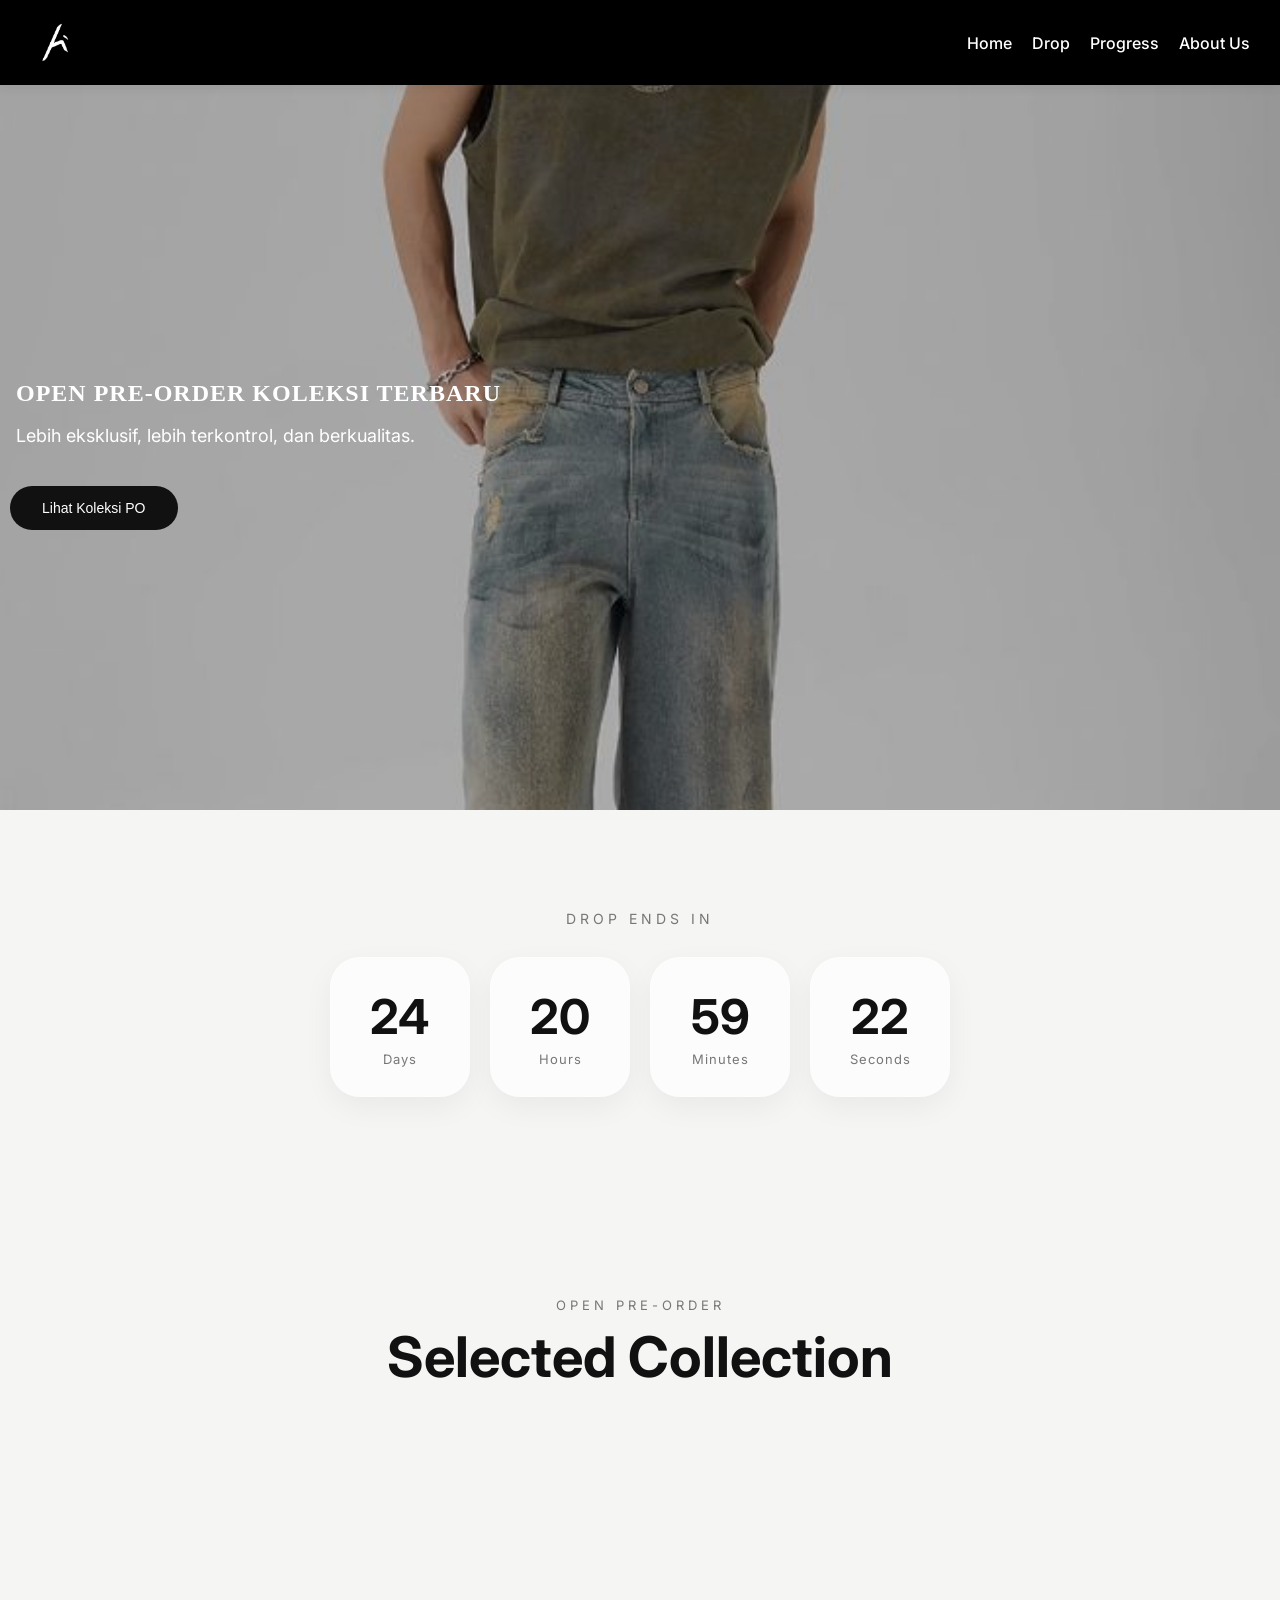
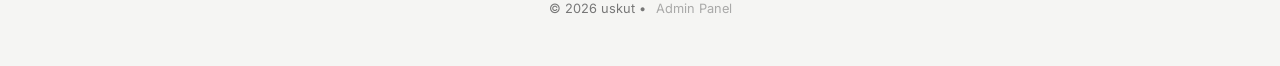
==== index.html @ ba2a2cca "Replace all occurrences of uskutlab/USKUTLAB with uskut/USKUT across all files" ====
<!DOCTYPE html>
<html lang="id">

<head>
  <meta charset="UTF-8">
  <meta name="viewport" content="width=device-width, initial-scale=1.0">

  <title>uskut</title>

  <!-- CSS -->
  <link rel="stylesheet" href="style.css?v=2">

  <!-- GOOGLE FONT -->
  <link rel="preconnect" href="https://fonts.googleapis.com">
  <link
    href="https://fonts.googleapis.com/css2?family=Inter:wght@300;400;500;600;700&family=Cormorant+Garamond:wght@600&display=swap"
    rel="stylesheet"
  >

  <!-- FEATHER ICON -->
  <script src="https://unpkg.com/feather-icons"></script>

  <!-- REMIX ICON -->
  <link
    href="https://cdn.jsdelivr.net/npm/remixicon@3.5.0/fonts/remixicon.css"
    rel="stylesheet"
  >

  <!-- BOXICONS -->
  <link
    href="https://unpkg.com/boxicons@2.1.4/css/boxicons.min.css"
    rel="stylesheet"
  >

</head>


<body>


<!-- =====================================================
     NAVBAR
===================================================== -->

<nav class="navbar">

  <!-- LOGO -->
  <div class="logo">
    <img src="logo.PNG" alt="uskut Logo">
  </div>


  <!-- MENU -->
  <div class="nav-menu">

    <a href="index.html">Home</a>

    <a href="drop.html">Drop</a>

    <a href="progress.html">Progress</a>

    <a href="about.html">About Us</a>

  </div>


  <!-- HAMBURGER -->
  <div class="hamburger-menu">

    <a href="#" id="hamburger-menu">
      <i class="bx bx-menu"></i>
    </a>

  </div>

</nav>



<!-- =====================================================
     HERO
===================================================== -->

<section class="hero container">

  <div class="hero-text">

    <h1>
      OPEN PRE-ORDER KOLEKSI TERBARU
    </h1>

    <p>
      Lebih eksklusif, lebih terkontrol, dan berkualitas.
    </p>

    <a href="drop.html">
      <button>
        Lihat Koleksi PO
      </button>
    </a>

  </div>

</section>



<!-- =====================================================
     COUNTDOWN
===================================================== -->

<section class="countdown-section">

  <p class="countdown-label">
    DROP ENDS IN
  </p>


  <div class="countdown-container">


    <!-- DAYS -->
    <div class="time-box">

      <h2 id="days">
        00
      </h2>

      <span>
        Days
      </span>

    </div>


    <!-- HOURS -->
    <div class="time-box">

      <h2 id="hours">
        00
      </h2>

      <span>
        Hours
      </span>

    </div>


    <!-- MINUTES -->
    <div class="time-box">

      <h2 id="minutes">
        00
      </h2>

      <span>
        Minutes
      </span>

    </div>


    <!-- SECONDS -->
    <div class="time-box">

      <h2 id="seconds">
        00
      </h2>

      <span>
        Seconds
      </span>

    </div>


  </div>

</section>



<!-- =====================================================
     PRODUCTS
===================================================== -->

<section class="products container">


  <!-- SECTION TITLE -->
  <div class="section-title">

    <p>
      OPEN PRE-ORDER
    </p>

    <h2>
      Selected Collection
    </h2>

  </div>


  <!-- PRODUCT GRID -->

  <!--
    Produk akan dimasukkan secara otomatis
    oleh products.js dari Firestore.
  -->

  <div class="product-grid">

    <!-- FIRESTORE PRODUCTS -->

  </div>


</section>



<!-- =====================================================
     PRODUCT MODAL
===================================================== -->

<div
  class="product-modal"
  id="productModal"
>


  <div class="modal-content">


    <!-- CLOSE BUTTON -->

    <span class="close-modal">
      &times;
    </span>



    <!-- =================================================
         LEFT : PRODUCT IMAGE
    ================================================== -->

    <div class="modal-gallery">


      <div class="modal-slider">


        <!-- IMAGE TRACK -->

        <div
          class="modal-slider-images"
          id="modalSliderImages"
        >

          <img
            id="modalImage1"
            src=""
            alt="Product Image"
          >

          <img
            id="modalImage2"
            src=""
            alt="Product Image"
          >

          <img
            id="modalImage3"
            src=""
            alt="Product Image"
          >

        </div>



        <!-- PREVIOUS -->

        <button
          class="modal-slider-btn modal-prev"
          type="button"
        >

          <i class="bx bx-chevron-left"></i>

        </button>



        <!-- NEXT -->

        <button
          class="modal-slider-btn modal-next"
          type="button"
        >

          <i class="bx bx-chevron-right"></i>

        </button>


      </div>

    </div>



    <!-- =================================================
         RIGHT : PRODUCT INFORMATION
    ================================================== -->

    <div class="modal-info">


      <!-- STATUS -->

      <p
        class="badge"
        id="modalStatus"
      >
        OPEN PRE-ORDER
      </p>



      <!-- PRODUCT NAME -->

      <h2 id="modalTitle">
      </h2>



      <!-- PRICE -->

      <p
        class="modal-price"
        id="modalPrice"
      >
      </p>



      <!-- DESCRIPTION -->

      <p
        class="modal-desc"
        id="modalDesc"
      >
      </p>



      <!-- PRODUCT INFORMATION -->

      <div class="modal-detail-box">

        <p>
          📦 Estimasi pengiriman 14–21 hari
        </p>

        <p>
          🎯 Produksi terbatas
        </p>

      </div>



      <!-- =================================================
           SIZE
      ================================================== -->

      <div class="size-section">

        <h4>
          Select Size
        </h4>


        <div class="size-buttons">

          <button
            class="size-btn"
            type="button"
          >
            S
          </button>

          <button
            class="size-btn"
            type="button"
          >
            M
          </button>

          <button
            class="size-btn"
            type="button"
          >
            L
          </button>

          <button
            class="size-btn"
            type="button"
          >
            XL
          </button>

        </div>

      </div>



      <!-- =================================================
           PRE-ORDER BUTTON
      ================================================== -->

      <button
        class="preorder-btn"
        id="preorderBtn"
        type="button"
      >

        Pre-Order Sekarang

      </button>


    </div>


  </div>


</div>



<!-- =====================================================
     FOOTER
===================================================== -->

<footer>

  <p>
    © 2026 uskut • <a href="/admin/login.html">Admin Panel</a>
  </p>

</footer>



<!-- =====================================================
     JAVASCRIPT
===================================================== -->

<!-- Main Script -->
<script src="script.js?v=3"></script>


<!-- Firebase + Products -->
<script
  type="module"
  src="js/products.js?v=2"
></script>


<!-- FEATHER ICON INITIALIZATION -->

<script>
  feather.replace();
</script>


</body>

</html>
---- style.css ----
/* IMPORT FONT */
@import url('https://fonts.googleapis.com/css2?family=Inter:wght@400;500;600;700&family=Cormorant+Garamond:wght@600&display=swap');

/* RESET */
*{
  margin:0;
  padding:0;
  box-sizing:border-box;
}

html{
  scroll-behavior:smooth;
}

body{
  font-family:'Inter', sans-serif;
  background:#f5f5f3;
  color:#111;
}

/* CONTAINER */


:root {
  --primary: #000;
  --secondary: #666;
  --bg: #f8f8f8;
  --accent: #1a1a1a;
}

.navbar {
  display: flex;
  justify-content: space-between;
  align-items: center;
  gap: 20px;
  padding: 20px 30px;
  background: rgb(0, 0, 0);
  backdrop-filter: blur(12px);
  box-shadow: 0 2px 10px rgba(49, 49, 49, 0.1);
  position: fixed;
  top: 0;
  left: 0;
  width: 100%;
  z-index: 9999;
}

.logo img {
  width: auto;
  height: 45px;
  margin-left: 10px;
  /* object-fit: contain; */
  cursor: pointer;
  /* flex-shrink: 0; */
  display: flex;
  align-items: center;
}

.nav-menu {
  display: flex;
  align-items: center;
  gap: 20px;
}

.nav-menu a {
  text-decoration: none;
  color: #ffffff;
  font-weight: 500;
  transition: color 0.3s ease;
}

.nav-menu a:hover {
  color: #b2b1b1;
}

/* HAMBURGER */
.hamburger-menu {
  display: none;
  align-items: center;
}

.hamburger-menu a{
 color: #fff;
 margin: 0;
 padding: 0;
 line-height: 1;
 font-size: 32px;
 display: flex;
 align-items: center;
 justify-content: center;
 text-decoration: none;
 cursor: pointer;
 transition: color 0.3s ease;
}

.hamburger-menu a:hover {
  color: #222;
}

@media(max-width:768px){

  /* tampilkan hamburger */
  .hamburger-menu{
    display:block;
  }

  .navbar{
    display:flex;
    justify-content:space-between;
    align-items:center;
    flex-direction: row;
  }

  /* sembunyikan menu desktop */
  .nav-menu{
    display:none;
    position:absolute;
    top:80px;
    right:20px;
    width:220px;
    padding:25px;
    background:rgb(36, 35, 35);
    border-radius:20px;
    flex-direction:column;
    align-items: flex-start;
    box-shadow:0 10px 30px rgba(0,0,0,0.1);
  }

  /* saat active */
  .nav-menu.active{
    display:flex;
  }

}

.hero{
  min-height:90vh;
  display:flex;
  align-items:center;
  padding:120px 0;
  background-image:url(herosample1.jpg);
  background-size:cover;
  background-position:center;
  padding-bottom: 20px;
  position:relative;
}

/* OVERLAY */
.hero::before{
  content:"";
  position:absolute;
  inset:0;
  background:rgba(0,0,0,0.25);
}

.hero-text{
  position:relative;
  z-index:2;

  max-width:600px;
  color:white;
}

.hero-text h1{
  font-family:'Cormorant Garamond', serif;
  font-size:5rem;
  line-height:1;
  margin-bottom:20px;
}

.hero-text p{
  font-size:18px;
  margin-bottom:30px;
  color:rgba(255,255,255,0.8);
}

/* .hero {
  height: 40vh;
  display: flex;
  align-items: center;
  padding: 100px 20px;
  background-image: url(sample.jpg);
  background-size: cover;
  text-align: left;
} */

.hero-text h1 {
  font-family: 'Playfair Display', serif;
  font-size: 1.5rem;
  padding-left: 1rem;
  letter-spacing: 1px;
}

.hero-text p {
  margin-top: 10px;
  padding-left: 1rem;
  color: #fff;
}

.hero-text button {
  display: inline-block;
  margin-left: 10px;
  margin-top: 10px;
  padding: 14px 32px;
  border: none;
  background: #111;
  color: white;
  text-decoration: none;
  border-radius: 999px;
  font-size: 14px;
  font-weight: 500;
  cursor: pointer;
  transition: 0.3s;
}

.hero button:hover {
  transform:translateY(-3px);
  opacity:0.9;
}

/* COUNTDOWN SECTION */
.countdown-section{
  padding:100px 20px;
  text-align:center;
}

/* LABEL */
.countdown-label{
  font-size:14px;
  letter-spacing:4px;
  color:#777;
  margin-bottom:30px;
}

/* CONTAINER */
.countdown-container{
  display:flex;
  justify-content:center;
  gap:20px;
  flex-wrap:wrap;
}

/* BOX */
.time-box{
  width:140px;
  height:140px;
  background:rgba(255,255,255,0.7);
  backdrop-filter:blur(10px);
  border:1px solid rgba(255,255,255,0.2);
  border-radius:30px;
  display:flex;
  flex-direction:column;
  justify-content:center;
  align-items:center;
  box-shadow:0 10px 30px rgba(0,0,0,0.05);
  transition:0.3s ease;
}

/* HOVER */
.time-box:hover{
  transform:translateY(-5px);
}

/* ANGKA */
.time-box h2{
  font-size:3rem;
  font-weight:700;
  color:#111;
}

/* TEXT */
.time-box span{
  margin-top:5px;
  font-size:13px;
  color:#777;
  letter-spacing:1px;
}

@media(max-width:768px){

  .time-box{
    width:100px;
    height:100px;
  }

  .time-box h2{
    font-size:2rem;
  }

}

/* HIGHLIGHT SECTION */
.highlight{
  padding:120px 0;
}

/* TITLE */
.highlight-title{
  text-align:center;
  margin-bottom:60px;
}

.highlight-title p{
  font-size:13px;
  letter-spacing:4px;
  color:#777;
  margin-bottom:10px;
}

.highlight-title h2{
  font-size:2.8rem;
  max-width:700px;
  margin:auto;
  line-height:1.2;
  font-weight:700;
}

/* GRID */
.highlight-grid{
  display:grid;
  grid-template-columns:repeat(auto-fit,minmax(280px,1fr));
  gap:30px;
}

/* CARD */
.highlight-card{
  background:rgba(255,255,255,0.7);
  backdrop-filter:blur(10px);
  border:1px solid rgba(255,255,255,0.2);
  border-radius:30px;
  padding:40px 35px;
  transition:0.4s ease;
  box-shadow:0 10px 30px rgba(0,0,0,0.05);
}

/* HOVER */
.highlight-card:hover{
  transform:translateY(-8px);
  box-shadow:0 20px 40px rgba(0,0,0,0.08);
}

/* ICON */
.highlight-card .icon{
  font-size:40px;
  margin-bottom:20px;
}

/* TITLE */
.highlight-card h3{
  font-size:1.4rem;
  margin-bottom:15px;
}

/* TEXT */
.highlight-card p{
  color:#666;
  line-height:1.7;
  font-size:15px;
}

@media(max-width:768px){

  .highlight{
    padding:80px 0;
  }

  .highlight-title h2{
    font-size:2rem;
  }

}

.products{
  padding: 100px 0;
}

/* TITLE */
.section-title{
  text-align:center;
  margin-bottom:60px;
}

.section-title p{
  font-size:13px;
  letter-spacing:4px;
  color:#777;
  margin-bottom:10px;
}

.section-title h2{
  font-size:clamp(2rem,5vw,3.5rem);
  font-weight:700;
}

/* GRID (KATALOG PRODUCT) */
.product-grid{
  display: flex;
  flex-wrap: wrap;
  justify-content: center;
  gap: 30px;
  margin: 0 auto;
  width: 100%;
}

.products.container{
  max-width:1400px;
  margin:auto;
  padding-inline:20px;
}

/* CARD */
.product-card{
  width: 100%;
  max-width: 320px;
  flex: 0 1 320px;
  padding-bottom: 10px;
  display: flex;
  flex-direction: column;
  background:white;
  border-radius:24px;
  overflow:hidden;
  transition:all 0.35s ease;
  box-shadow:0 8px 25px rgba(0,0,0,0.06);
  border: 1px solid #eeeeee;
  cursor: pointer;
  margin: 0 auto;
}

/* HOVER */
.product-card:hover{
  transform:translateY(-8px);
  box-shadow:0 18px 36px rgba(0,0,0,0.12);
  border-color: #ddd;
}

/* SLIDER */
.product-slider{
  position:relative;
  width: 100%;
  aspect-ratio: 1/1;
  overflow:hidden;
  background: #f8f8f8;
}

/* IMAGE TRACK */
.slider-images{
  display:flex;
  width: 100%;
  height: 100%;
  transition:transform 0.5s ease;
}

/* IMAGE */
.slider-images img{
  height: 100%;
  width: 100%;
  object-fit:cover;
  flex-shrink:0;
  display:block;
}

/* BUTTON */
.slider-btn{
  position:absolute;
  top:50%;
  transform:translateY(-50%);
  width:42px;
  height:42px;
  border:none;
  border-radius:50%;
  background:rgba(255,255,255,0.7);
  backdrop-filter:blur(10px);
  cursor:pointer;
  display:flex;
  align-items:center;
  justify-content:center;
  font-size:22px;
  transition:0.3s;
}

.slider-btn:hover{
  background:white;
}

.prev{
  left:15px;
}

.next{
  right:15px;
}

/* INFO */
.product-info{
  padding:25px;
}

/* BADGE */
.badge{
  display:inline-block;
  padding:8px 14px;
  background:#111;
  color:white;
  border-radius:999px;
  font-size:11px;
  letter-spacing:1px;
  margin-bottom:20px;
}

/* ROW */
.product-row{
  display:flex;
  justify-content:space-between;
  align-items:center;
  gap:15px;
  margin-bottom:20px;
}

.product-row h3{
  font-size:1.2rem;
}

.price{
  color:#666;
  white-space:nowrap;
}

/* BUTTON */
.view-btn{
  width:100%;
  padding:14px;
  border:none;
  background:#111;
  color:white;
  border-radius:16px;
  cursor:pointer;
  transition:0.3s;
}

.view-btn:hover{
  opacity:0.85;
}

/* =========================
   MOBILE
========================= */

@media(max-width:768px){

  .products{
    padding:50px 16px;
  }

  .product-grid{
    display: grid;
    grid-template-columns:repeat(2, 1fr);
    gap:16px;
  }

  .product-card{
    max-width:100%;
    flex: none;
    border-radius:18px;
  }

  .product-info{
    padding:14px;
  }

  .product-row{
    flex-direction: column;
    align-items: flex-start;
    gap: 4px;
    margin-bottom: 12px;
  }

  .product-row h3{
    font-size:0.95rem;
  }

  .price {
    font-size:0.9rem;
    font-weight:700;
  }

  .badge {
    padding:4px 8px;
    font-size:9px;
    margin-bottom:10px;
  }

  .view-btn {
    padding:10px 12px;
    font-size:12px;
    border-radius:10px;
  }

  .slider-btn{
    width:32px;
    height:32px;
    font-size:18px;
  }

}

/* =========================
   TABLET
========================= */

@media(min-width:769px) and (max-width:1024px){

  .product-grid{
    grid-template-columns:repeat(auto-fit, minmax(260px, 300px));
    gap:24px;
  }

}

.product-modal{
  position:fixed;
  inset:0;
  background:rgba(0,0,0,0.65);
  display:none;
  justify-content:center;
  align-items:center;
  padding:20px;
  z-index:9999;
}

.product-modal.show{
  display:flex;
}

/* CONTENT */
.modal-content{
  width:100%;
  max-width:1150px;
  background:white;
  border-radius:28px;
  overflow:hidden;
  display:grid;
  grid-template-columns:1fr 1fr;
  max-height: 90vh;
  position:relative;
  animation: modalFade 0.3s ease;
}

/* ANIMATION */
@keyframes modalFade{
  from{
    opacity: 0;
    transform: translateY(20px);
  }

  to{
    opacity: 1;
    transform: translateY(0);
  }
}

@keyframes popup{
  from{
    opacity:0;
    transform:scale(0.95);
  }

  to{
    opacity:1;
    transform:scale(1);
  }
}

/* CLOSE */
.close-modal{
  position: absolute;
  top: 18px;
  right: 24px;
  font-size: 34px;
  color: #111;
  cursor: pointer;
  z-index: 20;
}

.modal-gallery{
  background: #f4f4f4;

  overflow: hidden;
}

.modal-slider{
  position:relative;
  width: 100%;
  height: 100%;
  overflow:hidden;
}

.modal-slider-images{
  display:flex;
  width:100%;
  transition:0.4s ease;
}

.modal-slider-images img{
  width:100%;
  flex-shrink:0;
  aspect-ratio: 4/5;
  object-fit:cover;
  display:block;
}

/* BUTTON */
.modal-slider-btn{
  position:absolute;
  top:50%;
  transform:translateY(-50%);
  width:45px;
  height:45px;
  border:none;
  border-radius:50%;
  background:rgba(255,255,255,0.8);
  backdrop-filter:blur(10px);
  cursor:pointer;
  display:flex;
  align-items:center;
  justify-content:center;
  font-size:22px;
  transition: 0.3s ease;
}

.modal-slider-btn:hover {
  background: #111;
  color: white;
}

.modal-prev{
  left:15px;
}

.modal-next{
  right:15px;
}

/* INFO */
.modal-info{
  padding:50px;
  overflow-y: auto;
  display:flex;
  flex-direction:column;
  justify-content:center;
}

.modal-info .badge{
  display: inline-block;
  padding: 8px 14px;
  background: #111;
  color: white;
  border-radius: 999px;
  font-size: 12px;
  letter-spacing: 1px;
  margin-bottom: 20px;
}


.modal-info h2{
  font-size:2.5rem;
  margin-bottom: 10px;
  line-height: 1.1;
}

.modal-price{
  font-size:1.2rem;
  color:#666;
  margin-bottom:22px;
}

.modal-desc{
  line-height:1.8;
  color:#555;
  margin-bottom:30px;
}

.modal-detail-box{
  background:#f8f8f8;
  padding:22px;
  border-radius:18px;
  display:flex;
  flex-direction:column;
  gap:12px;
  margin-bottom:35px;
}

/* SIZE */
.size-section h4{
  margin-bottom:15px;
}

.size-buttons{
  display:flex;
  gap:12px;
  flex-wrap:wrap;
  margin-bottom:35px;
}

.size-btn{
  width:55px;
  height:55px;
  border:1px solid #ddd;
  background:white;
  border-radius:14px;
  cursor:pointer;
  font-weight:600;
  transition:0.3s ease;
}

.size-btn:hover{
  background:#111;
  color:white;
}

.size-btn.active{
  background:#111;
  color:white;
  border-color:#111;
}

/* BUTTON */
.preorder-btn{
  width:100%;
  padding:18px;
  border:none;
  background:#111;
  color:white;
  border-radius:18px;
  font-size:15px;
  font-weight:600;
  cursor:pointer;
  transition:0.3s ease;
}

.preorder-btn:hover{
  opacity:0.85;
}

/* =========================
   TABLET
========================= */

@media(max-width: 992px){

  .modal-content{
    max-width: 900px;
  }

  .modal-info{
    padding: 35px;
  }

  .modal-info h2{
    font-size: 2rem;
  }

}

/* MOBILE */
@media(max-width:768px){

  .product-modal{
    padding: 10px;
  }

  .modal-content{
    grid-template-columns:1fr;
    max-height:90vh;
    overflow-y:auto;
    border-radius: 24px;
  }

  .modal-gallery{
    width: 100%;
  }

  .modal-slider-images img{
    aspect-ratio: 1/1.2;
  }

  .modal-info{
    padding:25px;
  }

  .modal-info h2{
    font-size:1.8rem;
  }

  .modal-price{
    font-size: 1rem;
  }

  .modal-desc{
    font-size: 14px;
  }

  .modal-detail-box{
    padding: 18px;
  }

  .size-btn{
    width:50px;
    height:50px;
  }

   .preorder-btn{
    padding: 16px;
  }

}

/* =========================
   SMALL MOBILE
========================= */

@media(max-width: 480px){

  .modal-info{
    padding: 20px;
  }

  .modal-info h2{
    font-size: 1.5rem;
  }

  .close-modal{
    top: 12px;
    right: 18px;
  }

  .modal-slider-btn{
    width: 40px;
    height: 40px;
  }

}

footer {
  text-align: center;
  padding: 50px;
  font-size: 0.8rem;
  color: #777;
}

footer a {
  color: inherit;
  text-decoration: none;
  opacity: 0.6;
  transition: opacity 0.2s;
  margin-left: 6px;
}

footer a:hover {
  opacity: 1;
  text-decoration: underline;
}

.container-drop h1 {
  padding-left: 20px;
  padding-top: 50px;
}

.container-drop p{
  padding-left: 20px;
}

.container-how h1 {
  padding-left: 20px;
  padding-top: 50px;
}

.container-how p {
  padding-left: 20px;
}

.container-order button {
  display: inline-block;
  margin-left: 10px;
  margin-top: 10px;
  padding: 14px 32px;
  border: none;
  background: #111;
  color: white;
  text-decoration: none;
  border-radius: 999px;
  font-size: 14px;
  font-weight: 500;
  cursor: pointer;
  transition: 0.3s;
}

/* SECTION */
.timeline-section{
  padding:120px 20px;
  max-width:1100px;
  margin:auto;
}

/* HEADER */
.timeline-header{
  text-align:center;
  margin-bottom:80px;
}

.timeline-header h1{
  font-size:clamp(2.5rem,5vw,4rem);
  margin-bottom:15px;
}

.timeline-header p{
  color:#777;
  font-size:18px;
}

/* TIMELINE */
.timeline{
  position:relative;
  display:flex;
  flex-direction:column;
  gap:40px;
}

/* LINE */
.timeline::before{
  content:"";
  position:absolute;
  left:29px;
  top:0;
  width:2px;
  height:100%;
  background:#ddd;
}

/* ITEM */
.timeline-item{
  display:flex;
  align-items:flex-start;
  gap:30px;
  position:relative;
}

/* NUMBER */
.timeline-number{
  min-width:60px;
  height:60px;
  border-radius:50%;
  background:#111;
  color:white;
  display:flex;
  align-items:center;
  justify-content:center;
  font-size:20px;
  font-weight:700;
  z-index:2;
  box-shadow:0 10px 25px rgba(0,0,0,0.1);
}

/* CONTENT */
.timeline-content{
  background:white;
  padding:30px;
  border-radius:24px;
  flex:1;
  box-shadow:0 10px 30px rgba(0,0,0,0.05);
  transition:0.3s ease;
}

.timeline-content:hover{
  transform:translateY(-5px);
}

/* TITLE */
.timeline-content h3{
  font-size:1.5rem;
  margin-bottom:10px;
}

/* TEXT */
.timeline-content p{
  color:#666;
  line-height:1.7;
}

/* MOBILE */
@media(max-width:768px){

  .timeline-section{
    padding:90px 20px;
  }

  .timeline-header{
    text-align:left;
  }

  .timeline-header p{
    font-size:16px;
  }

  .timeline-item{
    gap:20px;
  }

  .timeline-content{
    padding:22px;
  }

  .timeline-content h3{
    font-size:1.2rem;
  }

}

/* PRODUCT DETAIL */
.product-detail {
  display: grid;
  grid-template-columns: 1fr 1fr;
  gap: 50px;
  padding: 60px 0;
}

.product-image img {
  width: 100%;
}

.product-info h1 {
  margin: 10px 0;
}

.price {
  font-size: 1.2rem;
  margin-bottom: 20px;
}

.desc {
  color: #666;
  margin-bottom: 20px;
}

.sizes button {
  margin-right: 10px;
  padding: 8px 15px;
  border: 1px solid black;
  background: white;
  cursor: pointer;
}

.po-info {
  margin: 20px 0;
  color: #555;
}

.order-btn {
  width: 100%;
}

/* RESPONSIVE */
@media (max-width: 768px) {
  .product-detail {
    grid-template-columns: 1fr;
  }
}

/* =========================
   PROGRESS SECTION
========================= */

.progress-section{
  padding:120px 20px;
  background:#f4f4f4;
  color:rgb(0, 0, 0);
}

/* HEADER */
.progress-header{
  text-align:center;
  margin-bottom:70px;
}

.progress-label{
  font-size:12px;
  letter-spacing:4px;
  color:#888;
  margin-bottom:15px;
}

.progress-header h1{
  font-size:clamp(2.5rem,6vw,4.5rem);
  margin-bottom:15px;
  font-weight:700;
}

.progress-subtitle{
  color:#999;
  font-size:16px;
}

/* CARD */
.progress-card{
  max-width:1200px;
  margin:auto;
  background:rgba(255,255,255,0.04);
  border:1px solid rgba(255,255,255,0.08);
  border-radius:32px;
  padding:50px;
  backdrop-filter:blur(12px);
  box-shadow:0 20px 50px rgba(0,0,0,0.35);
}

/* TOP */
.progress-top{
  display:flex;
  justify-content:space-between;
  align-items:center;
  margin-bottom:60px;
  gap:20px;
}

.batch-label{
  font-size:12px;
  letter-spacing:3px;
  color:#888;
  margin-bottom:10px;
}

.progress-top h2{
  font-size:2rem;
}

.status-badge{
  padding:12px 20px;
  background:#000000;
  border:1px solid rgba(242, 240, 240, 0.1);
  border-radius:999px;
  color: #fff;
  font-size:12px;
  letter-spacing:2px;
}

/* PROGRESS LINE */
.progress-line{
  position:relative;
  display:flex;
  justify-content:space-between;
  align-items:flex-start;
  gap:20px;
  margin-bottom:50px;
}

/* LINE */
.line{
  position:absolute;
  top:24px;
  left:0;
  width:100%;
  height:2px;
  background:#2a2a2a;
  z-index:1;
}

.line-active{
  position:absolute;
  top:24px;
  left:0;
  width:55%;
  height:2px;
  background:white;
  z-index:2;
}

/* STEP */
.step{
  position:relative;
  z-index:3;
  text-align:center;
  flex:1;
}

.circle{
  width:50px;
  height:50px;
  margin:auto;
  border-radius:50%;
  background:#1a1a1a;
  border:1px solid #333;
  display:flex;
  align-items:center;
  justify-content:center;
  margin-bottom:15px;
  font-size:18px;
  transition:0.3s ease;
}

/* DONE */
.step.done .circle{
  background:rgb(0, 0, 0);
  color:rgb(255, 255, 255);
  border:none;
}

/* ACTIVE */
.step.active .circle{
  background:#080808;
  color:black;
  transform:scale(1.1);
  box-shadow:0 0 25px rgba(255,255,255,0.3);
}

.step p{
  font-size:14px;
  color:#aaa;
}

/* FOOTER */
.progress-footer{
  border-top:1px solid rgba(255,255,255,0.08);
  padding-top:30px;
  color:#999;
}

/* MOBILE */
@media(max-width:768px){

  .progress-card{
    padding:30px 20px;
  }

  .progress-top{
    flex-direction:column;
    align-items:flex-start;
    margin-bottom:50px;
  }

  .progress-line{
    flex-direction:column;
    gap:35px;
  }

  .line,
  .line-active{
    display:none;
  }

  .step{
    display:flex;
    align-items:center;
    gap:20px;
    text-align:left;
  }

  .circle{
    margin:0;
    width:45px;
    height:45px;
    flex-shrink:0;
  }

}

/* PROGRESS CARD */
.progress-card {
  border: 1px solid #eee;
  padding: 30px;
  margin-bottom: 40px;
}

.progress-card h2 {
  margin-bottom: 20px;
}

/* LIST */
.progress-list {
  display: flex;
  flex-direction: column;
  gap: 15px;
}

/* ITEM */
.progress-item {
  display: flex;
  align-items: center;
  gap: 15px;
  color: #aaa;
}

.progress-item span {
  font-size: 18px;
}

/* STATUS */
.progress h1 {
  padding-left: 20px;
}

.progress p {
  padding: 20px;
}

.progress-item.done {
  color: black;
}

.progress-item.active {
  color: black;
  font-weight: 600;
}

/* FAQ */
.faq h1 {
  padding: 20px;
  padding-top: 50px;
}

.faq-item {
  border-bottom: 1px solid #eee;
  padding: 15px 0;
  padding-left: 20px;
  padding-right: 10px;
}

.faq-question {
  width: 100%;
  text-align: left;
  background: none;
  border: none;
  font-size: 16px;
  cursor: pointer;
  padding: 10px 0;
  position: relative;
}

.faq-question::after {
  content: "+";
  position: absolute;
  right: 0;
}

.faq-answer {
  max-height: 0;
  overflow: hidden;
  transition: 0.3s;
  color: #666;
  font-size: 14px;
}

/* ACTIVE */
.faq-item.active .faq-answer {
  max-height: 200px;
  margin-top: 10px;
}

.faq-item.active .faq-question::after {
  content: "-";
}

/* =========================
   ABOUT PAGE
========================= */

/* HERO */
.about-hero{
  padding:140px 20px 120px;
  background:#0d0d0d;
  color:white;
}

.about-label{
  font-size:12px;
  letter-spacing:4px;
  color:#777;
  margin-bottom:20px;
}

.about-hero h1{
  font-size:clamp(3rem,8vw,6rem);
  line-height:1;
  margin-bottom:30px;
  font-weight:700;
}

.about-desc{
  max-width:700px;
  color:#999;
  line-height:1.8;
  font-size:16px;
}

/* SECTION */
.about-section{
  padding:120px 20px;
  background:#f5f5f3;
}

/* DARK */
.dark-section{
  background:#0d0d0d;
  color:white;
}

/* HEAD */
.section-heading{
  margin-bottom:60px;
}

.section-heading.center{
  text-align:center;
}

.section-heading p{
  font-size:12px;
  letter-spacing:4px;
  color:#777;
  margin-bottom:15px;
}

.section-heading h2{
  font-size:clamp(2rem,5vw,4rem);
}

/* GRID */
.about-grid{
  display:grid;
  grid-template-columns:repeat(auto-fit,minmax(280px,1fr));
  gap:30px;
}

/* CARD */
.about-card{
  background:white;
  padding:40px;
  border-radius:28px;
  transition:0.4s ease;
  box-shadow:0 10px 30px rgba(0,0,0,0.05);
}

.about-card:hover{
  transform:translateY(-8px);
}

/* DARK CARD */
.about-card.dark{
  background:#161616;
  border:1px solid rgba(255,255,255,0.06);
  box-shadow:none;
}

/* ICON */
.about-icon{
  font-size:38px;
  margin-bottom:20px;
}

/* TITLE */
.about-card h3{
  font-size:1.3rem;
  margin-bottom:15px;
}

/* TEXT */
.about-card p{
  color:#666;
  line-height:1.8;
}

.about-card.dark p{
  color:#999;
}

/* STORY */
.about-story{
  padding:120px 20px;
  background:white;
}

.story-grid{
  display:grid;
  grid-template-columns:1fr 1fr;
  gap:80px;
}

.section-mini{
  font-size:12px;
  letter-spacing:4px;
  color:#888;
  margin-bottom:15px;
}

.story-grid h2{
  font-size:clamp(2rem,5vw,4rem);
}

.about-text{
  color:#666;
  line-height:2;
  font-size:16px;
}

/* MOBILE */
@media(max-width:768px){

  .about-hero{
    padding:120px 20px 100px;
  }

  .about-section,
  .about-story{
    padding:80px 20px;
  }

  .story-grid{
    grid-template-columns:1fr;
    gap:40px;
  }

  .about-card{
    padding:30px;
  }

}

/* GRID */
.about-grid {
  display: grid;
  grid-template-columns: repeat(auto-fit, minmax(250px, 1fr));
  gap: 30px;
}

/* ITEM */
.about-item h3 {
  margin-bottom: 10px;
}

.about-item p {
  color: #666;
  font-size: 14px;
}

/* TEXT */
.about-text {
  color: #666;
  max-width: 700px;
  line-height: 1.7;
}

/* =========================
   CONTACT PAGE MODERN
========================= */

.contact-hero{
  padding:120px 20px 80px;
  text-align:center;
  background:
  linear-gradient(to bottom,
  #0f0f0f,
  #161616);
  color:white;
}

.contact-label{
  padding-top: 20px;
  font-size:13px;
  letter-spacing:4px;
  color:#888;
  margin-bottom:20px;
}

.contact-hero h1{
  font-size:clamp(2.5rem,6vw,5rem);
  margin-bottom:20px;
  line-height:1;
}

.contact-subtitle{
  max-width:700px;
  margin:auto;
  color:#aaa;
  line-height:1.8;
  font-size:15px;
}

/* GRID */
.contact-grid{
  display:grid;
  grid-template-columns:repeat(auto-fit,minmax(280px,1fr));
  gap:30px;
  padding:80px 20px;
}

/* CARD */
.contact-card{
  background:white;
  border-radius:32px;
  padding:40px 35px;
  text-align:center;
  transition:0.4s ease;
  box-shadow:0 10px 30px rgba(0,0,0,0.05);
  border:1px solid #eee;
}

.contact-card:hover{
  transform:translateY(-8px);
  box-shadow:0 20px 40px rgba(0,0,0,0.08);
}

/* ICON */
.contact-icon{
  width:80px;
  height:80px;
  margin:auto;
  margin-bottom:25px;
  border-radius:50%;
  background:#111;
  color:white;
  display:flex;
  align-items:center;
  justify-content:center;
  font-size:36px;
}

/* TITLE */
.contact-card h3{
  font-size:1.5rem;
  margin-bottom:15px;
}

/* TEXT */
.contact-card p{
  color:#666;
  line-height:1.7;
  margin-bottom:30px;
  font-size:15px;
}

/* BUTTON */
.contact-btn{
  width:100%;
  padding:16px;
  border:none;
  border-radius:18px;
  background:#111;
  color:white;
  font-weight:600;
  cursor:pointer;
  transition:0.3s ease;
}

.contact-btn:hover{
  transform:translateY(-2px);
  opacity:0.9;
}

/* HOURS */
.hours-wrapper{
  padding-bottom:100px;
}

.hours-card{
  background:#111;
  color:white;
  border-radius:35px;
  padding:50px;
}

.hours-label{
  font-size:12px;
  letter-spacing:4px;
  color:#888;
  margin-bottom:15px;
}

.hours-card h2{
  font-size:2rem;
  margin-bottom:35px;
}

.hours-list{
  display:flex;
  flex-direction:column;
  gap:20px;
}

.hours-item{
  display:flex;
  justify-content:space-between;
  align-items:center;
  padding-bottom:18px;
  border-bottom:1px solid rgba(255,255,255,0.08);
}

.hours-item span{
  color:#aaa;
}

/* MOBILE */
@media(max-width:768px){

  .contact-hero{
    padding:100px 20px 70px;
  }

  .contact-card{
    padding:35px 25px;
  }

  .hours-card{
    padding:35px 25px;
  }

  .hours-item{
    flex-direction:column;
    align-items:flex-start;
    gap:8px;
  }

}

/* HAMBURGER */
.menu-toggle {
  display: none;
  flex-direction: column;
  cursor: pointer;
}

.menu-toggle span {
  width: 25px;
  height: 3px;
  background: black;
  margin: 4px 0;
  transition: 0.3s;
}

/* MOBILE MENU */
@media (max-width: 768px) {

  .menu-toggle {
    display: flex;
  }

  nav {
    position: absolute;
    top: 70px;
    right: 0;
    background: white;
    width: 100%;
    flex-direction: column;
    align-items: flex-start;
    padding: 20px;
    display: none;
  }

  nav a {
    display: block;
    margin: 10px 0;
  }

  nav.active {
    display: flex;
  }

}

/* ANIMASI HAMBURGER */
.menu-toggle.active span:nth-child(1) {
  transform: rotate(45deg) translate(5px, 5px);
}

.menu-toggle.active span:nth-child(2) {
  opacity: 0;
}

.menu-toggle.active span:nth-child(3) {
  transform: rotate(-45deg) translate(5px, -5px);
}

.menu-toggle {
  z-index: 1000;
}

/* =====================================================
   PROGRESS ORDER
===================================================== */

.progress-section {

  max-width: 1000px;

  margin: 0 auto;

  padding: 100px 20px 120px;

}


.progress-header {

  text-align: center;

  max-width: 650px;

  margin: 0 auto 45px;

}


.progress-header p {

  font-size: 11px;

  letter-spacing: 4px;

  color: #777;

  margin-bottom: 12px;

}


.progress-header h1 {

  font-size: 42px;

  margin-bottom: 15px;

}


.progress-header span {

  color: #777;

  font-size: 14px;

  line-height: 1.7;

}


/* =====================================================
   SEARCH
===================================================== */

.progress-search {

  display: flex;

  gap: 10px;

  max-width: 650px;

  margin: 0 auto 50px;

}


.progress-search input {

  flex: 1;

  border: 1px solid #ddd;

  border-radius: 14px;

  padding: 16px 18px;

  font-family: inherit;

  font-size: 14px;

  outline: none;

}


.progress-search input:focus {

  border-color: #111;

}


.progress-search button {

  border: none;

  background: #111;

  color: #fff;

  border-radius: 14px;

  padding: 0 22px;

  font-family: inherit;

  font-weight: 600;

  cursor: pointer;

  display: flex;

  align-items: center;

  gap: 8px;

}


.progress-search button:hover {

  opacity: 0.85;

}


.progress-search button:disabled {

  opacity: 0.6;

  cursor: not-allowed;

}


/* =====================================================
   EMPTY / LOADING / ERROR
===================================================== */

.empty-order,
.loading-order,
.error-order {

  text-align: center;

  padding: 60px 20px;

  color: #777;

}


.empty-order i,
.loading-order i,
.error-order i {

  font-size: 45px;

  margin-bottom: 15px;

  color: #aaa;

}


.empty-order h3,
.loading-order h3,
.error-order h3 {

  color: #111;

  margin-bottom: 8px;

}


.empty-order p,
.loading-order p,
.error-order p {

  font-size: 14px;

}


/* =====================================================
   ORDER CARD
===================================================== */

.order-card {

  background: #fff;

  border: 1px solid #e8e8e8;

  border-radius: 24px;

  padding: 30px;

  margin-bottom: 25px;

}


/* =====================================================
   ORDER HEADER
===================================================== */

.order-card-header {

  display: flex;

  align-items: center;

  justify-content: space-between;

  padding-bottom: 22px;

  border-bottom: 1px solid #eee;

}


.order-label {

  font-size: 10px;

  letter-spacing: 3px;

  color: #999;

  margin-bottom: 5px;

}


.order-card-header strong {

  font-size: 14px;

}


.order-status {

  padding: 8px 13px;

  border-radius: 30px;

  background: #f2f2f2;

  font-size: 11px;

  font-weight: 600;

}


/* =====================================================
   PRODUCT
===================================================== */

.order-product {

  display: flex;

  align-items: center;

  gap: 15px;

  padding: 25px 0;

}


.order-product-icon {

  width: 60px;

  height: 60px;

  border-radius: 16px;

  background: #f5f5f3;

  display: flex;

  align-items: center;

  justify-content: center;

  flex-shrink: 0;

}


.order-product-icon i {

  font-size: 28px;

}


.order-product-info {

  flex: 1;

}


.order-product-info h3 {

  margin-bottom: 5px;

  font-size: 16px;

}


.order-product-info p {

  color: #777;

  font-size: 13px;

}


.order-price {

  font-size: 15px;

}


/* =====================================================
   CUSTOMER
===================================================== */

.order-customer {

  display: grid;

  grid-template-columns:
    repeat(3, 1fr);

  gap: 20px;

  padding: 20px 0;

  border-top: 1px solid #eee;

  border-bottom: 1px solid #eee;

}


.order-customer div {

  display: flex;

  flex-direction: column;

  gap: 6px;

}


.order-customer span {

  color: #999;

  font-size: 11px;

}


.order-customer strong {

  font-size: 13px;

}


/* =====================================================
   TIMELINE
===================================================== */

.order-timeline {

  display: grid;

  grid-template-columns:
    repeat(5, 1fr);

  gap: 10px;

  padding-top: 35px;

}


.timeline-item {

  position: relative;

  text-align: center;

  color: #bbb;

}


.timeline-item::before {

  content: "";

  position: absolute;

  top: 20px;

  left: -50%;

  width: 100%;

  height: 2px;

  background: #eee;

  z-index: 0;

}


.timeline-item:first-child::before {

  display: none;

}


.timeline-icon {

  position: relative;

  z-index: 1;

  width: 40px;

  height: 40px;

  margin: 0 auto 12px;

  border-radius: 50%;

  background: #eee;

  display: flex;

  align-items: center;

  justify-content: center;

}


.timeline-icon i {

  font-size: 18px;

}


.timeline-text {

  display: flex;

  flex-direction: column;

  gap: 5px;

}


.timeline-text strong {

  font-size: 10px;

  line-height: 1.4;

}


.timeline-text span {

  font-size: 9px;

  color: #777;

}


/* COMPLETED */

.timeline-item.completed {

  color: #111;

}


.timeline-item.completed .timeline-icon {

  background: #111;

  color: #fff;

}


.timeline-item.completed::before {

  background: #111;

}


/* ACTIVE */

.timeline-item.active .timeline-icon {

  transform: scale(1.1);

}


/* =====================================================
   MOBILE
===================================================== */

@media (max-width: 700px) {

  .progress-section {

    padding:
      70px 15px 90px;

  }


  .progress-header h1 {

    font-size: 32px;

  }


  .progress-search {

    flex-direction: column;

  }


  .progress-search button {

    justify-content: center;

    padding: 15px;

  }


  .order-card {

    padding: 20px;

    border-radius: 20px;

  }


  .order-product {

    flex-wrap: wrap;

  }


  .order-price {

    width: 100%;

    margin-top: 5px;

  }


  .order-customer {

    grid-template-columns: 1fr;

    gap: 15px;

  }


  .order-timeline {

    display: flex;

    flex-direction: column;

    gap: 20px;

    padding-top: 25px;

  }


  .timeline-item {

    display: flex;

    align-items: center;

    text-align: left;

    gap: 12px;

  }


  .timeline-item::before {

    top: -20px;

    left: 19px;

    width: 2px;

    height: 20px;

  }


  .timeline-item:first-child::before {

    display: none;

  }


  .timeline-icon {

    margin: 0;

    flex-shrink: 0;

  }

}
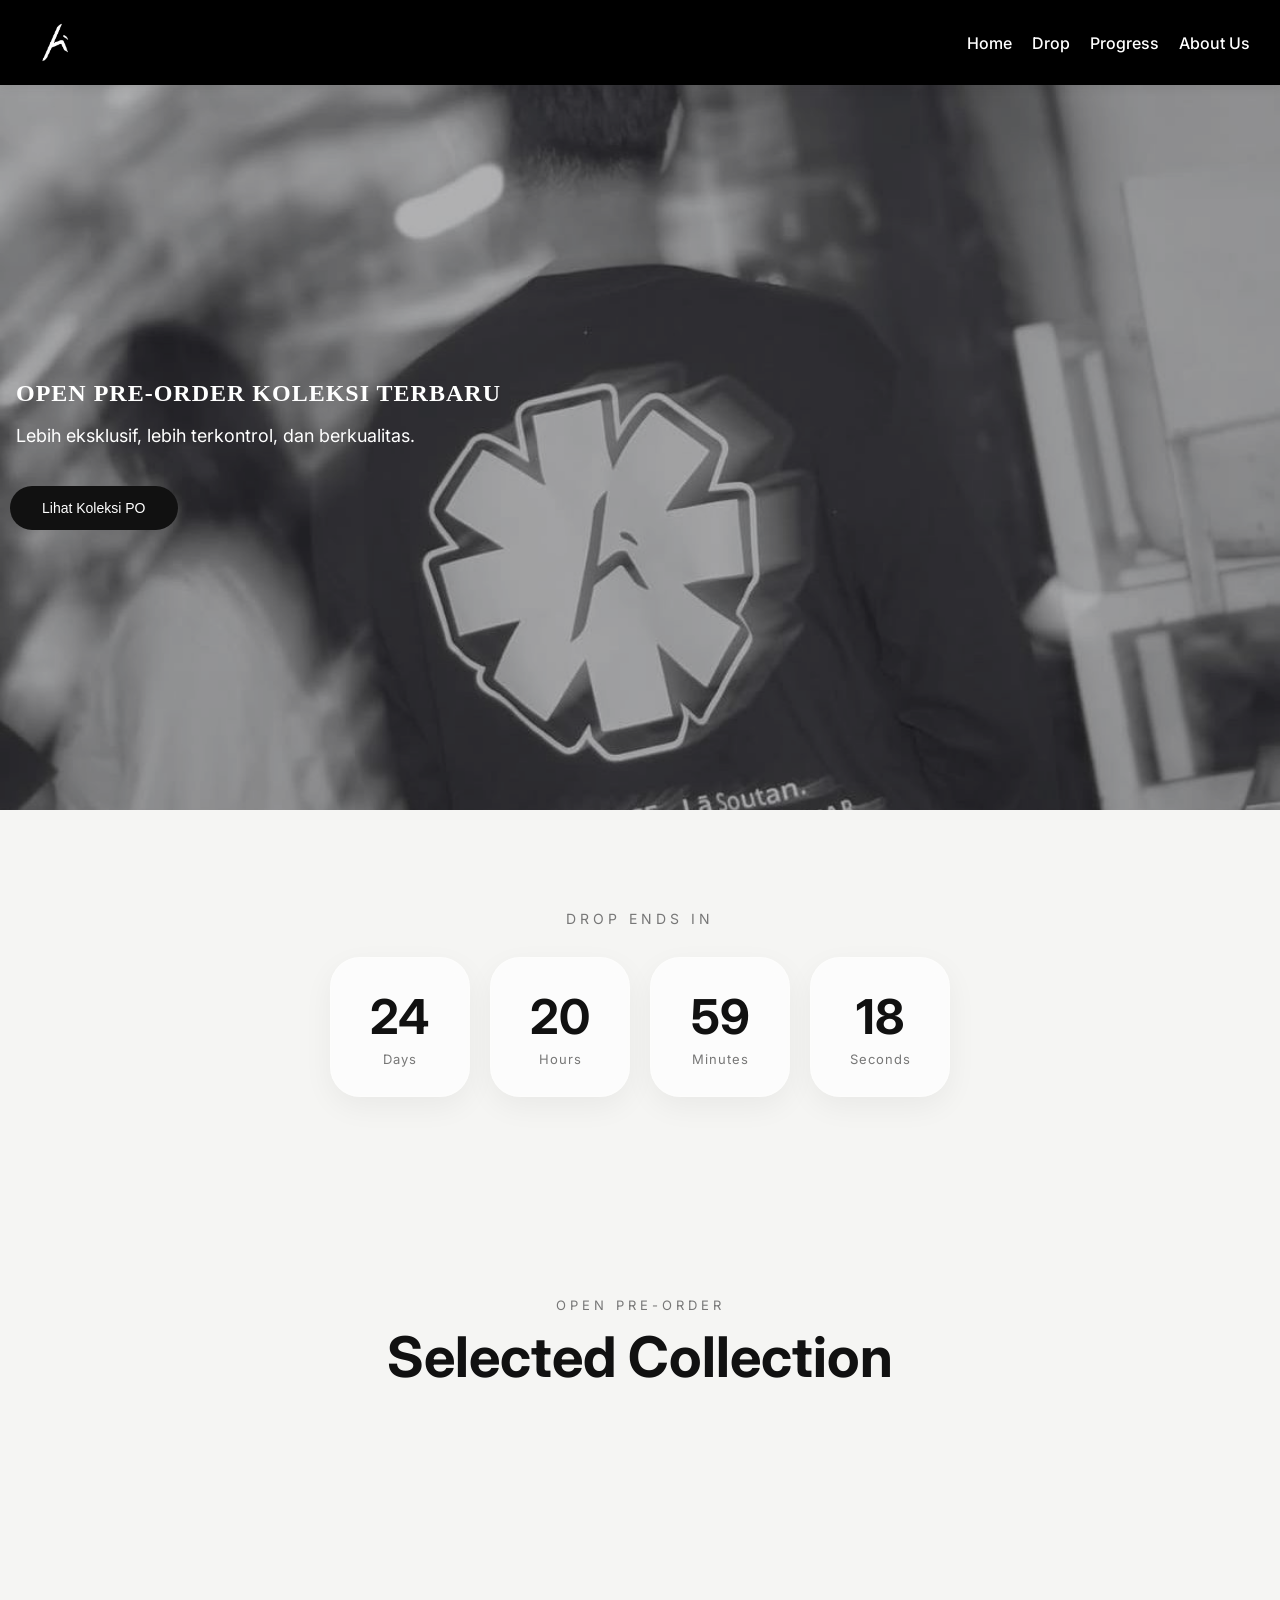
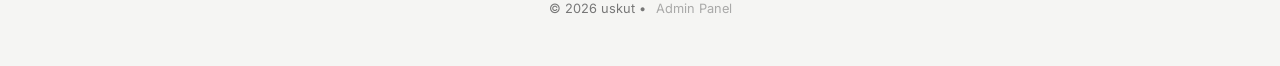
==== commit 4055c7d4: "Add flexible bank selection dropdown, account number, and account holder fields in store settings an" ====
--- a/index.html
+++ b/index.html
@@ -463,7 +463,7 @@
 ===================================================== -->
 
 <!-- Main Script -->
-<script src="script.js?v=3"></script>
+<script src="script.js?v=4"></script>
 
 
 <!-- Firebase + Products -->
--- a/style.css
+++ b/style.css
@@ -137,7 +137,7 @@
   display:flex;
   align-items:center;
   padding:120px 0;
-  background-image:url(herosample1.jpg);
+  background-image:url('back hero 3.jpeg');
   background-size:cover;
   background-position:center;
   padding-bottom: 20px;
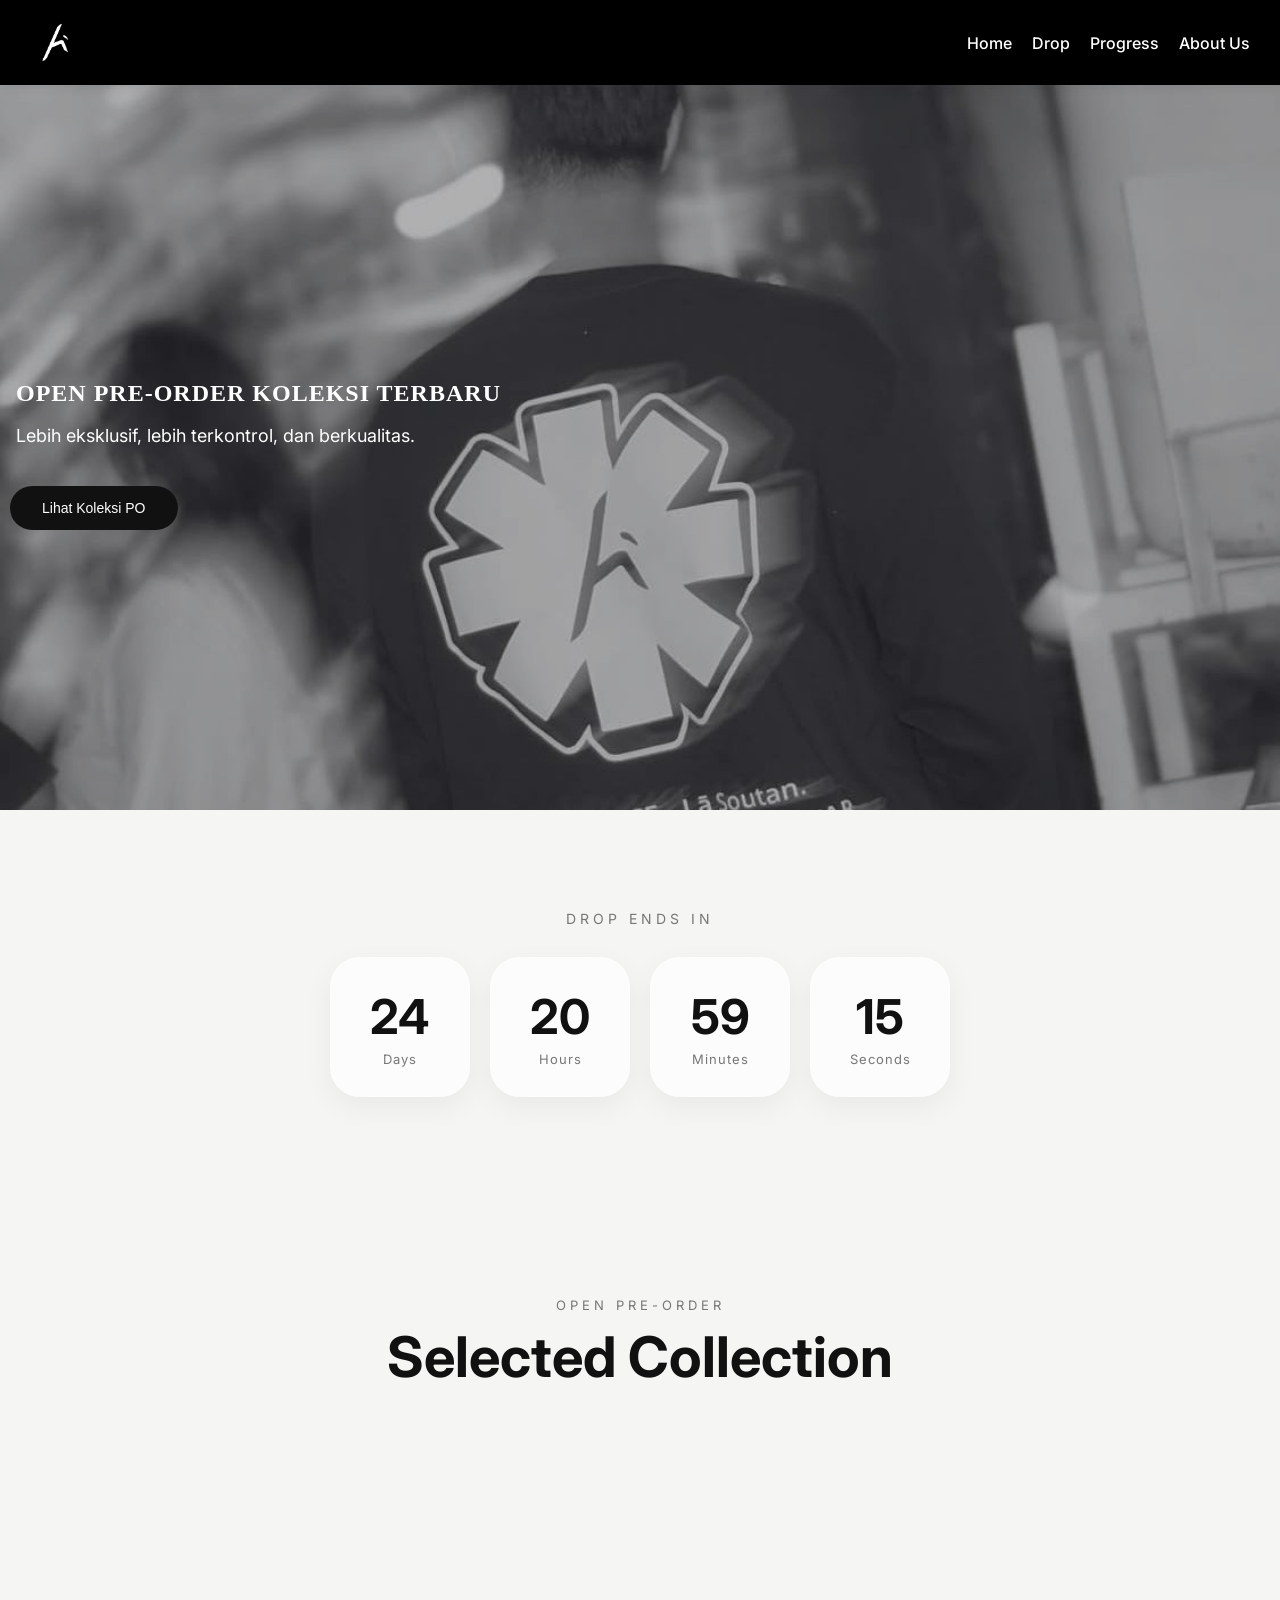
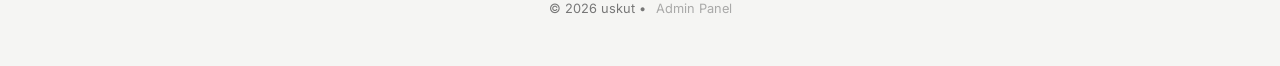
==== commit 06ccd28f: "Fix closed product status in product detail modal and disable ordering when closed" ====
--- a/index.html
+++ b/index.html
@@ -1,485 +1,485 @@
-<!DOCTYPE html>
-<html lang="id">
-
-<head>
-  <meta charset="UTF-8">
-  <meta name="viewport" content="width=device-width, initial-scale=1.0">
-
-  <title>uskut</title>
-
-  <!-- CSS -->
-  <link rel="stylesheet" href="style.css?v=2">
-
-  <!-- GOOGLE FONT -->
-  <link rel="preconnect" href="https://fonts.googleapis.com">
-  <link
-    href="https://fonts.googleapis.com/css2?family=Inter:wght@300;400;500;600;700&family=Cormorant+Garamond:wght@600&display=swap"
-    rel="stylesheet"
-  >
-
-  <!-- FEATHER ICON -->
-  <script src="https://unpkg.com/feather-icons"></script>
-
-  <!-- REMIX ICON -->
-  <link
-    href="https://cdn.jsdelivr.net/npm/remixicon@3.5.0/fonts/remixicon.css"
-    rel="stylesheet"
-  >
-
-  <!-- BOXICONS -->
-  <link
-    href="https://unpkg.com/boxicons@2.1.4/css/boxicons.min.css"
-    rel="stylesheet"
-  >
-
-</head>
-
-
-<body>
-
-
-<!-- =====================================================
-     NAVBAR
-===================================================== -->
-
-<nav class="navbar">
-
-  <!-- LOGO -->
-  <div class="logo">
-    <img src="logo.PNG" alt="uskut Logo">
-  </div>
-
-
-  <!-- MENU -->
-  <div class="nav-menu">
-
-    <a href="index.html">Home</a>
-
-    <a href="drop.html">Drop</a>
-
-    <a href="progress.html">Progress</a>
-
-    <a href="about.html">About Us</a>
-
-  </div>
-
-
-  <!-- HAMBURGER -->
-  <div class="hamburger-menu">
-
-    <a href="#" id="hamburger-menu">
-      <i class="bx bx-menu"></i>
-    </a>
-
-  </div>
-
-</nav>
-
-
-
-<!-- =====================================================
-     HERO
-===================================================== -->
-
-<section class="hero container">
-
-  <div class="hero-text">
-
-    <h1>
-      OPEN PRE-ORDER KOLEKSI TERBARU
-    </h1>
-
-    <p>
-      Lebih eksklusif, lebih terkontrol, dan berkualitas.
-    </p>
-
-    <a href="drop.html">
-      <button>
-        Lihat Koleksi PO
-      </button>
-    </a>
-
-  </div>
-
-</section>
-
-
-
-<!-- =====================================================
-     COUNTDOWN
-===================================================== -->
-
-<section class="countdown-section">
-
-  <p class="countdown-label">
-    DROP ENDS IN
-  </p>
-
-
-  <div class="countdown-container">
-
-
-    <!-- DAYS -->
-    <div class="time-box">
-
-      <h2 id="days">
-        00
-      </h2>
-
-      <span>
-        Days
-      </span>
-
-    </div>
-
-
-    <!-- HOURS -->
-    <div class="time-box">
-
-      <h2 id="hours">
-        00
-      </h2>
-
-      <span>
-        Hours
-      </span>
-
-    </div>
-
-
-    <!-- MINUTES -->
-    <div class="time-box">
-
-      <h2 id="minutes">
-        00
-      </h2>
-
-      <span>
-        Minutes
-      </span>
-
-    </div>
-
-
-    <!-- SECONDS -->
-    <div class="time-box">
-
-      <h2 id="seconds">
-        00
-      </h2>
-
-      <span>
-        Seconds
-      </span>
-
-    </div>
-
-
-  </div>
-
-</section>
-
-
-
-<!-- =====================================================
-     PRODUCTS
-===================================================== -->
-
-<section class="products container">
-
-
-  <!-- SECTION TITLE -->
-  <div class="section-title">
-
-    <p>
-      OPEN PRE-ORDER
-    </p>
-
-    <h2>
-      Selected Collection
-    </h2>
-
-  </div>
-
-
-  <!-- PRODUCT GRID -->
-
-  <!--
-    Produk akan dimasukkan secara otomatis
-    oleh products.js dari Firestore.
-  -->
-
-  <div class="product-grid">
-
-    <!-- FIRESTORE PRODUCTS -->
-
-  </div>
-
-
-</section>
-
-
-
-<!-- =====================================================
-     PRODUCT MODAL
-===================================================== -->
-
-<div
-  class="product-modal"
-  id="productModal"
->
-
-
-  <div class="modal-content">
-
-
-    <!-- CLOSE BUTTON -->
-
-    <span class="close-modal">
-      &times;
-    </span>
-
-
-
-    <!-- =================================================
-         LEFT : PRODUCT IMAGE
-    ================================================== -->
-
-    <div class="modal-gallery">
-
-
-      <div class="modal-slider">
-
-
-        <!-- IMAGE TRACK -->
-
-        <div
-          class="modal-slider-images"
-          id="modalSliderImages"
-        >
-
-          <img
-            id="modalImage1"
-            src=""
-            alt="Product Image"
-          >
-
-          <img
-            id="modalImage2"
-            src=""
-            alt="Product Image"
-          >
-
-          <img
-            id="modalImage3"
-            src=""
-            alt="Product Image"
-          >
-
-        </div>
-
-
-
-        <!-- PREVIOUS -->
-
-        <button
-          class="modal-slider-btn modal-prev"
-          type="button"
-        >
-
-          <i class="bx bx-chevron-left"></i>
-
-        </button>
-
-
-
-        <!-- NEXT -->
-
-        <button
-          class="modal-slider-btn modal-next"
-          type="button"
-        >
-
-          <i class="bx bx-chevron-right"></i>
-
-        </button>
-
-
-      </div>
-
-    </div>
-
-
-
-    <!-- =================================================
-         RIGHT : PRODUCT INFORMATION
-    ================================================== -->
-
-    <div class="modal-info">
-
-
-      <!-- STATUS -->
-
-      <p
-        class="badge"
-        id="modalStatus"
-      >
-        OPEN PRE-ORDER
-      </p>
-
-
-
-      <!-- PRODUCT NAME -->
-
-      <h2 id="modalTitle">
-      </h2>
-
-
-
-      <!-- PRICE -->
-
-      <p
-        class="modal-price"
-        id="modalPrice"
-      >
-      </p>
-
-
-
-      <!-- DESCRIPTION -->
-
-      <p
-        class="modal-desc"
-        id="modalDesc"
-      >
-      </p>
-
-
-
-      <!-- PRODUCT INFORMATION -->
-
-      <div class="modal-detail-box">
-
-        <p>
-          📦 Estimasi pengiriman 14–21 hari
-        </p>
-
-        <p>
-          🎯 Produksi terbatas
-        </p>
-
-      </div>
-
-
-
-      <!-- =================================================
-           SIZE
-      ================================================== -->
-
-      <div class="size-section">
-
-        <h4>
-          Select Size
-        </h4>
-
-
-        <div class="size-buttons">
-
-          <button
-            class="size-btn"
-            type="button"
-          >
-            S
-          </button>
-
-          <button
-            class="size-btn"
-            type="button"
-          >
-            M
-          </button>
-
-          <button
-            class="size-btn"
-            type="button"
-          >
-            L
-          </button>
-
-          <button
-            class="size-btn"
-            type="button"
-          >
-            XL
-          </button>
-
-        </div>
-
-      </div>
-
-
-
-      <!-- =================================================
-           PRE-ORDER BUTTON
-      ================================================== -->
-
-      <button
-        class="preorder-btn"
-        id="preorderBtn"
-        type="button"
-      >
-
-        Pre-Order Sekarang
-
-      </button>
-
-
-    </div>
-
-
-  </div>
-
-
-</div>
-
-
-
-<!-- =====================================================
-     FOOTER
-===================================================== -->
-
-<footer>
-
-  <p>
-    © 2026 uskut • <a href="/admin/login.html">Admin Panel</a>
-  </p>
-
-</footer>
-
-
-
-<!-- =====================================================
-     JAVASCRIPT
-===================================================== -->
-
-<!-- Main Script -->
-<script src="script.js?v=4"></script>
-
-
-<!-- Firebase + Products -->
-<script
-  type="module"
-  src="js/products.js?v=2"
-></script>
-
-
-<!-- FEATHER ICON INITIALIZATION -->
-
-<script>
-  feather.replace();
-</script>
-
-
-</body>
-
+<!DOCTYPE html>
+<html lang="id">
+
+<head>
+  <meta charset="UTF-8">
+  <meta name="viewport" content="width=device-width, initial-scale=1.0">
+
+  <title>uskut</title>
+
+  <!-- CSS -->
+  <link rel="stylesheet" href="style.css?v=4">
+
+  <!-- GOOGLE FONT -->
+  <link rel="preconnect" href="https://fonts.googleapis.com">
+  <link
+    href="https://fonts.googleapis.com/css2?family=Inter:wght@300;400;500;600;700&family=Cormorant+Garamond:wght@600&display=swap"
+    rel="stylesheet"
+  >
+
+  <!-- FEATHER ICON -->
+  <script src="https://unpkg.com/feather-icons"></script>
+
+  <!-- REMIX ICON -->
+  <link
+    href="https://cdn.jsdelivr.net/npm/remixicon@3.5.0/fonts/remixicon.css"
+    rel="stylesheet"
+  >
+
+  <!-- BOXICONS -->
+  <link
+    href="https://unpkg.com/boxicons@2.1.4/css/boxicons.min.css"
+    rel="stylesheet"
+  >
+
+</head>
+
+
+<body>
+
+
+<!-- =====================================================
+     NAVBAR
+===================================================== -->
+
+<nav class="navbar">
+
+  <!-- LOGO -->
+  <div class="logo">
+    <img src="logo.PNG" alt="uskut Logo">
+  </div>
+
+
+  <!-- MENU -->
+  <div class="nav-menu">
+
+    <a href="index.html">Home</a>
+
+    <a href="drop.html">Drop</a>
+
+    <a href="progress.html">Progress</a>
+
+    <a href="about.html">About Us</a>
+
+  </div>
+
+
+  <!-- HAMBURGER -->
+  <div class="hamburger-menu">
+
+    <a href="#" id="hamburger-menu">
+      <i class="bx bx-menu"></i>
+    </a>
+
+  </div>
+
+</nav>
+
+
+
+<!-- =====================================================
+     HERO
+===================================================== -->
+
+<section class="hero container">
+
+  <div class="hero-text">
+
+    <h1>
+      OPEN PRE-ORDER KOLEKSI TERBARU
+    </h1>
+
+    <p>
+      Lebih eksklusif, lebih terkontrol, dan berkualitas.
+    </p>
+
+    <a href="drop.html">
+      <button>
+        Lihat Koleksi PO
+      </button>
+    </a>
+
+  </div>
+
+</section>
+
+
+
+<!-- =====================================================
+     COUNTDOWN
+===================================================== -->
+
+<section class="countdown-section">
+
+  <p class="countdown-label">
+    DROP ENDS IN
+  </p>
+
+
+  <div class="countdown-container">
+
+
+    <!-- DAYS -->
+    <div class="time-box">
+
+      <h2 id="days">
+        00
+      </h2>
+
+      <span>
+        Days
+      </span>
+
+    </div>
+
+
+    <!-- HOURS -->
+    <div class="time-box">
+
+      <h2 id="hours">
+        00
+      </h2>
+
+      <span>
+        Hours
+      </span>
+
+    </div>
+
+
+    <!-- MINUTES -->
+    <div class="time-box">
+
+      <h2 id="minutes">
+        00
+      </h2>
+
+      <span>
+        Minutes
+      </span>
+
+    </div>
+
+
+    <!-- SECONDS -->
+    <div class="time-box">
+
+      <h2 id="seconds">
+        00
+      </h2>
+
+      <span>
+        Seconds
+      </span>
+
+    </div>
+
+
+  </div>
+
+</section>
+
+
+
+<!-- =====================================================
+     PRODUCTS
+===================================================== -->
+
+<section class="products container">
+
+
+  <!-- SECTION TITLE -->
+  <div class="section-title">
+
+    <p>
+      OPEN PRE-ORDER
+    </p>
+
+    <h2>
+      Selected Collection
+    </h2>
+
+  </div>
+
+
+  <!-- PRODUCT GRID -->
+
+  <!--
+    Produk akan dimasukkan secara otomatis
+    oleh products.js dari Firestore.
+  -->
+
+  <div class="product-grid">
+
+    <!-- FIRESTORE PRODUCTS -->
+
+  </div>
+
+
+</section>
+
+
+
+<!-- =====================================================
+     PRODUCT MODAL
+===================================================== -->
+
+<div
+  class="product-modal"
+  id="productModal"
+>
+
+
+  <div class="modal-content">
+
+
+    <!-- CLOSE BUTTON -->
+
+    <span class="close-modal">
+      &times;
+    </span>
+
+
+
+    <!-- =================================================
+         LEFT : PRODUCT IMAGE
+    ================================================== -->
+
+    <div class="modal-gallery">
+
+
+      <div class="modal-slider">
+
+
+        <!-- IMAGE TRACK -->
+
+        <div
+          class="modal-slider-images"
+          id="modalSliderImages"
+        >
+
+          <img
+            id="modalImage1"
+            src=""
+            alt="Product Image"
+          >
+
+          <img
+            id="modalImage2"
+            src=""
+            alt="Product Image"
+          >
+
+          <img
+            id="modalImage3"
+            src=""
+            alt="Product Image"
+          >
+
+        </div>
+
+
+
+        <!-- PREVIOUS -->
+
+        <button
+          class="modal-slider-btn modal-prev"
+          type="button"
+        >
+
+          <i class="bx bx-chevron-left"></i>
+
+        </button>
+
+
+
+        <!-- NEXT -->
+
+        <button
+          class="modal-slider-btn modal-next"
+          type="button"
+        >
+
+          <i class="bx bx-chevron-right"></i>
+
+        </button>
+
+
+      </div>
+
+    </div>
+
+
+
+    <!-- =================================================
+         RIGHT : PRODUCT INFORMATION
+    ================================================== -->
+
+    <div class="modal-info">
+
+
+      <!-- STATUS -->
+
+      <p
+        class="badge"
+        id="modalStatus"
+      >
+        OPEN PRE-ORDER
+      </p>
+
+
+
+      <!-- PRODUCT NAME -->
+
+      <h2 id="modalTitle">
+      </h2>
+
+
+
+      <!-- PRICE -->
+
+      <p
+        class="modal-price"
+        id="modalPrice"
+      >
+      </p>
+
+
+
+      <!-- DESCRIPTION -->
+
+      <p
+        class="modal-desc"
+        id="modalDesc"
+      >
+      </p>
+
+
+
+      <!-- PRODUCT INFORMATION -->
+
+      <div class="modal-detail-box">
+
+        <p>
+          📦 Estimasi pengiriman 14–21 hari
+        </p>
+
+        <p>
+          🎯 Produksi terbatas
+        </p>
+
+      </div>
+
+
+
+      <!-- =================================================
+           SIZE
+      ================================================== -->
+
+      <div class="size-section">
+
+        <h4>
+          Select Size
+        </h4>
+
+
+        <div class="size-buttons">
+
+          <button
+            class="size-btn"
+            type="button"
+          >
+            S
+          </button>
+
+          <button
+            class="size-btn"
+            type="button"
+          >
+            M
+          </button>
+
+          <button
+            class="size-btn"
+            type="button"
+          >
+            L
+          </button>
+
+          <button
+            class="size-btn"
+            type="button"
+          >
+            XL
+          </button>
+
+        </div>
+
+      </div>
+
+
+
+      <!-- =================================================
+           PRE-ORDER BUTTON
+      ================================================== -->
+
+      <button
+        class="preorder-btn"
+        id="preorderBtn"
+        type="button"
+      >
+
+        Pre-Order Sekarang
+
+      </button>
+
+
+    </div>
+
+
+  </div>
+
+
+</div>
+
+
+
+<!-- =====================================================
+     FOOTER
+===================================================== -->
+
+<footer>
+
+  <p>
+    © 2026 uskut • <a href="/admin/login.html">Admin Panel</a>
+  </p>
+
+</footer>
+
+
+
+<!-- =====================================================
+     JAVASCRIPT
+===================================================== -->
+
+<!-- Main Script -->
+<script src="script.js?v=5"></script>
+
+
+<!-- Firebase + Products -->
+<script
+  type="module"
+  src="js/products.js?v=3"
+></script>
+
+
+<!-- FEATHER ICON INITIALIZATION -->
+
+<script>
+  feather.replace();
+</script>
+
+
+</body>
+
 </html>
--- a/style.css
+++ b/style.css
@@ -1,2553 +1,2734 @@
-/* IMPORT FONT */
-@import url('https://fonts.googleapis.com/css2?family=Inter:wght@400;500;600;700&family=Cormorant+Garamond:wght@600&display=swap');
-
-/* RESET */
-*{
-  margin:0;
-  padding:0;
-  box-sizing:border-box;
-}
-
-html{
-  scroll-behavior:smooth;
-}
-
-body{
-  font-family:'Inter', sans-serif;
-  background:#f5f5f3;
-  color:#111;
-}
-
-/* CONTAINER */
-
-
-:root {
-  --primary: #000;
-  --secondary: #666;
-  --bg: #f8f8f8;
-  --accent: #1a1a1a;
-}
-
-.navbar {
-  display: flex;
-  justify-content: space-between;
-  align-items: center;
-  gap: 20px;
-  padding: 20px 30px;
-  background: rgb(0, 0, 0);
-  backdrop-filter: blur(12px);
-  box-shadow: 0 2px 10px rgba(49, 49, 49, 0.1);
-  position: fixed;
-  top: 0;
-  left: 0;
-  width: 100%;
-  z-index: 9999;
-}
-
-.logo img {
-  width: auto;
-  height: 45px;
-  margin-left: 10px;
-  /* object-fit: contain; */
-  cursor: pointer;
-  /* flex-shrink: 0; */
-  display: flex;
-  align-items: center;
-}
-
-.nav-menu {
-  display: flex;
-  align-items: center;
-  gap: 20px;
-}
-
-.nav-menu a {
-  text-decoration: none;
-  color: #ffffff;
-  font-weight: 500;
-  transition: color 0.3s ease;
-}
-
-.nav-menu a:hover {
-  color: #b2b1b1;
-}
-
-/* HAMBURGER */
-.hamburger-menu {
-  display: none;
-  align-items: center;
-}
-
-.hamburger-menu a{
- color: #fff;
- margin: 0;
- padding: 0;
- line-height: 1;
- font-size: 32px;
- display: flex;
- align-items: center;
- justify-content: center;
- text-decoration: none;
- cursor: pointer;
- transition: color 0.3s ease;
-}
-
-.hamburger-menu a:hover {
-  color: #222;
-}
-
-@media(max-width:768px){
-
-  /* tampilkan hamburger */
-  .hamburger-menu{
-    display:block;
-  }
-
-  .navbar{
-    display:flex;
-    justify-content:space-between;
-    align-items:center;
-    flex-direction: row;
-  }
-
-  /* sembunyikan menu desktop */
-  .nav-menu{
-    display:none;
-    position:absolute;
-    top:80px;
-    right:20px;
-    width:220px;
-    padding:25px;
-    background:rgb(36, 35, 35);
-    border-radius:20px;
-    flex-direction:column;
-    align-items: flex-start;
-    box-shadow:0 10px 30px rgba(0,0,0,0.1);
-  }
-
-  /* saat active */
-  .nav-menu.active{
-    display:flex;
-  }
-
-}
-
-.hero{
-  min-height:90vh;
-  display:flex;
-  align-items:center;
-  padding:120px 0;
-  background-image:url('back hero 3.jpeg');
-  background-size:cover;
-  background-position:center;
-  padding-bottom: 20px;
-  position:relative;
-}
-
-/* OVERLAY */
-.hero::before{
-  content:"";
-  position:absolute;
-  inset:0;
-  background:rgba(0,0,0,0.25);
-}
-
-.hero-text{
-  position:relative;
-  z-index:2;
-
-  max-width:600px;
-  color:white;
-}
-
-.hero-text h1{
-  font-family:'Cormorant Garamond', serif;
-  font-size:5rem;
-  line-height:1;
-  margin-bottom:20px;
-}
-
-.hero-text p{
-  font-size:18px;
-  margin-bottom:30px;
-  color:rgba(255,255,255,0.8);
-}
-
-/* .hero {
-  height: 40vh;
-  display: flex;
-  align-items: center;
-  padding: 100px 20px;
-  background-image: url(sample.jpg);
-  background-size: cover;
-  text-align: left;
-} */
-
-.hero-text h1 {
-  font-family: 'Playfair Display', serif;
-  font-size: 1.5rem;
-  padding-left: 1rem;
-  letter-spacing: 1px;
-}
-
-.hero-text p {
-  margin-top: 10px;
-  padding-left: 1rem;
-  color: #fff;
-}
-
-.hero-text button {
-  display: inline-block;
-  margin-left: 10px;
-  margin-top: 10px;
-  padding: 14px 32px;
-  border: none;
-  background: #111;
-  color: white;
-  text-decoration: none;
-  border-radius: 999px;
-  font-size: 14px;
-  font-weight: 500;
-  cursor: pointer;
-  transition: 0.3s;
-}
-
-.hero button:hover {
-  transform:translateY(-3px);
-  opacity:0.9;
-}
-
-/* COUNTDOWN SECTION */
-.countdown-section{
-  padding:100px 20px;
-  text-align:center;
-}
-
-/* LABEL */
-.countdown-label{
-  font-size:14px;
-  letter-spacing:4px;
-  color:#777;
-  margin-bottom:30px;
-}
-
-/* CONTAINER */
-.countdown-container{
-  display:flex;
-  justify-content:center;
-  gap:20px;
-  flex-wrap:wrap;
-}
-
-/* BOX */
-.time-box{
-  width:140px;
-  height:140px;
-  background:rgba(255,255,255,0.7);
-  backdrop-filter:blur(10px);
-  border:1px solid rgba(255,255,255,0.2);
-  border-radius:30px;
-  display:flex;
-  flex-direction:column;
-  justify-content:center;
-  align-items:center;
-  box-shadow:0 10px 30px rgba(0,0,0,0.05);
-  transition:0.3s ease;
-}
-
-/* HOVER */
-.time-box:hover{
-  transform:translateY(-5px);
-}
-
-/* ANGKA */
-.time-box h2{
-  font-size:3rem;
-  font-weight:700;
-  color:#111;
-}
-
-/* TEXT */
-.time-box span{
-  margin-top:5px;
-  font-size:13px;
-  color:#777;
-  letter-spacing:1px;
-}
-
-@media(max-width:768px){
-
-  .time-box{
-    width:100px;
-    height:100px;
-  }
-
-  .time-box h2{
-    font-size:2rem;
-  }
-
-}
-
-/* HIGHLIGHT SECTION */
-.highlight{
-  padding:120px 0;
-}
-
-/* TITLE */
-.highlight-title{
-  text-align:center;
-  margin-bottom:60px;
-}
-
-.highlight-title p{
-  font-size:13px;
-  letter-spacing:4px;
-  color:#777;
-  margin-bottom:10px;
-}
-
-.highlight-title h2{
-  font-size:2.8rem;
-  max-width:700px;
-  margin:auto;
-  line-height:1.2;
-  font-weight:700;
-}
-
-/* GRID */
-.highlight-grid{
-  display:grid;
-  grid-template-columns:repeat(auto-fit,minmax(280px,1fr));
-  gap:30px;
-}
-
-/* CARD */
-.highlight-card{
-  background:rgba(255,255,255,0.7);
-  backdrop-filter:blur(10px);
-  border:1px solid rgba(255,255,255,0.2);
-  border-radius:30px;
-  padding:40px 35px;
-  transition:0.4s ease;
-  box-shadow:0 10px 30px rgba(0,0,0,0.05);
-}
-
-/* HOVER */
-.highlight-card:hover{
-  transform:translateY(-8px);
-  box-shadow:0 20px 40px rgba(0,0,0,0.08);
-}
-
-/* ICON */
-.highlight-card .icon{
-  font-size:40px;
-  margin-bottom:20px;
-}
-
-/* TITLE */
-.highlight-card h3{
-  font-size:1.4rem;
-  margin-bottom:15px;
-}
-
-/* TEXT */
-.highlight-card p{
-  color:#666;
-  line-height:1.7;
-  font-size:15px;
-}
-
-@media(max-width:768px){
-
-  .highlight{
-    padding:80px 0;
-  }
-
-  .highlight-title h2{
-    font-size:2rem;
-  }
-
-}
-
-.products{
-  padding: 100px 0;
-}
-
-/* TITLE */
-.section-title{
-  text-align:center;
-  margin-bottom:60px;
-}
-
-.section-title p{
-  font-size:13px;
-  letter-spacing:4px;
-  color:#777;
-  margin-bottom:10px;
-}
-
-.section-title h2{
-  font-size:clamp(2rem,5vw,3.5rem);
-  font-weight:700;
-}
-
-/* GRID (KATALOG PRODUCT) */
-.product-grid{
-  display: flex;
-  flex-wrap: wrap;
-  justify-content: center;
-  gap: 30px;
-  margin: 0 auto;
-  width: 100%;
-}
-
-.products.container{
-  max-width:1400px;
-  margin:auto;
-  padding-inline:20px;
-}
-
-/* CARD */
-.product-card{
-  width: 100%;
-  max-width: 320px;
-  flex: 0 1 320px;
-  padding-bottom: 10px;
-  display: flex;
-  flex-direction: column;
-  background:white;
-  border-radius:24px;
-  overflow:hidden;
-  transition:all 0.35s ease;
-  box-shadow:0 8px 25px rgba(0,0,0,0.06);
-  border: 1px solid #eeeeee;
-  cursor: pointer;
-  margin: 0 auto;
-}
-
-/* HOVER */
-.product-card:hover{
-  transform:translateY(-8px);
-  box-shadow:0 18px 36px rgba(0,0,0,0.12);
-  border-color: #ddd;
-}
-
-/* SLIDER */
-.product-slider{
-  position:relative;
-  width: 100%;
-  aspect-ratio: 1/1;
-  overflow:hidden;
-  background: #f8f8f8;
-}
-
-/* IMAGE TRACK */
-.slider-images{
-  display:flex;
-  width: 100%;
-  height: 100%;
-  transition:transform 0.5s ease;
-}
-
-/* IMAGE */
-.slider-images img{
-  height: 100%;
-  width: 100%;
-  object-fit:cover;
-  flex-shrink:0;
-  display:block;
-}
-
-/* BUTTON */
-.slider-btn{
-  position:absolute;
-  top:50%;
-  transform:translateY(-50%);
-  width:42px;
-  height:42px;
-  border:none;
-  border-radius:50%;
-  background:rgba(255,255,255,0.7);
-  backdrop-filter:blur(10px);
-  cursor:pointer;
-  display:flex;
-  align-items:center;
-  justify-content:center;
-  font-size:22px;
-  transition:0.3s;
-}
-
-.slider-btn:hover{
-  background:white;
-}
-
-.prev{
-  left:15px;
-}
-
-.next{
-  right:15px;
-}
-
-/* INFO */
-.product-info{
-  padding:25px;
-}
-
-/* BADGE */
-.badge{
-  display:inline-block;
-  padding:8px 14px;
-  background:#111;
-  color:white;
-  border-radius:999px;
-  font-size:11px;
-  letter-spacing:1px;
-  margin-bottom:20px;
-}
-
-/* ROW */
-.product-row{
-  display:flex;
-  justify-content:space-between;
-  align-items:center;
-  gap:15px;
-  margin-bottom:20px;
-}
-
-.product-row h3{
-  font-size:1.2rem;
-}
-
-.price{
-  color:#666;
-  white-space:nowrap;
-}
-
-/* BUTTON */
-.view-btn{
-  width:100%;
-  padding:14px;
-  border:none;
-  background:#111;
-  color:white;
-  border-radius:16px;
-  cursor:pointer;
-  transition:0.3s;
-}
-
-.view-btn:hover{
-  opacity:0.85;
-}
-
-/* =========================
-   MOBILE
-========================= */
-
-@media(max-width:768px){
-
-  .products{
-    padding:50px 16px;
-  }
-
-  .product-grid{
-    display: grid;
-    grid-template-columns:repeat(2, 1fr);
-    gap:16px;
-  }
-
-  .product-card{
-    max-width:100%;
-    flex: none;
-    border-radius:18px;
-  }
-
-  .product-info{
-    padding:14px;
-  }
-
-  .product-row{
-    flex-direction: column;
-    align-items: flex-start;
-    gap: 4px;
-    margin-bottom: 12px;
-  }
-
-  .product-row h3{
-    font-size:0.95rem;
-  }
-
-  .price {
-    font-size:0.9rem;
-    font-weight:700;
-  }
-
-  .badge {
-    padding:4px 8px;
-    font-size:9px;
-    margin-bottom:10px;
-  }
-
-  .view-btn {
-    padding:10px 12px;
-    font-size:12px;
-    border-radius:10px;
-  }
-
-  .slider-btn{
-    width:32px;
-    height:32px;
-    font-size:18px;
-  }
-
-}
-
-/* =========================
-   TABLET
-========================= */
-
-@media(min-width:769px) and (max-width:1024px){
-
-  .product-grid{
-    grid-template-columns:repeat(auto-fit, minmax(260px, 300px));
-    gap:24px;
-  }
-
-}
-
-.product-modal{
-  position:fixed;
-  inset:0;
-  background:rgba(0,0,0,0.65);
-  display:none;
-  justify-content:center;
-  align-items:center;
-  padding:20px;
-  z-index:9999;
-}
-
-.product-modal.show{
-  display:flex;
-}
-
-/* CONTENT */
-.modal-content{
-  width:100%;
-  max-width:1150px;
-  background:white;
-  border-radius:28px;
-  overflow:hidden;
-  display:grid;
-  grid-template-columns:1fr 1fr;
-  max-height: 90vh;
-  position:relative;
-  animation: modalFade 0.3s ease;
-}
-
-/* ANIMATION */
-@keyframes modalFade{
-  from{
-    opacity: 0;
-    transform: translateY(20px);
-  }
-
-  to{
-    opacity: 1;
-    transform: translateY(0);
-  }
-}
-
-@keyframes popup{
-  from{
-    opacity:0;
-    transform:scale(0.95);
-  }
-
-  to{
-    opacity:1;
-    transform:scale(1);
-  }
-}
-
-/* CLOSE */
-.close-modal{
-  position: absolute;
-  top: 18px;
-  right: 24px;
-  font-size: 34px;
-  color: #111;
-  cursor: pointer;
-  z-index: 20;
-}
-
-.modal-gallery{
-  background: #f4f4f4;
-
-  overflow: hidden;
-}
-
-.modal-slider{
-  position:relative;
-  width: 100%;
-  height: 100%;
-  overflow:hidden;
-}
-
-.modal-slider-images{
-  display:flex;
-  width:100%;
-  transition:0.4s ease;
-}
-
-.modal-slider-images img{
-  width:100%;
-  flex-shrink:0;
-  aspect-ratio: 4/5;
-  object-fit:cover;
-  display:block;
-}
-
-/* BUTTON */
-.modal-slider-btn{
-  position:absolute;
-  top:50%;
-  transform:translateY(-50%);
-  width:45px;
-  height:45px;
-  border:none;
-  border-radius:50%;
-  background:rgba(255,255,255,0.8);
-  backdrop-filter:blur(10px);
-  cursor:pointer;
-  display:flex;
-  align-items:center;
-  justify-content:center;
-  font-size:22px;
-  transition: 0.3s ease;
-}
-
-.modal-slider-btn:hover {
-  background: #111;
-  color: white;
-}
-
-.modal-prev{
-  left:15px;
-}
-
-.modal-next{
-  right:15px;
-}
-
-/* INFO */
-.modal-info{
-  padding:50px;
-  overflow-y: auto;
-  display:flex;
-  flex-direction:column;
-  justify-content:center;
-}
-
-.modal-info .badge{
-  display: inline-block;
-  padding: 8px 14px;
-  background: #111;
-  color: white;
-  border-radius: 999px;
-  font-size: 12px;
-  letter-spacing: 1px;
-  margin-bottom: 20px;
-}
-
-
-.modal-info h2{
-  font-size:2.5rem;
-  margin-bottom: 10px;
-  line-height: 1.1;
-}
-
-.modal-price{
-  font-size:1.2rem;
-  color:#666;
-  margin-bottom:22px;
-}
-
-.modal-desc{
-  line-height:1.8;
-  color:#555;
-  margin-bottom:30px;
-}
-
-.modal-detail-box{
-  background:#f8f8f8;
-  padding:22px;
-  border-radius:18px;
-  display:flex;
-  flex-direction:column;
-  gap:12px;
-  margin-bottom:35px;
-}
-
-/* SIZE */
-.size-section h4{
-  margin-bottom:15px;
-}
-
-.size-buttons{
-  display:flex;
-  gap:12px;
-  flex-wrap:wrap;
-  margin-bottom:35px;
-}
-
-.size-btn{
-  width:55px;
-  height:55px;
-  border:1px solid #ddd;
-  background:white;
-  border-radius:14px;
-  cursor:pointer;
-  font-weight:600;
-  transition:0.3s ease;
-}
-
-.size-btn:hover{
-  background:#111;
-  color:white;
-}
-
-.size-btn.active{
-  background:#111;
-  color:white;
-  border-color:#111;
-}
-
-/* BUTTON */
-.preorder-btn{
-  width:100%;
-  padding:18px;
-  border:none;
-  background:#111;
-  color:white;
-  border-radius:18px;
-  font-size:15px;
-  font-weight:600;
-  cursor:pointer;
-  transition:0.3s ease;
-}
-
-.preorder-btn:hover{
-  opacity:0.85;
-}
-
-/* =========================
-   TABLET
-========================= */
-
-@media(max-width: 992px){
-
-  .modal-content{
-    max-width: 900px;
-  }
-
-  .modal-info{
-    padding: 35px;
-  }
-
-  .modal-info h2{
-    font-size: 2rem;
-  }
-
-}
-
-/* MOBILE */
-@media(max-width:768px){
-
-  .product-modal{
-    padding: 10px;
-  }
-
-  .modal-content{
-    grid-template-columns:1fr;
-    max-height:90vh;
-    overflow-y:auto;
-    border-radius: 24px;
-  }
-
-  .modal-gallery{
-    width: 100%;
-  }
-
-  .modal-slider-images img{
-    aspect-ratio: 1/1.2;
-  }
-
-  .modal-info{
-    padding:25px;
-  }
-
-  .modal-info h2{
-    font-size:1.8rem;
-  }
-
-  .modal-price{
-    font-size: 1rem;
-  }
-
-  .modal-desc{
-    font-size: 14px;
-  }
-
-  .modal-detail-box{
-    padding: 18px;
-  }
-
-  .size-btn{
-    width:50px;
-    height:50px;
-  }
-
-   .preorder-btn{
-    padding: 16px;
-  }
-
-}
-
-/* =========================
-   SMALL MOBILE
-========================= */
-
-@media(max-width: 480px){
-
-  .modal-info{
-    padding: 20px;
-  }
-
-  .modal-info h2{
-    font-size: 1.5rem;
-  }
-
-  .close-modal{
-    top: 12px;
-    right: 18px;
-  }
-
-  .modal-slider-btn{
-    width: 40px;
-    height: 40px;
-  }
-
-}
-
-footer {
-  text-align: center;
-  padding: 50px;
-  font-size: 0.8rem;
-  color: #777;
-}
-
-footer a {
-  color: inherit;
-  text-decoration: none;
-  opacity: 0.6;
-  transition: opacity 0.2s;
-  margin-left: 6px;
-}
-
-footer a:hover {
-  opacity: 1;
-  text-decoration: underline;
-}
-
-.container-drop h1 {
-  padding-left: 20px;
-  padding-top: 50px;
-}
-
-.container-drop p{
-  padding-left: 20px;
-}
-
-.container-how h1 {
-  padding-left: 20px;
-  padding-top: 50px;
-}
-
-.container-how p {
-  padding-left: 20px;
-}
-
-.container-order button {
-  display: inline-block;
-  margin-left: 10px;
-  margin-top: 10px;
-  padding: 14px 32px;
-  border: none;
-  background: #111;
-  color: white;
-  text-decoration: none;
-  border-radius: 999px;
-  font-size: 14px;
-  font-weight: 500;
-  cursor: pointer;
-  transition: 0.3s;
-}
-
-/* SECTION */
-.timeline-section{
-  padding:120px 20px;
-  max-width:1100px;
-  margin:auto;
-}
-
-/* HEADER */
-.timeline-header{
-  text-align:center;
-  margin-bottom:80px;
-}
-
-.timeline-header h1{
-  font-size:clamp(2.5rem,5vw,4rem);
-  margin-bottom:15px;
-}
-
-.timeline-header p{
-  color:#777;
-  font-size:18px;
-}
-
-/* TIMELINE */
-.timeline{
-  position:relative;
-  display:flex;
-  flex-direction:column;
-  gap:40px;
-}
-
-/* LINE */
-.timeline::before{
-  content:"";
-  position:absolute;
-  left:29px;
-  top:0;
-  width:2px;
-  height:100%;
-  background:#ddd;
-}
-
-/* ITEM */
-.timeline-item{
-  display:flex;
-  align-items:flex-start;
-  gap:30px;
-  position:relative;
-}
-
-/* NUMBER */
-.timeline-number{
-  min-width:60px;
-  height:60px;
-  border-radius:50%;
-  background:#111;
-  color:white;
-  display:flex;
-  align-items:center;
-  justify-content:center;
-  font-size:20px;
-  font-weight:700;
-  z-index:2;
-  box-shadow:0 10px 25px rgba(0,0,0,0.1);
-}
-
-/* CONTENT */
-.timeline-content{
-  background:white;
-  padding:30px;
-  border-radius:24px;
-  flex:1;
-  box-shadow:0 10px 30px rgba(0,0,0,0.05);
-  transition:0.3s ease;
-}
-
-.timeline-content:hover{
-  transform:translateY(-5px);
-}
-
-/* TITLE */
-.timeline-content h3{
-  font-size:1.5rem;
-  margin-bottom:10px;
-}
-
-/* TEXT */
-.timeline-content p{
-  color:#666;
-  line-height:1.7;
-}
-
-/* MOBILE */
-@media(max-width:768px){
-
-  .timeline-section{
-    padding:90px 20px;
-  }
-
-  .timeline-header{
-    text-align:left;
-  }
-
-  .timeline-header p{
-    font-size:16px;
-  }
-
-  .timeline-item{
-    gap:20px;
-  }
-
-  .timeline-content{
-    padding:22px;
-  }
-
-  .timeline-content h3{
-    font-size:1.2rem;
-  }
-
-}
-
-/* PRODUCT DETAIL */
-.product-detail {
-  display: grid;
-  grid-template-columns: 1fr 1fr;
-  gap: 50px;
-  padding: 60px 0;
-}
-
-.product-image img {
-  width: 100%;
-}
-
-.product-info h1 {
-  margin: 10px 0;
-}
-
-.price {
-  font-size: 1.2rem;
-  margin-bottom: 20px;
-}
-
-.desc {
-  color: #666;
-  margin-bottom: 20px;
-}
-
-.sizes button {
-  margin-right: 10px;
-  padding: 8px 15px;
-  border: 1px solid black;
-  background: white;
-  cursor: pointer;
-}
-
-.po-info {
-  margin: 20px 0;
-  color: #555;
-}
-
-.order-btn {
-  width: 100%;
-}
-
-/* RESPONSIVE */
-@media (max-width: 768px) {
-  .product-detail {
-    grid-template-columns: 1fr;
-  }
-}
-
-/* =========================
-   PROGRESS SECTION
-========================= */
-
-.progress-section{
-  padding:120px 20px;
-  background:#f4f4f4;
-  color:rgb(0, 0, 0);
-}
-
-/* HEADER */
-.progress-header{
-  text-align:center;
-  margin-bottom:70px;
-}
-
-.progress-label{
-  font-size:12px;
-  letter-spacing:4px;
-  color:#888;
-  margin-bottom:15px;
-}
-
-.progress-header h1{
-  font-size:clamp(2.5rem,6vw,4.5rem);
-  margin-bottom:15px;
-  font-weight:700;
-}
-
-.progress-subtitle{
-  color:#999;
-  font-size:16px;
-}
-
-/* CARD */
-.progress-card{
-  max-width:1200px;
-  margin:auto;
-  background:rgba(255,255,255,0.04);
-  border:1px solid rgba(255,255,255,0.08);
-  border-radius:32px;
-  padding:50px;
-  backdrop-filter:blur(12px);
-  box-shadow:0 20px 50px rgba(0,0,0,0.35);
-}
-
-/* TOP */
-.progress-top{
-  display:flex;
-  justify-content:space-between;
-  align-items:center;
-  margin-bottom:60px;
-  gap:20px;
-}
-
-.batch-label{
-  font-size:12px;
-  letter-spacing:3px;
-  color:#888;
-  margin-bottom:10px;
-}
-
-.progress-top h2{
-  font-size:2rem;
-}
-
-.status-badge{
-  padding:12px 20px;
-  background:#000000;
-  border:1px solid rgba(242, 240, 240, 0.1);
-  border-radius:999px;
-  color: #fff;
-  font-size:12px;
-  letter-spacing:2px;
-}
-
-/* PROGRESS LINE */
-.progress-line{
-  position:relative;
-  display:flex;
-  justify-content:space-between;
-  align-items:flex-start;
-  gap:20px;
-  margin-bottom:50px;
-}
-
-/* LINE */
-.line{
-  position:absolute;
-  top:24px;
-  left:0;
-  width:100%;
-  height:2px;
-  background:#2a2a2a;
-  z-index:1;
-}
-
-.line-active{
-  position:absolute;
-  top:24px;
-  left:0;
-  width:55%;
-  height:2px;
-  background:white;
-  z-index:2;
-}
-
-/* STEP */
-.step{
-  position:relative;
-  z-index:3;
-  text-align:center;
-  flex:1;
-}
-
-.circle{
-  width:50px;
-  height:50px;
-  margin:auto;
-  border-radius:50%;
-  background:#1a1a1a;
-  border:1px solid #333;
-  display:flex;
-  align-items:center;
-  justify-content:center;
-  margin-bottom:15px;
-  font-size:18px;
-  transition:0.3s ease;
-}
-
-/* DONE */
-.step.done .circle{
-  background:rgb(0, 0, 0);
-  color:rgb(255, 255, 255);
-  border:none;
-}
-
-/* ACTIVE */
-.step.active .circle{
-  background:#080808;
-  color:black;
-  transform:scale(1.1);
-  box-shadow:0 0 25px rgba(255,255,255,0.3);
-}
-
-.step p{
-  font-size:14px;
-  color:#aaa;
-}
-
-/* FOOTER */
-.progress-footer{
-  border-top:1px solid rgba(255,255,255,0.08);
-  padding-top:30px;
-  color:#999;
-}
-
-/* MOBILE */
-@media(max-width:768px){
-
-  .progress-card{
-    padding:30px 20px;
-  }
-
-  .progress-top{
-    flex-direction:column;
-    align-items:flex-start;
-    margin-bottom:50px;
-  }
-
-  .progress-line{
-    flex-direction:column;
-    gap:35px;
-  }
-
-  .line,
-  .line-active{
-    display:none;
-  }
-
-  .step{
-    display:flex;
-    align-items:center;
-    gap:20px;
-    text-align:left;
-  }
-
-  .circle{
-    margin:0;
-    width:45px;
-    height:45px;
-    flex-shrink:0;
-  }
-
-}
-
-/* PROGRESS CARD */
-.progress-card {
-  border: 1px solid #eee;
-  padding: 30px;
-  margin-bottom: 40px;
-}
-
-.progress-card h2 {
-  margin-bottom: 20px;
-}
-
-/* LIST */
-.progress-list {
-  display: flex;
-  flex-direction: column;
-  gap: 15px;
-}
-
-/* ITEM */
-.progress-item {
-  display: flex;
-  align-items: center;
-  gap: 15px;
-  color: #aaa;
-}
-
-.progress-item span {
-  font-size: 18px;
-}
-
-/* STATUS */
-.progress h1 {
-  padding-left: 20px;
-}
-
-.progress p {
-  padding: 20px;
-}
-
-.progress-item.done {
-  color: black;
-}
-
-.progress-item.active {
-  color: black;
-  font-weight: 600;
-}
-
-/* FAQ */
-.faq h1 {
-  padding: 20px;
-  padding-top: 50px;
-}
-
-.faq-item {
-  border-bottom: 1px solid #eee;
-  padding: 15px 0;
-  padding-left: 20px;
-  padding-right: 10px;
-}
-
-.faq-question {
-  width: 100%;
-  text-align: left;
-  background: none;
-  border: none;
-  font-size: 16px;
-  cursor: pointer;
-  padding: 10px 0;
-  position: relative;
-}
-
-.faq-question::after {
-  content: "+";
-  position: absolute;
-  right: 0;
-}
-
-.faq-answer {
-  max-height: 0;
-  overflow: hidden;
-  transition: 0.3s;
-  color: #666;
-  font-size: 14px;
-}
-
-/* ACTIVE */
-.faq-item.active .faq-answer {
-  max-height: 200px;
-  margin-top: 10px;
-}
-
-.faq-item.active .faq-question::after {
-  content: "-";
-}
-
-/* =========================
-   ABOUT PAGE
-========================= */
-
-/* HERO */
-.about-hero{
-  padding:140px 20px 120px;
-  background:#0d0d0d;
-  color:white;
-}
-
-.about-label{
-  font-size:12px;
-  letter-spacing:4px;
-  color:#777;
-  margin-bottom:20px;
-}
-
-.about-hero h1{
-  font-size:clamp(3rem,8vw,6rem);
-  line-height:1;
-  margin-bottom:30px;
-  font-weight:700;
-}
-
-.about-desc{
-  max-width:700px;
-  color:#999;
-  line-height:1.8;
-  font-size:16px;
-}
-
-/* SECTION */
-.about-section{
-  padding:120px 20px;
-  background:#f5f5f3;
-}
-
-/* DARK */
-.dark-section{
-  background:#0d0d0d;
-  color:white;
-}
-
-/* HEAD */
-.section-heading{
-  margin-bottom:60px;
-}
-
-.section-heading.center{
-  text-align:center;
-}
-
-.section-heading p{
-  font-size:12px;
-  letter-spacing:4px;
-  color:#777;
-  margin-bottom:15px;
-}
-
-.section-heading h2{
-  font-size:clamp(2rem,5vw,4rem);
-}
-
-/* GRID */
-.about-grid{
-  display:grid;
-  grid-template-columns:repeat(auto-fit,minmax(280px,1fr));
-  gap:30px;
-}
-
-/* CARD */
-.about-card{
-  background:white;
-  padding:40px;
-  border-radius:28px;
-  transition:0.4s ease;
-  box-shadow:0 10px 30px rgba(0,0,0,0.05);
-}
-
-.about-card:hover{
-  transform:translateY(-8px);
-}
-
-/* DARK CARD */
-.about-card.dark{
-  background:#161616;
-  border:1px solid rgba(255,255,255,0.06);
-  box-shadow:none;
-}
-
-/* ICON */
-.about-icon{
-  font-size:38px;
-  margin-bottom:20px;
-}
-
-/* TITLE */
-.about-card h3{
-  font-size:1.3rem;
-  margin-bottom:15px;
-}
-
-/* TEXT */
-.about-card p{
-  color:#666;
-  line-height:1.8;
-}
-
-.about-card.dark p{
-  color:#999;
-}
-
-/* STORY */
-.about-story{
-  padding:120px 20px;
-  background:white;
-}
-
-.story-grid{
-  display:grid;
-  grid-template-columns:1fr 1fr;
-  gap:80px;
-}
-
-.section-mini{
-  font-size:12px;
-  letter-spacing:4px;
-  color:#888;
-  margin-bottom:15px;
-}
-
-.story-grid h2{
-  font-size:clamp(2rem,5vw,4rem);
-}
-
-.about-text{
-  color:#666;
-  line-height:2;
-  font-size:16px;
-}
-
-/* MOBILE */
-@media(max-width:768px){
-
-  .about-hero{
-    padding:120px 20px 100px;
-  }
-
-  .about-section,
-  .about-story{
-    padding:80px 20px;
-  }
-
-  .story-grid{
-    grid-template-columns:1fr;
-    gap:40px;
-  }
-
-  .about-card{
-    padding:30px;
-  }
-
-}
-
-/* GRID */
-.about-grid {
-  display: grid;
-  grid-template-columns: repeat(auto-fit, minmax(250px, 1fr));
-  gap: 30px;
-}
-
-/* ITEM */
-.about-item h3 {
-  margin-bottom: 10px;
-}
-
-.about-item p {
-  color: #666;
-  font-size: 14px;
-}
-
-/* TEXT */
-.about-text {
-  color: #666;
-  max-width: 700px;
-  line-height: 1.7;
-}
-
-/* =========================
-   CONTACT PAGE MODERN
-========================= */
-
-.contact-hero{
-  padding:120px 20px 80px;
-  text-align:center;
-  background:
-  linear-gradient(to bottom,
-  #0f0f0f,
-  #161616);
-  color:white;
-}
-
-.contact-label{
-  padding-top: 20px;
-  font-size:13px;
-  letter-spacing:4px;
-  color:#888;
-  margin-bottom:20px;
-}
-
-.contact-hero h1{
-  font-size:clamp(2.5rem,6vw,5rem);
-  margin-bottom:20px;
-  line-height:1;
-}
-
-.contact-subtitle{
-  max-width:700px;
-  margin:auto;
-  color:#aaa;
-  line-height:1.8;
-  font-size:15px;
-}
-
-/* GRID */
-.contact-grid{
-  display:grid;
-  grid-template-columns:repeat(auto-fit,minmax(280px,1fr));
-  gap:30px;
-  padding:80px 20px;
-}
-
-/* CARD */
-.contact-card{
-  background:white;
-  border-radius:32px;
-  padding:40px 35px;
-  text-align:center;
-  transition:0.4s ease;
-  box-shadow:0 10px 30px rgba(0,0,0,0.05);
-  border:1px solid #eee;
-}
-
-.contact-card:hover{
-  transform:translateY(-8px);
-  box-shadow:0 20px 40px rgba(0,0,0,0.08);
-}
-
-/* ICON */
-.contact-icon{
-  width:80px;
-  height:80px;
-  margin:auto;
-  margin-bottom:25px;
-  border-radius:50%;
-  background:#111;
-  color:white;
-  display:flex;
-  align-items:center;
-  justify-content:center;
-  font-size:36px;
-}
-
-/* TITLE */
-.contact-card h3{
-  font-size:1.5rem;
-  margin-bottom:15px;
-}
-
-/* TEXT */
-.contact-card p{
-  color:#666;
-  line-height:1.7;
-  margin-bottom:30px;
-  font-size:15px;
-}
-
-/* BUTTON */
-.contact-btn{
-  width:100%;
-  padding:16px;
-  border:none;
-  border-radius:18px;
-  background:#111;
-  color:white;
-  font-weight:600;
-  cursor:pointer;
-  transition:0.3s ease;
-}
-
-.contact-btn:hover{
-  transform:translateY(-2px);
-  opacity:0.9;
-}
-
-/* HOURS */
-.hours-wrapper{
-  padding-bottom:100px;
-}
-
-.hours-card{
-  background:#111;
-  color:white;
-  border-radius:35px;
-  padding:50px;
-}
-
-.hours-label{
-  font-size:12px;
-  letter-spacing:4px;
-  color:#888;
-  margin-bottom:15px;
-}
-
-.hours-card h2{
-  font-size:2rem;
-  margin-bottom:35px;
-}
-
-.hours-list{
-  display:flex;
-  flex-direction:column;
-  gap:20px;
-}
-
-.hours-item{
-  display:flex;
-  justify-content:space-between;
-  align-items:center;
-  padding-bottom:18px;
-  border-bottom:1px solid rgba(255,255,255,0.08);
-}
-
-.hours-item span{
-  color:#aaa;
-}
-
-/* MOBILE */
-@media(max-width:768px){
-
-  .contact-hero{
-    padding:100px 20px 70px;
-  }
-
-  .contact-card{
-    padding:35px 25px;
-  }
-
-  .hours-card{
-    padding:35px 25px;
-  }
-
-  .hours-item{
-    flex-direction:column;
-    align-items:flex-start;
-    gap:8px;
-  }
-
-}
-
-/* HAMBURGER */
-.menu-toggle {
-  display: none;
-  flex-direction: column;
-  cursor: pointer;
-}
-
-.menu-toggle span {
-  width: 25px;
-  height: 3px;
-  background: black;
-  margin: 4px 0;
-  transition: 0.3s;
-}
-
-/* MOBILE MENU */
-@media (max-width: 768px) {
-
-  .menu-toggle {
-    display: flex;
-  }
-
-  nav {
-    position: absolute;
-    top: 70px;
-    right: 0;
-    background: white;
-    width: 100%;
-    flex-direction: column;
-    align-items: flex-start;
-    padding: 20px;
-    display: none;
-  }
-
-  nav a {
-    display: block;
-    margin: 10px 0;
-  }
-
-  nav.active {
-    display: flex;
-  }
-
-}
-
-/* ANIMASI HAMBURGER */
-.menu-toggle.active span:nth-child(1) {
-  transform: rotate(45deg) translate(5px, 5px);
-}
-
-.menu-toggle.active span:nth-child(2) {
-  opacity: 0;
-}
-
-.menu-toggle.active span:nth-child(3) {
-  transform: rotate(-45deg) translate(5px, -5px);
-}
-
-.menu-toggle {
-  z-index: 1000;
-}
-
-/* =====================================================
-   PROGRESS ORDER
-===================================================== */
-
-.progress-section {
-
-  max-width: 1000px;
-
-  margin: 0 auto;
-
-  padding: 100px 20px 120px;
-
-}
-
-
-.progress-header {
-
-  text-align: center;
-
-  max-width: 650px;
-
-  margin: 0 auto 45px;
-
-}
-
-
-.progress-header p {
-
-  font-size: 11px;
-
-  letter-spacing: 4px;
-
-  color: #777;
-
-  margin-bottom: 12px;
-
-}
-
-
-.progress-header h1 {
-
-  font-size: 42px;
-
-  margin-bottom: 15px;
-
-}
-
-
-.progress-header span {
-
-  color: #777;
-
-  font-size: 14px;
-
-  line-height: 1.7;
-
-}
-
-
-/* =====================================================
-   SEARCH
-===================================================== */
-
-.progress-search {
-
-  display: flex;
-
-  gap: 10px;
-
-  max-width: 650px;
-
-  margin: 0 auto 50px;
-
-}
-
-
-.progress-search input {
-
-  flex: 1;
-
-  border: 1px solid #ddd;
-
-  border-radius: 14px;
-
-  padding: 16px 18px;
-
-  font-family: inherit;
-
-  font-size: 14px;
-
-  outline: none;
-
-}
-
-
-.progress-search input:focus {
-
-  border-color: #111;
-
-}
-
-
-.progress-search button {
-
-  border: none;
-
-  background: #111;
-
-  color: #fff;
-
-  border-radius: 14px;
-
-  padding: 0 22px;
-
-  font-family: inherit;
-
-  font-weight: 600;
-
-  cursor: pointer;
-
-  display: flex;
-
-  align-items: center;
-
-  gap: 8px;
-
-}
-
-
-.progress-search button:hover {
-
-  opacity: 0.85;
-
-}
-
-
-.progress-search button:disabled {
-
-  opacity: 0.6;
-
-  cursor: not-allowed;
-
-}
-
-
-/* =====================================================
-   EMPTY / LOADING / ERROR
-===================================================== */
-
-.empty-order,
-.loading-order,
-.error-order {
-
-  text-align: center;
-
-  padding: 60px 20px;
-
-  color: #777;
-
-}
-
-
-.empty-order i,
-.loading-order i,
-.error-order i {
-
-  font-size: 45px;
-
-  margin-bottom: 15px;
-
-  color: #aaa;
-
-}
-
-
-.empty-order h3,
-.loading-order h3,
-.error-order h3 {
-
-  color: #111;
-
-  margin-bottom: 8px;
-
-}
-
-
-.empty-order p,
-.loading-order p,
-.error-order p {
-
-  font-size: 14px;
-
-}
-
-
-/* =====================================================
-   ORDER CARD
-===================================================== */
-
-.order-card {
-
-  background: #fff;
-
-  border: 1px solid #e8e8e8;
-
-  border-radius: 24px;
-
-  padding: 30px;
-
-  margin-bottom: 25px;
-
-}
-
-
-/* =====================================================
-   ORDER HEADER
-===================================================== */
-
-.order-card-header {
-
-  display: flex;
-
-  align-items: center;
-
-  justify-content: space-between;
-
-  padding-bottom: 22px;
-
-  border-bottom: 1px solid #eee;
-
-}
-
-
-.order-label {
-
-  font-size: 10px;
-
-  letter-spacing: 3px;
-
-  color: #999;
-
-  margin-bottom: 5px;
-
-}
-
-
-.order-card-header strong {
-
-  font-size: 14px;
-
-}
-
-
-.order-status {
-
-  padding: 8px 13px;
-
-  border-radius: 30px;
-
-  background: #f2f2f2;
-
-  font-size: 11px;
-
-  font-weight: 600;
-
-}
-
-
-/* =====================================================
-   PRODUCT
-===================================================== */
-
-.order-product {
-
-  display: flex;
-
-  align-items: center;
-
-  gap: 15px;
-
-  padding: 25px 0;
-
-}
-
-
-.order-product-icon {
-
-  width: 60px;
-
-  height: 60px;
-
-  border-radius: 16px;
-
-  background: #f5f5f3;
-
-  display: flex;
-
-  align-items: center;
-
-  justify-content: center;
-
-  flex-shrink: 0;
-
-}
-
-
-.order-product-icon i {
-
-  font-size: 28px;
-
-}
-
-
-.order-product-info {
-
-  flex: 1;
-
-}
-
-
-.order-product-info h3 {
-
-  margin-bottom: 5px;
-
-  font-size: 16px;
-
-}
-
-
-.order-product-info p {
-
-  color: #777;
-
-  font-size: 13px;
-
-}
-
-
-.order-price {
-
-  font-size: 15px;
-
-}
-
-
-/* =====================================================
-   CUSTOMER
-===================================================== */
-
-.order-customer {
-
-  display: grid;
-
-  grid-template-columns:
-    repeat(3, 1fr);
-
-  gap: 20px;
-
-  padding: 20px 0;
-
-  border-top: 1px solid #eee;
-
-  border-bottom: 1px solid #eee;
-
-}
-
-
-.order-customer div {
-
-  display: flex;
-
-  flex-direction: column;
-
-  gap: 6px;
-
-}
-
-
-.order-customer span {
-
-  color: #999;
-
-  font-size: 11px;
-
-}
-
-
-.order-customer strong {
-
-  font-size: 13px;
-
-}
-
-
-/* =====================================================
-   TIMELINE
-===================================================== */
-
-.order-timeline {
-
-  display: grid;
-
-  grid-template-columns:
-    repeat(5, 1fr);
-
-  gap: 10px;
-
-  padding-top: 35px;
-
-}
-
-
-.timeline-item {
-
-  position: relative;
-
-  text-align: center;
-
-  color: #bbb;
-
-}
-
-
-.timeline-item::before {
-
-  content: "";
-
-  position: absolute;
-
-  top: 20px;
-
-  left: -50%;
-
-  width: 100%;
-
-  height: 2px;
-
-  background: #eee;
-
-  z-index: 0;
-
-}
-
-
-.timeline-item:first-child::before {
-
-  display: none;
-
-}
-
-
-.timeline-icon {
-
-  position: relative;
-
-  z-index: 1;
-
-  width: 40px;
-
-  height: 40px;
-
-  margin: 0 auto 12px;
-
-  border-radius: 50%;
-
-  background: #eee;
-
-  display: flex;
-
-  align-items: center;
-
-  justify-content: center;
-
-}
-
-
-.timeline-icon i {
-
-  font-size: 18px;
-
-}
-
-
-.timeline-text {
-
-  display: flex;
-
-  flex-direction: column;
-
-  gap: 5px;
-
-}
-
-
-.timeline-text strong {
-
-  font-size: 10px;
-
-  line-height: 1.4;
-
-}
-
-
-.timeline-text span {
-
-  font-size: 9px;
-
-  color: #777;
-
-}
-
-
-/* COMPLETED */
-
-.timeline-item.completed {
-
-  color: #111;
-
-}
-
-
-.timeline-item.completed .timeline-icon {
-
-  background: #111;
-
-  color: #fff;
-
-}
-
-
-.timeline-item.completed::before {
-
-  background: #111;
-
-}
-
-
-/* ACTIVE */
-
-.timeline-item.active .timeline-icon {
-
-  transform: scale(1.1);
-
-}
-
-
-/* =====================================================
-   MOBILE
-===================================================== */
-
-@media (max-width: 700px) {
-
-  .progress-section {
-
-    padding:
-      70px 15px 90px;
-
-  }
-
-
-  .progress-header h1 {
-
-    font-size: 32px;
-
-  }
-
-
-  .progress-search {
-
-    flex-direction: column;
-
-  }
-
-
-  .progress-search button {
-
-    justify-content: center;
-
-    padding: 15px;
-
-  }
-
-
-  .order-card {
-
-    padding: 20px;
-
-    border-radius: 20px;
-
-  }
-
-
-  .order-product {
-
-    flex-wrap: wrap;
-
-  }
-
-
-  .order-price {
-
-    width: 100%;
-
-    margin-top: 5px;
-
-  }
-
-
-  .order-customer {
-
-    grid-template-columns: 1fr;
-
-    gap: 15px;
-
-  }
-
-
-  .order-timeline {
-
-    display: flex;
-
-    flex-direction: column;
-
-    gap: 20px;
-
-    padding-top: 25px;
-
-  }
-
-
-  .timeline-item {
-
-    display: flex;
-
-    align-items: center;
-
-    text-align: left;
-
-    gap: 12px;
-
-  }
-
-
-  .timeline-item::before {
-
-    top: -20px;
-
-    left: 19px;
-
-    width: 2px;
-
-    height: 20px;
-
-  }
-
-
-  .timeline-item:first-child::before {
-
-    display: none;
-
-  }
-
-
-  .timeline-icon {
-
-    margin: 0;
-
-    flex-shrink: 0;
-
-  }
-
+/* IMPORT FONT */
+@import url('https://fonts.googleapis.com/css2?family=Inter:wght@400;500;600;700&family=Cormorant+Garamond:wght@600&display=swap');
+
+/* RESET */
+*{
+  margin:0;
+  padding:0;
+  box-sizing:border-box;
+}
+
+html{
+  scroll-behavior:smooth;
+}
+
+body{
+  font-family:'Inter', sans-serif;
+  background:#f5f5f3;
+  color:#111;
+}
+
+/* CONTAINER */
+
+
+:root {
+  --primary: #000;
+  --secondary: #666;
+  --bg: #f8f8f8;
+  --accent: #1a1a1a;
+}
+
+.navbar {
+  display: flex;
+  justify-content: space-between;
+  align-items: center;
+  gap: 20px;
+  padding: 20px 30px;
+  background: rgb(0, 0, 0);
+  backdrop-filter: blur(12px);
+  box-shadow: 0 2px 10px rgba(49, 49, 49, 0.1);
+  position: fixed;
+  top: 0;
+  left: 0;
+  width: 100%;
+  z-index: 9999;
+}
+
+.logo img {
+  width: auto;
+  height: 45px;
+  margin-left: 10px;
+  /* object-fit: contain; */
+  cursor: pointer;
+  /* flex-shrink: 0; */
+  display: flex;
+  align-items: center;
+}
+
+.nav-menu {
+  display: flex;
+  align-items: center;
+  gap: 20px;
+}
+
+.nav-menu a {
+  text-decoration: none;
+  color: #ffffff;
+  font-weight: 500;
+  transition: color 0.3s ease;
+}
+
+.nav-menu a:hover {
+  color: #b2b1b1;
+}
+
+/* HAMBURGER */
+.hamburger-menu {
+  display: none;
+  align-items: center;
+}
+
+.hamburger-menu a{
+ color: #fff;
+ margin: 0;
+ padding: 0;
+ line-height: 1;
+ font-size: 32px;
+ display: flex;
+ align-items: center;
+ justify-content: center;
+ text-decoration: none;
+ cursor: pointer;
+ transition: color 0.3s ease;
+}
+
+.hamburger-menu a:hover {
+  color: #222;
+}
+
+@media(max-width:768px){
+
+  /* tampilkan hamburger */
+  .hamburger-menu{
+    display:block;
+  }
+
+  .navbar{
+    display:flex;
+    justify-content:space-between;
+    align-items:center;
+    flex-direction: row;
+  }
+
+  /* sembunyikan menu desktop */
+  .nav-menu{
+    display:none;
+    position:absolute;
+    top:80px;
+    right:20px;
+    width:220px;
+    padding:25px;
+    background:rgb(36, 35, 35);
+    border-radius:20px;
+    flex-direction:column;
+    align-items: flex-start;
+    box-shadow:0 10px 30px rgba(0,0,0,0.1);
+  }
+
+  /* saat active */
+  .nav-menu.active{
+    display:flex;
+  }
+
+}
+
+.hero{
+  min-height:90vh;
+  display:flex;
+  align-items:center;
+  padding:120px 0;
+  background-image:url('back hero 3.jpeg');
+  background-size:cover;
+  background-position:center;
+  padding-bottom: 20px;
+  position:relative;
+}
+
+/* OVERLAY */
+.hero::before{
+  content:"";
+  position:absolute;
+  inset:0;
+  background:rgba(0,0,0,0.25);
+}
+
+.hero-text{
+  position:relative;
+  z-index:2;
+
+  max-width:600px;
+  color:white;
+}
+
+.hero-text h1{
+  font-family:'Cormorant Garamond', serif;
+  font-size:5rem;
+  line-height:1;
+  margin-bottom:20px;
+}
+
+.hero-text p{
+  font-size:18px;
+  margin-bottom:30px;
+  color:rgba(255,255,255,0.8);
+}
+
+/* .hero {
+  height: 40vh;
+  display: flex;
+  align-items: center;
+  padding: 100px 20px;
+  background-image: url(sample.jpg);
+  background-size: cover;
+  text-align: left;
+} */
+
+.hero-text h1 {
+  font-family: 'Playfair Display', serif;
+  font-size: 1.5rem;
+  padding-left: 1rem;
+  letter-spacing: 1px;
+}
+
+.hero-text p {
+  margin-top: 10px;
+  padding-left: 1rem;
+  color: #fff;
+}
+
+.hero-text button {
+  display: inline-block;
+  margin-left: 10px;
+  margin-top: 10px;
+  padding: 14px 32px;
+  border: none;
+  background: #111;
+  color: white;
+  text-decoration: none;
+  border-radius: 999px;
+  font-size: 14px;
+  font-weight: 500;
+  cursor: pointer;
+  transition: 0.3s;
+}
+
+.hero button:hover {
+  transform:translateY(-3px);
+  opacity:0.9;
+}
+
+/* COUNTDOWN SECTION */
+.countdown-section{
+  padding:100px 20px;
+  text-align:center;
+}
+
+/* LABEL */
+.countdown-label{
+  font-size:14px;
+  letter-spacing:4px;
+  color:#777;
+  margin-bottom:30px;
+}
+
+/* CONTAINER */
+.countdown-container{
+  display:flex;
+  justify-content:center;
+  gap:20px;
+  flex-wrap:wrap;
+}
+
+/* BOX */
+.time-box{
+  width:140px;
+  height:140px;
+  background:rgba(255,255,255,0.7);
+  backdrop-filter:blur(10px);
+  border:1px solid rgba(255,255,255,0.2);
+  border-radius:30px;
+  display:flex;
+  flex-direction:column;
+  justify-content:center;
+  align-items:center;
+  box-shadow:0 10px 30px rgba(0,0,0,0.05);
+  transition:0.3s ease;
+}
+
+/* HOVER */
+.time-box:hover{
+  transform:translateY(-5px);
+}
+
+/* ANGKA */
+.time-box h2{
+  font-size:3rem;
+  font-weight:700;
+  color:#111;
+}
+
+/* TEXT */
+.time-box span{
+  margin-top:5px;
+  font-size:13px;
+  color:#777;
+  letter-spacing:1px;
+}
+
+@media(max-width:768px){
+
+  .time-box{
+    width:100px;
+    height:100px;
+  }
+
+  .time-box h2{
+    font-size:2rem;
+  }
+
+}
+
+/* HIGHLIGHT SECTION */
+.highlight{
+  padding:120px 0;
+}
+
+/* TITLE */
+.highlight-title{
+  text-align:center;
+  margin-bottom:60px;
+}
+
+.highlight-title p{
+  font-size:13px;
+  letter-spacing:4px;
+  color:#777;
+  margin-bottom:10px;
+}
+
+.highlight-title h2{
+  font-size:2.8rem;
+  max-width:700px;
+  margin:auto;
+  line-height:1.2;
+  font-weight:700;
+}
+
+/* GRID */
+.highlight-grid{
+  display:grid;
+  grid-template-columns:repeat(auto-fit,minmax(280px,1fr));
+  gap:30px;
+}
+
+/* CARD */
+.highlight-card{
+  background:rgba(255,255,255,0.7);
+  backdrop-filter:blur(10px);
+  border:1px solid rgba(255,255,255,0.2);
+  border-radius:30px;
+  padding:40px 35px;
+  transition:0.4s ease;
+  box-shadow:0 10px 30px rgba(0,0,0,0.05);
+}
+
+/* HOVER */
+.highlight-card:hover{
+  transform:translateY(-8px);
+  box-shadow:0 20px 40px rgba(0,0,0,0.08);
+}
+
+/* ICON */
+.highlight-card .icon{
+  font-size:40px;
+  margin-bottom:20px;
+}
+
+/* TITLE */
+.highlight-card h3{
+  font-size:1.4rem;
+  margin-bottom:15px;
+}
+
+/* TEXT */
+.highlight-card p{
+  color:#666;
+  line-height:1.7;
+  font-size:15px;
+}
+
+@media(max-width:768px){
+
+  .highlight{
+    padding:80px 0;
+  }
+
+  .highlight-title h2{
+    font-size:2rem;
+  }
+
+}
+
+.products{
+  padding: 100px 0;
+}
+
+/* TITLE */
+.section-title{
+  text-align:center;
+  margin-bottom:60px;
+}
+
+.section-title p{
+  font-size:13px;
+  letter-spacing:4px;
+  color:#777;
+  margin-bottom:10px;
+}
+
+.section-title h2{
+  font-size:clamp(2rem,5vw,3.5rem);
+  font-weight:700;
+}
+
+/* GRID (KATALOG PRODUCT) */
+.product-grid{
+  display: flex;
+  flex-wrap: wrap;
+  justify-content: center;
+  gap: 30px;
+  margin: 0 auto;
+  width: 100%;
+}
+
+.products.container{
+  max-width:1400px;
+  margin:auto;
+  padding-inline:20px;
+}
+
+/* CARD */
+.product-card{
+  width: 100%;
+  max-width: 320px;
+  flex: 0 1 320px;
+  padding-bottom: 10px;
+  display: flex;
+  flex-direction: column;
+  background:white;
+  border-radius:24px;
+  overflow:hidden;
+  transition:all 0.35s ease;
+  box-shadow:0 8px 25px rgba(0,0,0,0.06);
+  border: 1px solid #eeeeee;
+  cursor: pointer;
+  margin: 0 auto;
+}
+
+/* HOVER */
+.product-card:hover{
+  transform:translateY(-8px);
+  box-shadow:0 18px 36px rgba(0,0,0,0.12);
+  border-color: #ddd;
+}
+
+/* SLIDER */
+.product-slider{
+  position:relative;
+  width: 100%;
+  aspect-ratio: 1/1;
+  overflow:hidden;
+  background: #f8f8f8;
+}
+
+/* IMAGE TRACK */
+.slider-images{
+  display:flex;
+  width: 100%;
+  height: 100%;
+  transition:transform 0.5s ease;
+}
+
+/* IMAGE */
+.slider-images img{
+  height: 100%;
+  width: 100%;
+  object-fit:cover;
+  flex-shrink:0;
+  display:block;
+}
+
+/* BUTTON */
+.slider-btn{
+  position:absolute;
+  top:50%;
+  transform:translateY(-50%);
+  width:42px;
+  height:42px;
+  border:none;
+  border-radius:50%;
+  background:rgba(255,255,255,0.7);
+  backdrop-filter:blur(10px);
+  cursor:pointer;
+  display:flex;
+  align-items:center;
+  justify-content:center;
+  font-size:22px;
+  transition:0.3s;
+}
+
+.slider-btn:hover{
+  background:white;
+}
+
+.prev{
+  left:15px;
+}
+
+.next{
+  right:15px;
+}
+
+/* INFO */
+.product-info{
+  padding:25px;
+}
+
+/* BADGE */
+.badge{
+  display:inline-block;
+  padding:8px 14px;
+  background:#111;
+  color:white;
+  border-radius:999px;
+  font-size:11px;
+  letter-spacing:1px;
+  margin-bottom:20px;
+}
+
+/* ROW */
+.product-row{
+  display:flex;
+  justify-content:space-between;
+  align-items:center;
+  gap:15px;
+  margin-bottom:20px;
+}
+
+.product-row h3{
+  font-size:1.2rem;
+}
+
+.price{
+  color:#666;
+  white-space:nowrap;
+}
+
+/* BUTTON */
+.view-btn{
+  width:100%;
+  padding:14px;
+  border:none;
+  background:#111;
+  color:white;
+  border-radius:16px;
+  cursor:pointer;
+  transition:0.3s;
+}
+
+.view-btn:hover{
+  opacity:0.85;
+}
+
+/* =========================
+   MOBILE
+========================= */
+
+@media(max-width:768px){
+
+  .products{
+    padding:50px 16px;
+  }
+
+  .product-grid{
+    display: grid;
+    grid-template-columns:repeat(2, 1fr);
+    gap:16px;
+  }
+
+  .product-card{
+    max-width:100%;
+    flex: none;
+    border-radius:18px;
+  }
+
+  .product-info{
+    padding:14px;
+  }
+
+  .product-row{
+    flex-direction: column;
+    align-items: flex-start;
+    gap: 4px;
+    margin-bottom: 12px;
+  }
+
+  .product-row h3{
+    font-size:0.95rem;
+  }
+
+  .price {
+    font-size:0.9rem;
+    font-weight:700;
+  }
+
+  .badge {
+    padding:4px 8px;
+    font-size:9px;
+    margin-bottom:10px;
+  }
+
+  .view-btn {
+    padding:10px 12px;
+    font-size:12px;
+    border-radius:10px;
+  }
+
+  .slider-btn{
+    width:32px;
+    height:32px;
+    font-size:18px;
+  }
+
+}
+
+/* =========================
+   TABLET
+========================= */
+
+@media(min-width:769px) and (max-width:1024px){
+
+  .product-grid{
+    grid-template-columns:repeat(auto-fit, minmax(260px, 300px));
+    gap:24px;
+  }
+
+}
+
+.product-modal{
+  position:fixed;
+  inset:0;
+  background:rgba(0,0,0,0.65);
+  display:none;
+  justify-content:center;
+  align-items:center;
+  padding:20px;
+  z-index:9999;
+}
+
+.product-modal.show{
+  display:flex;
+}
+
+/* CONTENT */
+.modal-content{
+  width:100%;
+  max-width:1150px;
+  background:white;
+  border-radius:28px;
+  overflow:hidden;
+  display:grid;
+  grid-template-columns:1fr 1fr;
+  max-height: 90vh;
+  position:relative;
+  animation: modalFade 0.3s ease;
+}
+
+/* ANIMATION */
+@keyframes modalFade{
+  from{
+    opacity: 0;
+    transform: translateY(20px);
+  }
+
+  to{
+    opacity: 1;
+    transform: translateY(0);
+  }
+}
+
+@keyframes popup{
+  from{
+    opacity:0;
+    transform:scale(0.95);
+  }
+
+  to{
+    opacity:1;
+    transform:scale(1);
+  }
+}
+
+/* CLOSE */
+.close-modal{
+  position: absolute;
+  top: 18px;
+  right: 24px;
+  font-size: 34px;
+  color: #111;
+  cursor: pointer;
+  z-index: 20;
+}
+
+.modal-gallery{
+  background: #f4f4f4;
+
+  overflow: hidden;
+}
+
+.modal-slider{
+  position:relative;
+  width: 100%;
+  height: 100%;
+  overflow:hidden;
+}
+
+.modal-slider-images{
+  display:flex;
+  width:100%;
+  transition:0.4s ease;
+}
+
+.modal-slider-images img{
+  width:100%;
+  flex-shrink:0;
+  aspect-ratio: 4/5;
+  object-fit:cover;
+  display:block;
+}
+
+/* BUTTON */
+.modal-slider-btn{
+  position:absolute;
+  top:50%;
+  transform:translateY(-50%);
+  width:45px;
+  height:45px;
+  border:none;
+  border-radius:50%;
+  background:rgba(255,255,255,0.8);
+  backdrop-filter:blur(10px);
+  cursor:pointer;
+  display:flex;
+  align-items:center;
+  justify-content:center;
+  font-size:22px;
+  transition: 0.3s ease;
+}
+
+.modal-slider-btn:hover {
+  background: #111;
+  color: white;
+}
+
+.modal-prev{
+  left:15px;
+}
+
+.modal-next{
+  right:15px;
+}
+
+/* INFO */
+.modal-info{
+  padding:50px;
+  overflow-y: auto;
+  display:flex;
+  flex-direction:column;
+  justify-content:center;
+}
+
+.modal-info .badge{
+  display: inline-block;
+  padding: 8px 14px;
+  background: #111;
+  color: white;
+  border-radius: 999px;
+  font-size: 12px;
+  letter-spacing: 1px;
+  margin-bottom: 20px;
+}
+
+.modal-info .badge.closed,
+.badge.closed {
+  background: #333 !important;
+  color: #fff !important;
+  letter-spacing: 1.5px;
+}
+
+
+.modal-info h2{
+  font-size:2.5rem;
+  margin-bottom: 10px;
+  line-height: 1.1;
+}
+
+.modal-price{
+  font-size:1.2rem;
+  color:#666;
+  margin-bottom:22px;
+}
+
+.modal-desc{
+  line-height:1.8;
+  color:#555;
+  margin-bottom:30px;
+}
+
+.modal-detail-box{
+  background:#f8f8f8;
+  padding:22px;
+  border-radius:18px;
+  display:flex;
+  flex-direction:column;
+  gap:12px;
+  margin-bottom:35px;
+}
+
+/* SIZE */
+.size-section h4{
+  margin-bottom:15px;
+}
+
+.size-buttons{
+  display:flex;
+  gap:12px;
+  flex-wrap:wrap;
+  margin-bottom:35px;
+}
+
+.size-btn{
+  width:55px;
+  height:55px;
+  border:1px solid #ddd;
+  background:white;
+  border-radius:14px;
+  cursor:pointer;
+  font-weight:600;
+  transition:0.3s ease;
+}
+
+.size-btn:hover{
+  background:#111;
+  color:white;
+}
+
+.size-btn.active{
+  background:#111;
+  color:white;
+  border-color:#111;
+}
+
+.size-btn:disabled,
+.size-btn.disabled {
+  opacity: 0.4 !important;
+  cursor: not-allowed !important;
+  background: #f5f5f5 !important;
+  border-color: #ddd !important;
+  color: #999 !important;
+  pointer-events: none !important;
+}
+
+/* BUTTON */
+.preorder-btn{
+  width:100%;
+  padding:18px;
+  border:none;
+  background:#111;
+  color:white;
+  border-radius:18px;
+  font-size:15px;
+  font-weight:600;
+  cursor:pointer;
+  transition:0.3s ease;
+}
+
+.preorder-btn:hover{
+  opacity:0.85;
+}
+
+.preorder-btn:disabled,
+.preorder-btn.disabled {
+  background: #555 !important;
+  color: #ddd !important;
+  cursor: not-allowed !important;
+  opacity: 0.65 !important;
+  box-shadow: none !important;
+  pointer-events: none !important;
+}
+
+/* =========================
+   TABLET
+========================= */
+
+@media(max-width: 992px){
+
+  .modal-content{
+    max-width: 900px;
+  }
+
+  .modal-info{
+    padding: 35px;
+  }
+
+  .modal-info h2{
+    font-size: 2rem;
+  }
+
+}
+
+/* MOBILE */
+@media(max-width:768px){
+
+  .product-modal{
+    padding: 10px;
+  }
+
+  .modal-content{
+    grid-template-columns:1fr;
+    max-height:90vh;
+    overflow-y:auto;
+    border-radius: 24px;
+  }
+
+  .modal-gallery{
+    width: 100%;
+  }
+
+  .modal-slider-images img{
+    aspect-ratio: 1/1.2;
+  }
+
+  .modal-info{
+    padding:25px;
+  }
+
+  .modal-info h2{
+    font-size:1.8rem;
+  }
+
+  .modal-price{
+    font-size: 1rem;
+  }
+
+  .modal-desc{
+    font-size: 14px;
+  }
+
+  .modal-detail-box{
+    padding: 18px;
+  }
+
+  .size-btn{
+    width:50px;
+    height:50px;
+  }
+
+   .preorder-btn{
+    padding: 16px;
+  }
+
+}
+
+/* =========================
+   SMALL MOBILE
+========================= */
+
+@media(max-width: 480px){
+
+  .modal-info{
+    padding: 20px;
+  }
+
+  .modal-info h2{
+    font-size: 1.5rem;
+  }
+
+  .close-modal{
+    top: 12px;
+    right: 18px;
+  }
+
+  .modal-slider-btn{
+    width: 40px;
+    height: 40px;
+  }
+
+}
+
+footer {
+  text-align: center;
+  padding: 50px;
+  font-size: 0.8rem;
+  color: #777;
+}
+
+footer a {
+  color: inherit;
+  text-decoration: none;
+  opacity: 0.6;
+  transition: opacity 0.2s;
+  margin-left: 6px;
+}
+
+footer a:hover {
+  opacity: 1;
+  text-decoration: underline;
+}
+
+.container-drop h1 {
+  padding-left: 20px;
+  padding-top: 50px;
+}
+
+.container-drop p{
+  padding-left: 20px;
+}
+
+.container-how h1 {
+  padding-left: 20px;
+  padding-top: 50px;
+}
+
+.container-how p {
+  padding-left: 20px;
+}
+
+.container-order button {
+  display: inline-block;
+  margin-left: 10px;
+  margin-top: 10px;
+  padding: 14px 32px;
+  border: none;
+  background: #111;
+  color: white;
+  text-decoration: none;
+  border-radius: 999px;
+  font-size: 14px;
+  font-weight: 500;
+  cursor: pointer;
+  transition: 0.3s;
+}
+
+/* SECTION */
+.timeline-section{
+  padding:120px 20px;
+  max-width:1100px;
+  margin:auto;
+}
+
+/* HEADER */
+.timeline-header{
+  text-align:center;
+  margin-bottom:80px;
+}
+
+.timeline-header h1{
+  font-size:clamp(2.5rem,5vw,4rem);
+  margin-bottom:15px;
+}
+
+.timeline-header p{
+  color:#777;
+  font-size:18px;
+}
+
+/* TIMELINE */
+.timeline{
+  position:relative;
+  display:flex;
+  flex-direction:column;
+  gap:40px;
+}
+
+/* LINE */
+.timeline::before{
+  content:"";
+  position:absolute;
+  left:29px;
+  top:0;
+  width:2px;
+  height:100%;
+  background:#ddd;
+}
+
+/* ITEM */
+.timeline-item{
+  display:flex;
+  align-items:flex-start;
+  gap:30px;
+  position:relative;
+}
+
+/* NUMBER */
+.timeline-number{
+  min-width:60px;
+  height:60px;
+  border-radius:50%;
+  background:#111;
+  color:white;
+  display:flex;
+  align-items:center;
+  justify-content:center;
+  font-size:20px;
+  font-weight:700;
+  z-index:2;
+  box-shadow:0 10px 25px rgba(0,0,0,0.1);
+}
+
+/* CONTENT */
+.timeline-content{
+  background:white;
+  padding:30px;
+  border-radius:24px;
+  flex:1;
+  box-shadow:0 10px 30px rgba(0,0,0,0.05);
+  transition:0.3s ease;
+}
+
+.timeline-content:hover{
+  transform:translateY(-5px);
+}
+
+/* TITLE */
+.timeline-content h3{
+  font-size:1.5rem;
+  margin-bottom:10px;
+}
+
+/* TEXT */
+.timeline-content p{
+  color:#666;
+  line-height:1.7;
+}
+
+/* MOBILE */
+@media(max-width:768px){
+
+  .timeline-section{
+    padding:90px 20px;
+  }
+
+  .timeline-header{
+    text-align:left;
+  }
+
+  .timeline-header p{
+    font-size:16px;
+  }
+
+  .timeline-item{
+    gap:20px;
+  }
+
+  .timeline-content{
+    padding:22px;
+  }
+
+  .timeline-content h3{
+    font-size:1.2rem;
+  }
+
+}
+
+/* PRODUCT DETAIL */
+.product-detail {
+  display: grid;
+  grid-template-columns: 1fr 1fr;
+  gap: 50px;
+  padding: 60px 0;
+}
+
+.product-image img {
+  width: 100%;
+}
+
+.product-info h1 {
+  margin: 10px 0;
+}
+
+.price {
+  font-size: 1.2rem;
+  margin-bottom: 20px;
+}
+
+.desc {
+  color: #666;
+  margin-bottom: 20px;
+}
+
+.sizes button {
+  margin-right: 10px;
+  padding: 8px 15px;
+  border: 1px solid black;
+  background: white;
+  cursor: pointer;
+}
+
+.po-info {
+  margin: 20px 0;
+  color: #555;
+}
+
+.order-btn {
+  width: 100%;
+}
+
+/* RESPONSIVE */
+@media (max-width: 768px) {
+  .product-detail {
+    grid-template-columns: 1fr;
+  }
+}
+
+/* =========================
+   PROGRESS SECTION
+========================= */
+
+.progress-section{
+  padding:120px 20px;
+  background:#f4f4f4;
+  color:rgb(0, 0, 0);
+}
+
+/* HEADER */
+.progress-header{
+  text-align:center;
+  margin-bottom:70px;
+}
+
+.progress-label{
+  font-size:12px;
+  letter-spacing:4px;
+  color:#888;
+  margin-bottom:15px;
+}
+
+.progress-header h1{
+  font-size:clamp(2.5rem,6vw,4.5rem);
+  margin-bottom:15px;
+  font-weight:700;
+}
+
+.progress-subtitle{
+  color:#999;
+  font-size:16px;
+}
+
+/* CARD */
+.progress-card{
+  max-width:1200px;
+  margin:auto;
+  background:rgba(255,255,255,0.04);
+  border:1px solid rgba(255,255,255,0.08);
+  border-radius:32px;
+  padding:50px;
+  backdrop-filter:blur(12px);
+  box-shadow:0 20px 50px rgba(0,0,0,0.35);
+}
+
+/* TOP */
+.progress-top{
+  display:flex;
+  justify-content:space-between;
+  align-items:center;
+  margin-bottom:60px;
+  gap:20px;
+}
+
+.batch-label{
+  font-size:12px;
+  letter-spacing:3px;
+  color:#888;
+  margin-bottom:10px;
+}
+
+.progress-top h2{
+  font-size:2rem;
+}
+
+.status-badge{
+  padding:12px 20px;
+  background:#000000;
+  border:1px solid rgba(242, 240, 240, 0.1);
+  border-radius:999px;
+  color: #fff;
+  font-size:12px;
+  letter-spacing:2px;
+}
+
+/* PROGRESS LINE */
+.progress-line{
+  position:relative;
+  display:flex;
+  justify-content:space-between;
+  align-items:flex-start;
+  gap:20px;
+  margin-bottom:50px;
+}
+
+/* LINE */
+.line{
+  position:absolute;
+  top:24px;
+  left:0;
+  width:100%;
+  height:2px;
+  background:#2a2a2a;
+  z-index:1;
+}
+
+.line-active{
+  position:absolute;
+  top:24px;
+  left:0;
+  width:55%;
+  height:2px;
+  background:white;
+  z-index:2;
+}
+
+/* STEP */
+.step{
+  position:relative;
+  z-index:3;
+  text-align:center;
+  flex:1;
+}
+
+.circle{
+  width:50px;
+  height:50px;
+  margin:auto;
+  border-radius:50%;
+  background:#1a1a1a;
+  border:1px solid #333;
+  display:flex;
+  align-items:center;
+  justify-content:center;
+  margin-bottom:15px;
+  font-size:18px;
+  transition:0.3s ease;
+}
+
+/* DONE */
+.step.done .circle{
+  background:rgb(0, 0, 0);
+  color:rgb(255, 255, 255);
+  border:none;
+}
+
+/* ACTIVE */
+.step.active .circle{
+  background:#080808;
+  color:black;
+  transform:scale(1.1);
+  box-shadow:0 0 25px rgba(255,255,255,0.3);
+}
+
+.step p{
+  font-size:14px;
+  color:#aaa;
+}
+
+/* FOOTER */
+.progress-footer{
+  border-top:1px solid rgba(255,255,255,0.08);
+  padding-top:30px;
+  color:#999;
+}
+
+/* MOBILE */
+@media(max-width:768px){
+
+  .progress-card{
+    padding:30px 20px;
+  }
+
+  .progress-top{
+    flex-direction:column;
+    align-items:flex-start;
+    margin-bottom:50px;
+  }
+
+  .progress-line{
+    flex-direction:column;
+    gap:35px;
+  }
+
+  .line,
+  .line-active{
+    display:none;
+  }
+
+  .step{
+    display:flex;
+    align-items:center;
+    gap:20px;
+    text-align:left;
+  }
+
+  .circle{
+    margin:0;
+    width:45px;
+    height:45px;
+    flex-shrink:0;
+  }
+
+}
+
+/* PROGRESS CARD */
+.progress-card {
+  border: 1px solid #eee;
+  padding: 30px;
+  margin-bottom: 40px;
+}
+
+.progress-card h2 {
+  margin-bottom: 20px;
+}
+
+/* LIST */
+.progress-list {
+  display: flex;
+  flex-direction: column;
+  gap: 15px;
+}
+
+/* ITEM */
+.progress-item {
+  display: flex;
+  align-items: center;
+  gap: 15px;
+  color: #aaa;
+}
+
+.progress-item span {
+  font-size: 18px;
+}
+
+/* STATUS */
+.progress h1 {
+  padding-left: 20px;
+}
+
+.progress p {
+  padding: 20px;
+}
+
+.progress-item.done {
+  color: black;
+}
+
+.progress-item.active {
+  color: black;
+  font-weight: 600;
+}
+
+/* FAQ */
+.faq h1 {
+  padding: 20px;
+  padding-top: 50px;
+}
+
+.faq-item {
+  border-bottom: 1px solid #eee;
+  padding: 15px 0;
+  padding-left: 20px;
+  padding-right: 10px;
+}
+
+.faq-question {
+  width: 100%;
+  text-align: left;
+  background: none;
+  border: none;
+  font-size: 16px;
+  cursor: pointer;
+  padding: 10px 0;
+  position: relative;
+}
+
+.faq-question::after {
+  content: "+";
+  position: absolute;
+  right: 0;
+}
+
+.faq-answer {
+  max-height: 0;
+  overflow: hidden;
+  transition: 0.3s;
+  color: #666;
+  font-size: 14px;
+}
+
+/* ACTIVE */
+.faq-item.active .faq-answer {
+  max-height: 200px;
+  margin-top: 10px;
+}
+
+.faq-item.active .faq-question::after {
+  content: "-";
+}
+
+/* =========================
+   ABOUT PAGE
+========================= */
+
+/* HERO */
+.about-hero{
+  padding:140px 20px 120px;
+  background:#0d0d0d;
+  color:white;
+}
+
+.about-label{
+  font-size:12px;
+  letter-spacing:4px;
+  color:#777;
+  margin-bottom:20px;
+}
+
+.about-hero h1{
+  font-size:clamp(3rem,8vw,6rem);
+  line-height:1;
+  margin-bottom:30px;
+  font-weight:700;
+}
+
+.about-desc{
+  max-width:700px;
+  color:#999;
+  line-height:1.8;
+  font-size:16px;
+}
+
+/* SECTION */
+.about-section{
+  padding:120px 20px;
+  background:#f5f5f3;
+}
+
+/* DARK */
+.dark-section{
+  background:#0d0d0d;
+  color:white;
+}
+
+/* HEAD */
+.section-heading{
+  margin-bottom:60px;
+}
+
+.section-heading.center{
+  text-align:center;
+}
+
+.section-heading p{
+  font-size:12px;
+  letter-spacing:4px;
+  color:#777;
+  margin-bottom:15px;
+}
+
+.section-heading h2{
+  font-size:clamp(2rem,5vw,4rem);
+}
+
+/* GRID */
+.about-grid{
+  display:grid;
+  grid-template-columns:repeat(auto-fit,minmax(280px,1fr));
+  gap:30px;
+}
+
+/* CARD */
+.about-card{
+  background:white;
+  padding:40px;
+  border-radius:28px;
+  transition:0.4s ease;
+  box-shadow:0 10px 30px rgba(0,0,0,0.05);
+}
+
+.about-card:hover{
+  transform:translateY(-8px);
+}
+
+/* DARK CARD */
+.about-card.dark{
+  background:#161616;
+  border:1px solid rgba(255,255,255,0.06);
+  box-shadow:none;
+}
+
+/* ICON */
+.about-icon{
+  font-size:38px;
+  margin-bottom:20px;
+}
+
+/* TITLE */
+.about-card h3{
+  font-size:1.3rem;
+  margin-bottom:15px;
+}
+
+/* TEXT */
+.about-card p{
+  color:#666;
+  line-height:1.8;
+}
+
+.about-card.dark p{
+  color:#999;
+}
+
+/* STORY */
+.about-story{
+  padding:120px 20px;
+  background:white;
+}
+
+.story-grid{
+  display:grid;
+  grid-template-columns:1fr 1fr;
+  gap:80px;
+}
+
+.section-mini{
+  font-size:12px;
+  letter-spacing:4px;
+  color:#888;
+  margin-bottom:15px;
+}
+
+.story-grid h2{
+  font-size:clamp(2rem,5vw,4rem);
+}
+
+.about-text{
+  color:#666;
+  line-height:2;
+  font-size:16px;
+}
+
+/* MOBILE */
+@media(max-width:768px){
+
+  .about-hero{
+    padding:120px 20px 100px;
+  }
+
+  .about-section,
+  .about-story{
+    padding:80px 20px;
+  }
+
+  .story-grid{
+    grid-template-columns:1fr;
+    gap:40px;
+  }
+
+  .about-card{
+    padding:30px;
+  }
+
+}
+
+/* GRID */
+.about-grid {
+  display: grid;
+  grid-template-columns: repeat(auto-fit, minmax(250px, 1fr));
+  gap: 30px;
+}
+
+/* ITEM */
+.about-item h3 {
+  margin-bottom: 10px;
+}
+
+.about-item p {
+  color: #666;
+  font-size: 14px;
+}
+
+/* TEXT */
+.about-text {
+  color: #666;
+  max-width: 700px;
+  line-height: 1.7;
+}
+
+/* =========================
+   CONTACT PAGE MODERN
+========================= */
+
+.contact-hero{
+  padding:120px 20px 80px;
+  text-align:center;
+  background:
+  linear-gradient(to bottom,
+  #0f0f0f,
+  #161616);
+  color:white;
+}
+
+.contact-label{
+  padding-top: 20px;
+  font-size:13px;
+  letter-spacing:4px;
+  color:#888;
+  margin-bottom:20px;
+}
+
+.contact-hero h1{
+  font-size:clamp(2.5rem,6vw,5rem);
+  margin-bottom:20px;
+  line-height:1;
+}
+
+.contact-subtitle{
+  max-width:700px;
+  margin:auto;
+  color:#aaa;
+  line-height:1.8;
+  font-size:15px;
+}
+
+/* GRID */
+.contact-grid{
+  display:grid;
+  grid-template-columns:repeat(auto-fit,minmax(280px,1fr));
+  gap:30px;
+  padding:80px 20px;
+}
+
+/* CARD */
+.contact-card{
+  background:white;
+  border-radius:32px;
+  padding:40px 35px;
+  text-align:center;
+  transition:0.4s ease;
+  box-shadow:0 10px 30px rgba(0,0,0,0.05);
+  border:1px solid #eee;
+}
+
+.contact-card:hover{
+  transform:translateY(-8px);
+  box-shadow:0 20px 40px rgba(0,0,0,0.08);
+}
+
+/* ICON */
+.contact-icon{
+  width:80px;
+  height:80px;
+  margin:auto;
+  margin-bottom:25px;
+  border-radius:50%;
+  background:#111;
+  color:white;
+  display:flex;
+  align-items:center;
+  justify-content:center;
+  font-size:36px;
+}
+
+/* TITLE */
+.contact-card h3{
+  font-size:1.5rem;
+  margin-bottom:15px;
+}
+
+/* TEXT */
+.contact-card p{
+  color:#666;
+  line-height:1.7;
+  margin-bottom:30px;
+  font-size:15px;
+}
+
+/* BUTTON */
+.contact-btn{
+  width:100%;
+  padding:16px;
+  border:none;
+  border-radius:18px;
+  background:#111;
+  color:white;
+  font-weight:600;
+  cursor:pointer;
+  transition:0.3s ease;
+}
+
+.contact-btn:hover{
+  transform:translateY(-2px);
+  opacity:0.9;
+}
+
+/* HOURS */
+.hours-wrapper{
+  padding-bottom:100px;
+}
+
+.hours-card{
+  background:#111;
+  color:white;
+  border-radius:35px;
+  padding:50px;
+}
+
+.hours-label{
+  font-size:12px;
+  letter-spacing:4px;
+  color:#888;
+  margin-bottom:15px;
+}
+
+.hours-card h2{
+  font-size:2rem;
+  margin-bottom:35px;
+}
+
+.hours-list{
+  display:flex;
+  flex-direction:column;
+  gap:20px;
+}
+
+.hours-item{
+  display:flex;
+  justify-content:space-between;
+  align-items:center;
+  padding-bottom:18px;
+  border-bottom:1px solid rgba(255,255,255,0.08);
+}
+
+.hours-item span{
+  color:#aaa;
+}
+
+/* MOBILE */
+@media(max-width:768px){
+
+  .contact-hero{
+    padding:100px 20px 70px;
+  }
+
+  .contact-card{
+    padding:35px 25px;
+  }
+
+  .hours-card{
+    padding:35px 25px;
+  }
+
+  .hours-item{
+    flex-direction:column;
+    align-items:flex-start;
+    gap:8px;
+  }
+
+}
+
+/* HAMBURGER */
+.menu-toggle {
+  display: none;
+  flex-direction: column;
+  cursor: pointer;
+}
+
+.menu-toggle span {
+  width: 25px;
+  height: 3px;
+  background: black;
+  margin: 4px 0;
+  transition: 0.3s;
+}
+
+/* MOBILE MENU */
+@media (max-width: 768px) {
+
+  .menu-toggle {
+    display: flex;
+  }
+
+  nav {
+    position: absolute;
+    top: 70px;
+    right: 0;
+    background: white;
+    width: 100%;
+    flex-direction: column;
+    align-items: flex-start;
+    padding: 20px;
+    display: none;
+  }
+
+  nav a {
+    display: block;
+    margin: 10px 0;
+  }
+
+  nav.active {
+    display: flex;
+  }
+
+}
+
+/* ANIMASI HAMBURGER */
+.menu-toggle.active span:nth-child(1) {
+  transform: rotate(45deg) translate(5px, 5px);
+}
+
+.menu-toggle.active span:nth-child(2) {
+  opacity: 0;
+}
+
+.menu-toggle.active span:nth-child(3) {
+  transform: rotate(-45deg) translate(5px, -5px);
+}
+
+.menu-toggle {
+  z-index: 1000;
+}
+
+/* =====================================================
+   PROGRESS ORDER
+===================================================== */
+
+.progress-section {
+
+  max-width: 1000px;
+
+  margin: 0 auto;
+
+  padding: 100px 20px 120px;
+
+}
+
+
+.progress-header {
+
+  text-align: center;
+
+  max-width: 650px;
+
+  margin: 0 auto 45px;
+
+}
+
+
+.progress-header p {
+
+  font-size: 11px;
+
+  letter-spacing: 4px;
+
+  color: #777;
+
+  margin-bottom: 12px;
+
+}
+
+
+.progress-header h1 {
+
+  font-size: 42px;
+
+  margin-bottom: 15px;
+
+}
+
+
+.progress-header span {
+
+  color: #777;
+
+  font-size: 14px;
+
+  line-height: 1.7;
+
+}
+
+
+/* =====================================================
+   SEARCH
+===================================================== */
+
+.progress-search {
+
+  display: flex;
+
+  gap: 10px;
+
+  max-width: 650px;
+
+  margin: 0 auto 50px;
+
+}
+
+
+.progress-search input {
+
+  flex: 1;
+
+  border: 1px solid #ddd;
+
+  border-radius: 14px;
+
+  padding: 16px 18px;
+
+  font-family: inherit;
+
+  font-size: 14px;
+
+  outline: none;
+
+}
+
+
+.progress-search input:focus {
+
+  border-color: #111;
+
+}
+
+
+.progress-search button {
+
+  border: none;
+
+  background: #111;
+
+  color: #fff;
+
+  border-radius: 14px;
+
+  padding: 0 22px;
+
+  font-family: inherit;
+
+  font-weight: 600;
+
+  cursor: pointer;
+
+  display: flex;
+
+  align-items: center;
+
+  gap: 8px;
+
+}
+
+
+.progress-search button:hover {
+
+  opacity: 0.85;
+
+}
+
+
+.progress-search button:disabled {
+
+  opacity: 0.6;
+
+  cursor: not-allowed;
+
+}
+
+
+/* =====================================================
+   EMPTY / LOADING / ERROR
+===================================================== */
+
+.empty-order,
+.loading-order,
+.error-order {
+
+  text-align: center;
+
+  padding: 60px 20px;
+
+  color: #777;
+
+}
+
+
+.empty-order i,
+.loading-order i,
+.error-order i {
+
+  font-size: 45px;
+
+  margin-bottom: 15px;
+
+  color: #aaa;
+
+}
+
+
+.empty-order h3,
+.loading-order h3,
+.error-order h3 {
+
+  color: #111;
+
+  margin-bottom: 8px;
+
+}
+
+
+.empty-order p,
+.loading-order p,
+.error-order p {
+
+  font-size: 14px;
+
+}
+
+
+/* =====================================================
+   ORDER CARD
+===================================================== */
+
+.order-card {
+
+  background: #fff;
+
+  border: 1px solid #e8e8e8;
+
+  border-radius: 24px;
+
+  padding: 30px;
+
+  margin-bottom: 25px;
+
+}
+
+
+/* =====================================================
+   ORDER HEADER
+===================================================== */
+
+.order-card-header {
+
+  display: flex;
+
+  align-items: center;
+
+  justify-content: space-between;
+
+  padding-bottom: 22px;
+
+  border-bottom: 1px solid #eee;
+
+}
+
+
+.order-label {
+
+  font-size: 10px;
+
+  letter-spacing: 3px;
+
+  color: #999;
+
+  margin-bottom: 5px;
+
+}
+
+
+.order-card-header strong {
+
+  font-size: 14px;
+
+}
+
+
+.order-status {
+
+  padding: 8px 13px;
+
+  border-radius: 30px;
+
+  background: #f2f2f2;
+
+  font-size: 11px;
+
+  font-weight: 600;
+
+}
+
+
+/* =====================================================
+   PRODUCT
+===================================================== */
+
+.order-product {
+
+  display: flex;
+
+  align-items: center;
+
+  gap: 15px;
+
+  padding: 25px 0;
+
+}
+
+
+.order-product-icon {
+
+  width: 60px;
+
+  height: 60px;
+
+  border-radius: 16px;
+
+  background: #f5f5f3;
+
+  display: flex;
+
+  align-items: center;
+
+  justify-content: center;
+
+  flex-shrink: 0;
+
+}
+
+
+.order-product-icon i {
+
+  font-size: 28px;
+
+}
+
+
+.order-product-info {
+
+  flex: 1;
+
+}
+
+
+.order-product-info h3 {
+
+  margin-bottom: 5px;
+
+  font-size: 16px;
+
+}
+
+
+.order-product-info p {
+
+  color: #777;
+
+  font-size: 13px;
+
+}
+
+
+.order-price {
+
+  font-size: 15px;
+
+}
+
+
+/* =====================================================
+   CUSTOMER
+===================================================== */
+
+.order-customer {
+
+  display: grid;
+
+  grid-template-columns:
+    repeat(3, 1fr);
+
+  gap: 20px;
+
+  padding: 20px 0;
+
+  border-top: 1px solid #eee;
+
+  border-bottom: 1px solid #eee;
+
+}
+
+
+.order-customer div {
+
+  display: flex;
+
+  flex-direction: column;
+
+  gap: 6px;
+
+}
+
+
+.order-customer span {
+
+  color: #999;
+
+  font-size: 11px;
+
+}
+
+
+.order-customer strong {
+
+  font-size: 13px;
+
+}
+
+
+/* =====================================================
+   SHIPPING & TRACKING RECEIPT BOX
+===================================================== */
+
+.order-shipping-box {
+  background: #fafaf9;
+  border: 1.5px solid #111;
+  border-radius: 18px;
+  padding: 20px 24px;
+  margin: 20px 0;
+  box-shadow: 0 4px 15px rgba(0, 0, 0, 0.03);
+}
+
+.shipping-box-top {
+  display: flex;
+  justify-content: space-between;
+  align-items: center;
+  flex-wrap: wrap;
+  gap: 10px;
+  margin-bottom: 16px;
+  padding-bottom: 12px;
+  border-bottom: 1px dashed #e2e8f0;
+}
+
+.shipping-box-badge {
+  display: inline-flex;
+  align-items: center;
+  gap: 6px;
+  background: #111;
+  color: #fff;
+  padding: 6px 14px;
+  border-radius: 20px;
+  font-size: 11px;
+  font-weight: 700;
+  letter-spacing: 0.5px;
+  text-transform: uppercase;
+}
+
+.shipping-box-badge i {
+  font-size: 15px;
+}
+
+.shipping-date {
+  font-size: 12px;
+  color: #666;
+}
+
+.shipping-box-body {
+  display: grid;
+  grid-template-columns: 1fr 1.5fr;
+  gap: 16px;
+  align-items: center;
+}
+
+.shipping-label {
+  display: block;
+  font-size: 10px;
+  letter-spacing: 1.5px;
+  text-transform: uppercase;
+  color: #888;
+  font-weight: 700;
+  margin-bottom: 4px;
+}
+
+.shipping-courier-name {
+  font-size: 15px;
+  color: #111;
+  font-weight: 700;
+  display: inline-flex;
+  align-items: center;
+  gap: 6px;
+}
+
+.shipping-courier-name i {
+  font-size: 18px;
+  color: #111;
+}
+
+.shipping-resi-wrapper {
+  display: flex;
+  align-items: center;
+  gap: 10px;
+  flex-wrap: wrap;
+}
+
+.shipping-resi-code {
+  font-family: ui-monospace, SFMono-Regular, Menlo, Monaco, Consolas, "Liberation Mono", "Courier New", monospace;
+  font-size: 16px;
+  font-weight: 700;
+  letter-spacing: 1px;
+  color: #111;
+  background: #f1f3f5;
+  border: 1px solid #dcdfe3;
+  padding: 8px 14px;
+  border-radius: 10px;
+  user-select: all;
+}
+
+.btn-copy-resi {
+  display: inline-flex;
+  align-items: center;
+  gap: 6px;
+  background: #111;
+  color: #fff;
+  border: none;
+  padding: 9px 16px;
+  border-radius: 10px;
+  font-size: 12px;
+  font-weight: 600;
+  cursor: pointer;
+  transition: all 0.2s ease;
+}
+
+.btn-copy-resi:hover {
+  background: #333;
+  transform: translateY(-1px);
+}
+
+.btn-copy-resi.copied {
+  background: #198754 !important;
+  color: #fff !important;
+}
+
+.shipping-box-note {
+  margin-top: 14px;
+  padding-top: 12px;
+  border-top: 1px solid #eef0f2;
+  font-size: 12px;
+  color: #555;
+  display: flex;
+  align-items: center;
+  gap: 6px;
+}
+
+.shipping-box-note i {
+  font-size: 15px;
+  color: #111;
+}
+
+@media (max-width: 640px) {
+  .order-shipping-box {
+    padding: 16px;
+  }
+  .shipping-box-body {
+    grid-template-columns: 1fr;
+    gap: 14px;
+  }
+  .shipping-resi-code {
+    font-size: 14px;
+    padding: 6px 10px;
+  }
+}
+
+
+/* =====================================================
+   TIMELINE
+===================================================== */
+
+.order-timeline {
+
+  display: grid;
+
+  grid-template-columns:
+    repeat(5, 1fr);
+
+  gap: 10px;
+
+  padding-top: 35px;
+
+}
+
+
+.timeline-item {
+
+  position: relative;
+
+  text-align: center;
+
+  color: #bbb;
+
+}
+
+
+.timeline-item::before {
+
+  content: "";
+
+  position: absolute;
+
+  top: 20px;
+
+  left: -50%;
+
+  width: 100%;
+
+  height: 2px;
+
+  background: #eee;
+
+  z-index: 0;
+
+}
+
+
+.timeline-item:first-child::before {
+
+  display: none;
+
+}
+
+
+.timeline-icon {
+
+  position: relative;
+
+  z-index: 1;
+
+  width: 40px;
+
+  height: 40px;
+
+  margin: 0 auto 12px;
+
+  border-radius: 50%;
+
+  background: #eee;
+
+  display: flex;
+
+  align-items: center;
+
+  justify-content: center;
+
+}
+
+
+.timeline-icon i {
+
+  font-size: 18px;
+
+}
+
+
+.timeline-text {
+
+  display: flex;
+
+  flex-direction: column;
+
+  gap: 5px;
+
+}
+
+
+.timeline-text strong {
+
+  font-size: 10px;
+
+  line-height: 1.4;
+
+}
+
+
+.timeline-text span {
+
+  font-size: 9px;
+
+  color: #777;
+
+}
+
+
+/* COMPLETED */
+
+.timeline-item.completed {
+
+  color: #111;
+
+}
+
+
+.timeline-item.completed .timeline-icon {
+
+  background: #111;
+
+  color: #fff;
+
+}
+
+
+.timeline-item.completed::before {
+
+  background: #111;
+
+}
+
+
+/* ACTIVE */
+
+.timeline-item.active .timeline-icon {
+
+  transform: scale(1.1);
+
+}
+
+
+/* =====================================================
+   MOBILE
+===================================================== */
+
+@media (max-width: 700px) {
+
+  .progress-section {
+
+    padding:
+      70px 15px 90px;
+
+  }
+
+
+  .progress-header h1 {
+
+    font-size: 32px;
+
+  }
+
+
+  .progress-search {
+
+    flex-direction: column;
+
+  }
+
+
+  .progress-search button {
+
+    justify-content: center;
+
+    padding: 15px;
+
+  }
+
+
+  .order-card {
+
+    padding: 20px;
+
+    border-radius: 20px;
+
+  }
+
+
+  .order-product {
+
+    flex-wrap: wrap;
+
+  }
+
+
+  .order-price {
+
+    width: 100%;
+
+    margin-top: 5px;
+
+  }
+
+
+  .order-customer {
+
+    grid-template-columns: 1fr;
+
+    gap: 15px;
+
+  }
+
+
+  .order-timeline {
+
+    display: flex;
+
+    flex-direction: column;
+
+    gap: 20px;
+
+    padding-top: 25px;
+
+  }
+
+
+  .timeline-item {
+
+    display: flex;
+
+    align-items: center;
+
+    text-align: left;
+
+    gap: 12px;
+
+  }
+
+
+  .timeline-item::before {
+
+    top: -20px;
+
+    left: 19px;
+
+    width: 2px;
+
+    height: 20px;
+
+  }
+
+
+  .timeline-item:first-child::before {
+
+    display: none;
+
+  }
+
+
+  .timeline-icon {
+
+    margin: 0;
+
+    flex-shrink: 0;
+
+  }
+
 }
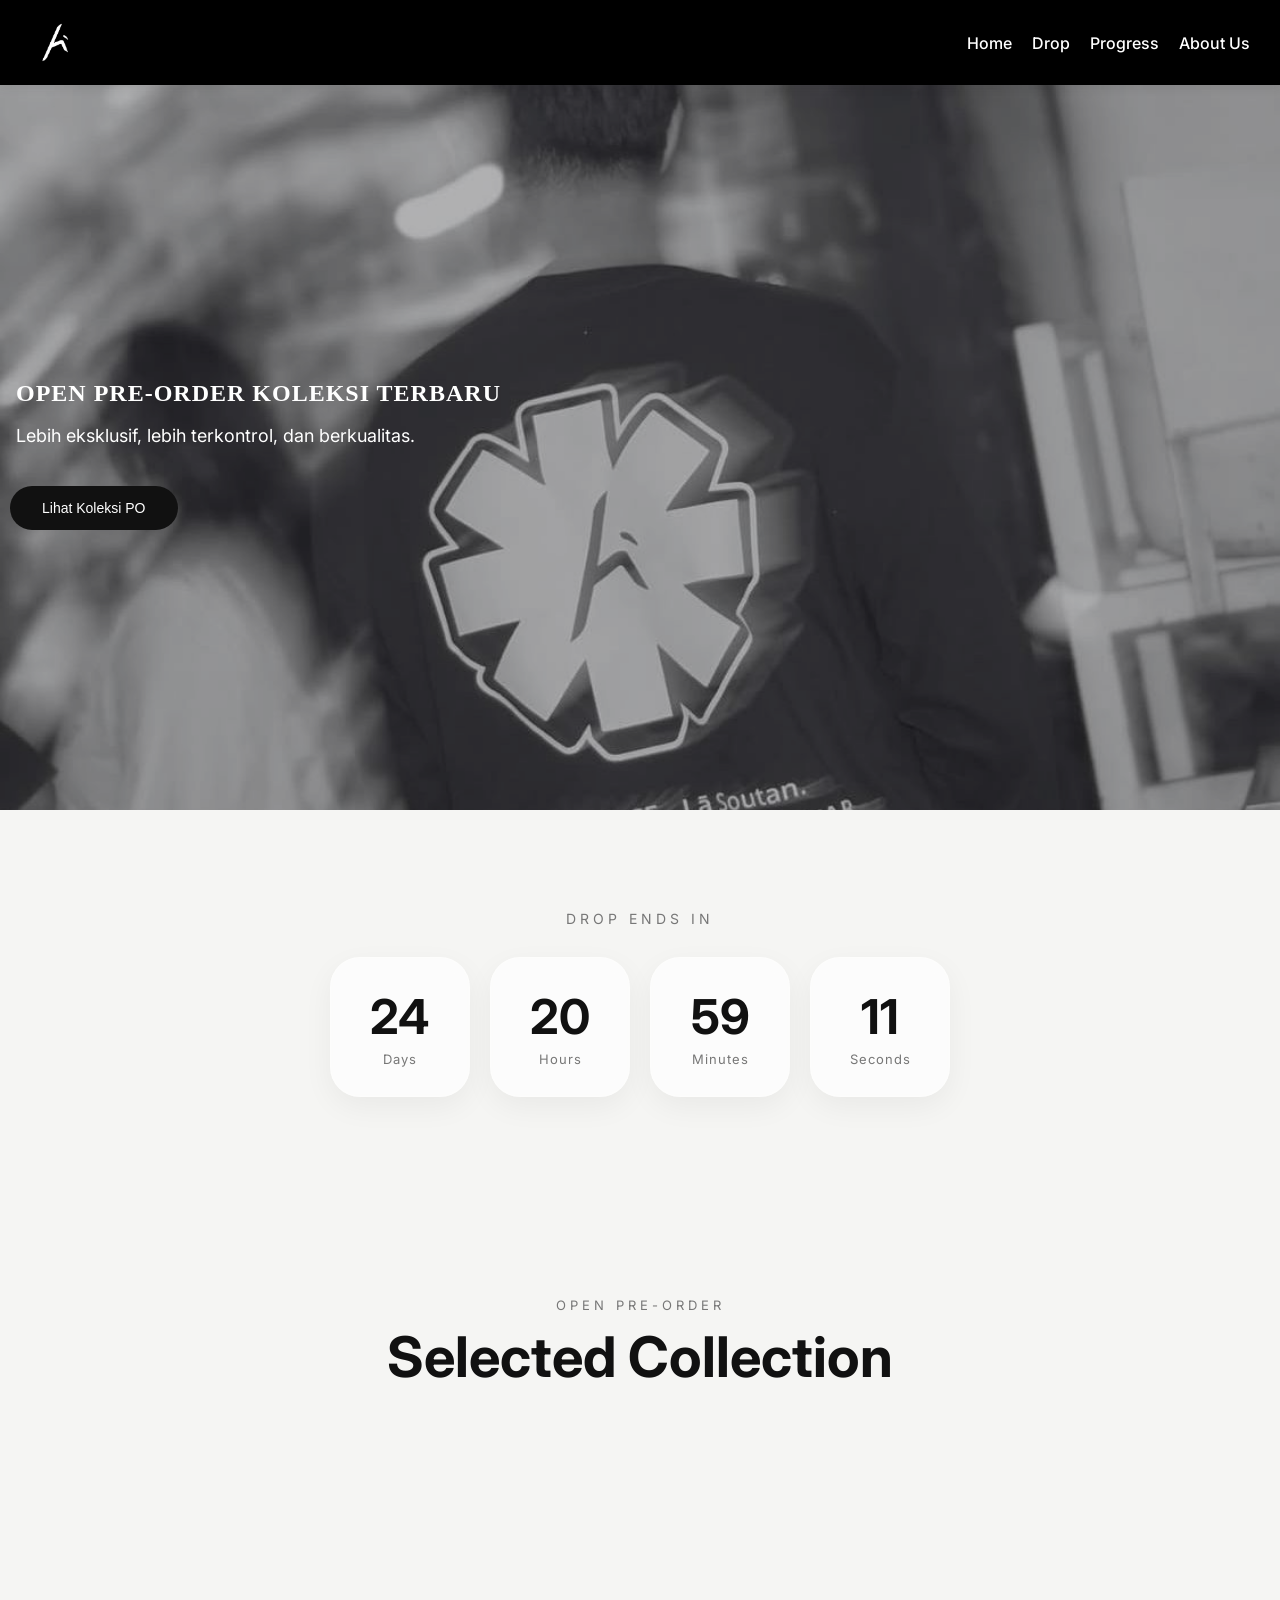
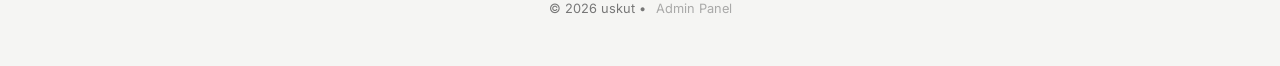
==== commit 896c4b12: "Add XXL size option to product detail modal" ====
--- a/index.html
+++ b/index.html
@@ -413,6 +413,13 @@
             XL
           </button>
 
+          <button
+            class="size-btn"
+            type="button"
+          >
+            XXL
+          </button>
+
         </div>
 
       </div>
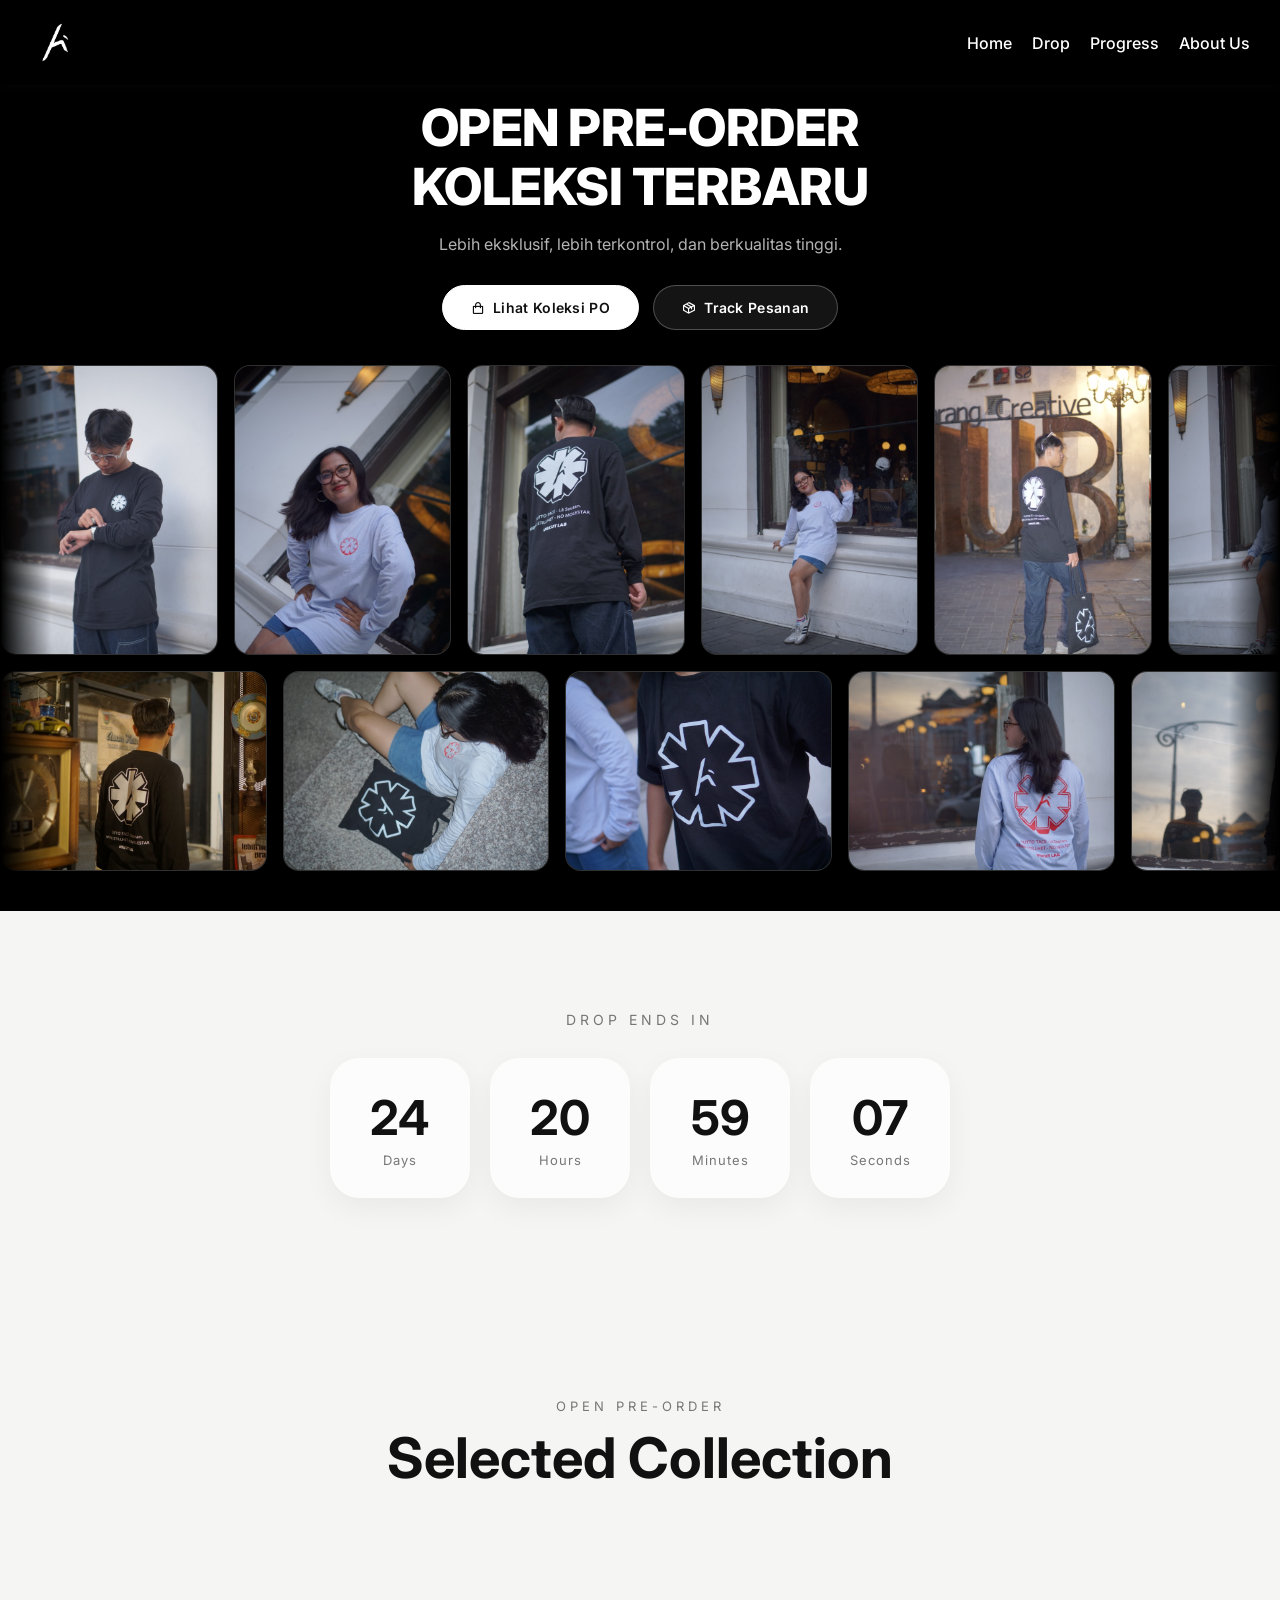
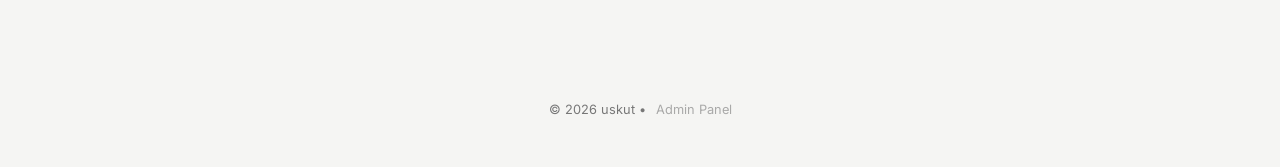
==== commit 528ef1a2: "Implement Dual-Speed Lookbook Reel with optimized 22 photos on landing page" ====
--- a/index.html
+++ b/index.html
@@ -8,7 +8,7 @@
   <title>uskut</title>
 
   <!-- CSS -->
-  <link rel="stylesheet" href="style.css?v=4">
+  <link rel="stylesheet" href="style.css?v=5">
 
   <!-- GOOGLE FONT -->
   <link rel="preconnect" href="https://fonts.googleapis.com">
@@ -78,30 +78,115 @@
 
 
 <!-- =====================================================
-     HERO
-===================================================== -->
-
-<section class="hero container">
-
-  <div class="hero-text">
-
-    <h1>
-      OPEN PRE-ORDER KOLEKSI TERBARU
+     HERO LOOKBOOK REEL (DUAL-SPEED INFINITE SLIDER)
+===================================================== -->
+
+<section class="hero-lookbook-section">
+
+  <!-- HERO HEADER & CTA -->
+  <div class="hero-content">
+
+    <div class="hero-badge-pill">
+      <span class="hero-pulse-dot"></span>
+      <span>USKUT LOOKBOOK ARCHIVE</span>
+    </div>
+
+    <h1 class="hero-headline">
+      OPEN PRE-ORDER<br>KOLEKSI TERBARU
     </h1>
 
-    <p>
-      Lebih eksklusif, lebih terkontrol, dan berkualitas.
+    <p class="hero-lead">
+      Lebih eksklusif, lebih terkontrol, dan berkualitas tinggi.
     </p>
 
-    <a href="drop.html">
-      <button>
-        Lihat Koleksi PO
-      </button>
-    </a>
+    <div class="hero-cta-group">
+      <a href="drop.html" class="hero-btn primary">
+        <i class="bx bx-shopping-bag"></i> Lihat Koleksi PO
+      </a>
+      <a href="progress.html" class="hero-btn secondary">
+        <i class="bx bx-package"></i> Track Pesanan
+      </a>
+    </div>
+
+  </div>
+
+
+  <!-- DUAL REEL SLIDER (INFINITE AUTO-SCROLL) -->
+  <div class="lookbook-reels">
+
+    <!-- ROW 1: PORTRAIT LOOKS (SLIDE 1 - 10) -->
+    <div class="reel-row">
+      <div class="reel-track track-portrait">
+        <!-- Original 10 Portrait Slides -->
+        <div class="reel-item portrait" onclick="openLookbookModal('hero-slides/slide-1.jpg')"><img src="hero-slides/slide-1.jpg" alt="USKUT Look 1" loading="lazy"></div>
+        <div class="reel-item portrait" onclick="openLookbookModal('hero-slides/slide-2.jpg')"><img src="hero-slides/slide-2.jpg" alt="USKUT Look 2" loading="lazy"></div>
+        <div class="reel-item portrait" onclick="openLookbookModal('hero-slides/slide-3.jpg')"><img src="hero-slides/slide-3.jpg" alt="USKUT Look 3" loading="lazy"></div>
+        <div class="reel-item portrait" onclick="openLookbookModal('hero-slides/slide-4.jpg')"><img src="hero-slides/slide-4.jpg" alt="USKUT Look 4" loading="lazy"></div>
+        <div class="reel-item portrait" onclick="openLookbookModal('hero-slides/slide-5.jpg')"><img src="hero-slides/slide-5.jpg" alt="USKUT Look 5" loading="lazy"></div>
+        <div class="reel-item portrait" onclick="openLookbookModal('hero-slides/slide-6.jpg')"><img src="hero-slides/slide-6.jpg" alt="USKUT Look 6" loading="lazy"></div>
+        <div class="reel-item portrait" onclick="openLookbookModal('hero-slides/slide-7.jpg')"><img src="hero-slides/slide-7.jpg" alt="USKUT Look 7" loading="lazy"></div>
+        <div class="reel-item portrait" onclick="openLookbookModal('hero-slides/slide-8.jpg')"><img src="hero-slides/slide-8.jpg" alt="USKUT Look 8" loading="lazy"></div>
+        <div class="reel-item portrait" onclick="openLookbookModal('hero-slides/slide-9.jpg')"><img src="hero-slides/slide-9.jpg" alt="USKUT Look 9" loading="lazy"></div>
+        <div class="reel-item portrait" onclick="openLookbookModal('hero-slides/slide-10.jpg')"><img src="hero-slides/slide-10.jpg" alt="USKUT Look 10" loading="lazy"></div>
+
+        <!-- Duplicated 10 Portrait Slides for seamless infinite loop -->
+        <div class="reel-item portrait" aria-hidden="true" onclick="openLookbookModal('hero-slides/slide-1.jpg')"><img src="hero-slides/slide-1.jpg" alt="USKUT Look 1" loading="lazy"></div>
+        <div class="reel-item portrait" aria-hidden="true" onclick="openLookbookModal('hero-slides/slide-2.jpg')"><img src="hero-slides/slide-2.jpg" alt="USKUT Look 2" loading="lazy"></div>
+        <div class="reel-item portrait" aria-hidden="true" onclick="openLookbookModal('hero-slides/slide-3.jpg')"><img src="hero-slides/slide-3.jpg" alt="USKUT Look 3" loading="lazy"></div>
+        <div class="reel-item portrait" aria-hidden="true" onclick="openLookbookModal('hero-slides/slide-4.jpg')"><img src="hero-slides/slide-4.jpg" alt="USKUT Look 4" loading="lazy"></div>
+        <div class="reel-item portrait" aria-hidden="true" onclick="openLookbookModal('hero-slides/slide-5.jpg')"><img src="hero-slides/slide-5.jpg" alt="USKUT Look 5" loading="lazy"></div>
+        <div class="reel-item portrait" aria-hidden="true" onclick="openLookbookModal('hero-slides/slide-6.jpg')"><img src="hero-slides/slide-6.jpg" alt="USKUT Look 6" loading="lazy"></div>
+        <div class="reel-item portrait" aria-hidden="true" onclick="openLookbookModal('hero-slides/slide-7.jpg')"><img src="hero-slides/slide-7.jpg" alt="USKUT Look 7" loading="lazy"></div>
+        <div class="reel-item portrait" aria-hidden="true" onclick="openLookbookModal('hero-slides/slide-8.jpg')"><img src="hero-slides/slide-8.jpg" alt="USKUT Look 8" loading="lazy"></div>
+        <div class="reel-item portrait" aria-hidden="true" onclick="openLookbookModal('hero-slides/slide-9.jpg')"><img src="hero-slides/slide-9.jpg" alt="USKUT Look 9" loading="lazy"></div>
+        <div class="reel-item portrait" aria-hidden="true" onclick="openLookbookModal('hero-slides/slide-10.jpg')"><img src="hero-slides/slide-10.jpg" alt="USKUT Look 10" loading="lazy"></div>
+      </div>
+    </div>
+
+
+    <!-- ROW 2: LANDSCAPE DETAILS (SLIDE 11 - 22) -->
+    <div class="reel-row">
+      <div class="reel-track track-landscape">
+        <!-- Original 12 Landscape Slides -->
+        <div class="reel-item landscape" onclick="openLookbookModal('hero-slides/slide-11.jpg')"><img src="hero-slides/slide-11.jpg" alt="USKUT Detail 11" loading="lazy"></div>
+        <div class="reel-item landscape" onclick="openLookbookModal('hero-slides/slide-12.jpg')"><img src="hero-slides/slide-12.jpg" alt="USKUT Detail 12" loading="lazy"></div>
+        <div class="reel-item landscape" onclick="openLookbookModal('hero-slides/slide-13.jpg')"><img src="hero-slides/slide-13.jpg" alt="USKUT Detail 13" loading="lazy"></div>
+        <div class="reel-item landscape" onclick="openLookbookModal('hero-slides/slide-14.jpg')"><img src="hero-slides/slide-14.jpg" alt="USKUT Detail 14" loading="lazy"></div>
+        <div class="reel-item landscape" onclick="openLookbookModal('hero-slides/slide-15.jpg')"><img src="hero-slides/slide-15.jpg" alt="USKUT Detail 15" loading="lazy"></div>
+        <div class="reel-item landscape" onclick="openLookbookModal('hero-slides/slide-16.jpg')"><img src="hero-slides/slide-16.jpg" alt="USKUT Detail 16" loading="lazy"></div>
+        <div class="reel-item landscape" onclick="openLookbookModal('hero-slides/slide-17.jpg')"><img src="hero-slides/slide-17.jpg" alt="USKUT Detail 17" loading="lazy"></div>
+        <div class="reel-item landscape" onclick="openLookbookModal('hero-slides/slide-18.jpg')"><img src="hero-slides/slide-18.jpg" alt="USKUT Detail 18" loading="lazy"></div>
+        <div class="reel-item landscape" onclick="openLookbookModal('hero-slides/slide-19.jpg')"><img src="hero-slides/slide-19.jpg" alt="USKUT Detail 19" loading="lazy"></div>
+        <div class="reel-item landscape" onclick="openLookbookModal('hero-slides/slide-20.jpg')"><img src="hero-slides/slide-20.jpg" alt="USKUT Detail 20" loading="lazy"></div>
+        <div class="reel-item landscape" onclick="openLookbookModal('hero-slides/slide-21.jpg')"><img src="hero-slides/slide-21.jpg" alt="USKUT Detail 21" loading="lazy"></div>
+        <div class="reel-item landscape" onclick="openLookbookModal('hero-slides/slide-22.jpg')"><img src="hero-slides/slide-22.jpg" alt="USKUT Detail 22" loading="lazy"></div>
+
+        <!-- Duplicated 12 Landscape Slides for seamless infinite loop -->
+        <div class="reel-item landscape" aria-hidden="true" onclick="openLookbookModal('hero-slides/slide-11.jpg')"><img src="hero-slides/slide-11.jpg" alt="USKUT Detail 11" loading="lazy"></div>
+        <div class="reel-item landscape" aria-hidden="true" onclick="openLookbookModal('hero-slides/slide-12.jpg')"><img src="hero-slides/slide-12.jpg" alt="USKUT Detail 12" loading="lazy"></div>
+        <div class="reel-item landscape" aria-hidden="true" onclick="openLookbookModal('hero-slides/slide-13.jpg')"><img src="hero-slides/slide-13.jpg" alt="USKUT Detail 13" loading="lazy"></div>
+        <div class="reel-item landscape" aria-hidden="true" onclick="openLookbookModal('hero-slides/slide-14.jpg')"><img src="hero-slides/slide-14.jpg" alt="USKUT Detail 14" loading="lazy"></div>
+        <div class="reel-item landscape" aria-hidden="true" onclick="openLookbookModal('hero-slides/slide-15.jpg')"><img src="hero-slides/slide-15.jpg" alt="USKUT Detail 15" loading="lazy"></div>
+        <div class="reel-item landscape" aria-hidden="true" onclick="openLookbookModal('hero-slides/slide-16.jpg')"><img src="hero-slides/slide-16.jpg" alt="USKUT Detail 16" loading="lazy"></div>
+        <div class="reel-item landscape" aria-hidden="true" onclick="openLookbookModal('hero-slides/slide-17.jpg')"><img src="hero-slides/slide-17.jpg" alt="USKUT Detail 17" loading="lazy"></div>
+        <div class="reel-item landscape" aria-hidden="true" onclick="openLookbookModal('hero-slides/slide-18.jpg')"><img src="hero-slides/slide-18.jpg" alt="USKUT Detail 18" loading="lazy"></div>
+        <div class="reel-item landscape" aria-hidden="true" onclick="openLookbookModal('hero-slides/slide-19.jpg')"><img src="hero-slides/slide-19.jpg" alt="USKUT Detail 19" loading="lazy"></div>
+        <div class="reel-item landscape" aria-hidden="true" onclick="openLookbookModal('hero-slides/slide-20.jpg')"><img src="hero-slides/slide-20.jpg" alt="USKUT Detail 20" loading="lazy"></div>
+        <div class="reel-item landscape" aria-hidden="true" onclick="openLookbookModal('hero-slides/slide-21.jpg')"><img src="hero-slides/slide-21.jpg" alt="USKUT Detail 21" loading="lazy"></div>
+        <div class="reel-item landscape" aria-hidden="true" onclick="openLookbookModal('hero-slides/slide-22.jpg')"><img src="hero-slides/slide-22.jpg" alt="USKUT Detail 22" loading="lazy"></div>
+      </div>
+    </div>
 
   </div>
 
 </section>
+
+
+<!-- LOOKBOOK LIGHTBOX MODAL -->
+<div class="lookbook-modal" id="lookbookModal" onclick="this.classList.remove('show')">
+  <span class="close-lookbook" onclick="document.getElementById('lookbookModal').classList.remove('show')">&times;</span>
+  <img id="lookbookModalImg" src="" alt="Lookbook Zoom" onclick="event.stopPropagation()">
+</div>
 
 
 
@@ -480,10 +565,29 @@
 ></script>
 
 
-<!-- FEATHER ICON INITIALIZATION -->
+<!-- FEATHER ICON INITIALIZATION & LOOKBOOK MODAL -->
 
 <script>
   feather.replace();
+
+  function openLookbookModal(src) {
+    const modal = document.getElementById("lookbookModal");
+    const img = document.getElementById("lookbookModalImg");
+    if (modal && img) {
+      img.src = src;
+      modal.classList.add("show");
+    }
+  }
+
+  // Esc key to close lookbook
+  window.addEventListener("keydown", function(e) {
+    if (e.key === "Escape") {
+      const modal = document.getElementById("lookbookModal");
+      if (modal && modal.classList.contains("show")) {
+        modal.classList.remove("show");
+      }
+    }
+  });
 </script>
 
 
--- a/style.css
+++ b/style.css
@@ -132,89 +132,292 @@
 
 }
 
-.hero{
-  min-height:90vh;
-  display:flex;
-  align-items:center;
-  padding:120px 0;
-  background-image:url('back hero 3.jpeg');
-  background-size:cover;
-  background-position:center;
-  padding-bottom: 20px;
-  position:relative;
-}
-
-/* OVERLAY */
-.hero::before{
-  content:"";
-  position:absolute;
-  inset:0;
-  background:rgba(0,0,0,0.25);
-}
-
-.hero-text{
-  position:relative;
-  z-index:2;
-
-  max-width:600px;
-  color:white;
-}
-
-.hero-text h1{
-  font-family:'Cormorant Garamond', serif;
-  font-size:5rem;
-  line-height:1;
-  margin-bottom:20px;
-}
-
-.hero-text p{
-  font-size:18px;
-  margin-bottom:30px;
-  color:rgba(255,255,255,0.8);
-}
-
-/* .hero {
-  height: 40vh;
+/* =====================================================
+   HERO LOOKBOOK REEL (DUAL-SPEED INFINITE SLIDER)
+===================================================== */
+
+.hero-lookbook-section {
+  padding: 50px 0 40px;
+  background: #000000;
+  color: #fff;
+  overflow: hidden;
+  position: relative;
+}
+
+.hero-content {
+  max-width: 900px;
+  margin: 0 auto 35px;
+  padding: 0 20px;
+  text-align: center;
+}
+
+.hero-badge-pill {
+  display: inline-flex;
+  align-items: center;
+  gap: 8px;
+  background: rgba(255, 255, 255, 0.08);
+  border: 1px solid rgba(255, 255, 255, 0.15);
+  color: #f1f1f1;
+  padding: 6px 16px;
+  border-radius: 999px;
+  font-size: 11px;
+  font-weight: 700;
+  letter-spacing: 2px;
+  text-transform: uppercase;
+  margin-bottom: 20px;
+}
+
+.hero-pulse-dot {
+  width: 8px;
+  height: 8px;
+  border-radius: 50%;
+  background: #22c55e;
+  box-shadow: 0 0 10px #22c55e;
+  animation: pulseDot 2s infinite ease-in-out;
+}
+
+@keyframes pulseDot {
+  0%, 100% { opacity: 1; transform: scale(1); }
+  50% { opacity: 0.4; transform: scale(0.85); }
+}
+
+.hero-headline {
+  font-family: 'Inter', -apple-system, BlinkMacSystemFont, sans-serif;
+  font-size: 3.2rem;
+  font-weight: 800;
+  letter-spacing: -0.5px;
+  line-height: 1.15;
+  margin-bottom: 16px;
+  color: #ffffff;
+  text-transform: uppercase;
+}
+
+.hero-lead {
+  font-size: 16px;
+  color: rgba(255, 255, 255, 0.7);
+  max-width: 560px;
+  margin: 0 auto 28px;
+  line-height: 1.6;
+}
+
+.hero-cta-group {
   display: flex;
+  justify-content: center;
   align-items: center;
-  padding: 100px 20px;
-  background-image: url(sample.jpg);
-  background-size: cover;
-  text-align: left;
-} */
-
-.hero-text h1 {
-  font-family: 'Playfair Display', serif;
-  font-size: 1.5rem;
-  padding-left: 1rem;
-  letter-spacing: 1px;
-}
-
-.hero-text p {
-  margin-top: 10px;
-  padding-left: 1rem;
-  color: #fff;
-}
-
-.hero-text button {
-  display: inline-block;
-  margin-left: 10px;
-  margin-top: 10px;
-  padding: 14px 32px;
-  border: none;
-  background: #111;
-  color: white;
-  text-decoration: none;
+  gap: 14px;
+  flex-wrap: wrap;
+}
+
+.hero-btn {
+  display: inline-flex;
+  align-items: center;
+  gap: 8px;
+  padding: 13px 28px;
   border-radius: 999px;
   font-size: 14px;
-  font-weight: 500;
+  font-weight: 600;
+  text-decoration: none;
+  transition: all 0.25s ease;
+  letter-spacing: 0.3px;
+}
+
+.hero-btn.primary {
+  background: #ffffff;
+  color: #111111;
+  border: 1px solid #ffffff;
+}
+
+.hero-btn.primary:hover {
+  background: #f0f0f0;
+  transform: translateY(-2px);
+  box-shadow: 0 10px 25px rgba(255, 255, 255, 0.2);
+}
+
+.hero-btn.secondary {
+  background: rgba(255, 255, 255, 0.08);
+  color: #ffffff;
+  border: 1px solid rgba(255, 255, 255, 0.25);
+  backdrop-filter: blur(8px);
+}
+
+.hero-btn.secondary:hover {
+  background: rgba(255, 255, 255, 0.18);
+  border-color: rgba(255, 255, 255, 0.45);
+  transform: translateY(-2px);
+}
+
+/* REELS CONTAINER WITH MASK FOR SMOOTH FADE EDGES */
+.lookbook-reels {
+  display: flex;
+  flex-direction: column;
+  gap: 16px;
+  width: 100%;
+  position: relative;
+  mask-image: linear-gradient(to right, transparent, black 4%, black 96%, transparent);
+  -webkit-mask-image: linear-gradient(to right, transparent, black 4%, black 96%, transparent);
+}
+
+.reel-row {
+  display: flex;
+  width: 100%;
+  overflow: hidden;
+  user-select: none;
+}
+
+.reel-track {
+  display: flex;
+  gap: 16px;
+  width: max-content;
+  will-change: transform;
+}
+
+/* TRACK 1: PORTRAIT SLIDES (MOVES LEFT) */
+.track-portrait {
+  animation: scrollTrackLeft 45s linear infinite;
+}
+
+/* TRACK 2: LANDSCAPE SLIDES (MOVES RIGHT) */
+.track-landscape {
+  animation: scrollTrackRight 50s linear infinite;
+}
+
+.reel-row:hover .reel-track {
+  animation-play-state: paused;
+}
+
+@keyframes scrollTrackLeft {
+  0% { transform: translate3d(0, 0, 0); }
+  100% { transform: translate3d(-50%, 0, 0); }
+}
+
+@keyframes scrollTrackRight {
+  0% { transform: translate3d(-50%, 0, 0); }
+  100% { transform: translate3d(0, 0, 0); }
+}
+
+.reel-item {
+  flex-shrink: 0;
+  border-radius: 16px;
+  overflow: hidden;
+  background: #181818;
+  border: 1px solid rgba(255, 255, 255, 0.1);
+  box-shadow: 0 8px 24px rgba(0, 0, 0, 0.5);
+  transition: transform 0.3s cubic-bezier(0.2, 0.8, 0.2, 1), box-shadow 0.3s ease, border-color 0.3s ease;
   cursor: pointer;
-  transition: 0.3s;
-}
-
-.hero button:hover {
-  transform:translateY(-3px);
-  opacity:0.9;
+}
+
+.reel-item:hover {
+  transform: translateY(-6px) scale(1.02);
+  box-shadow: 0 16px 36px rgba(0, 0, 0, 0.8);
+  border-color: rgba(255, 255, 255, 0.4);
+  z-index: 10;
+}
+
+/* PORTRAIT ROW PROPORTIONS (SLIDE 1 - 10) */
+.reel-item.portrait {
+  height: 290px;
+  aspect-ratio: 3 / 4;
+}
+
+/* LANDSCAPE ROW PROPORTIONS (SLIDE 11 - 22) */
+.reel-item.landscape {
+  height: 200px;
+  aspect-ratio: 4 / 3;
+}
+
+.reel-item img {
+  width: 100%;
+  height: 100%;
+  object-fit: cover;
+  display: block;
+  pointer-events: none;
+}
+
+/* LOOKBOOK LIGHTBOX MODAL */
+.lookbook-modal {
+  position: fixed;
+  inset: 0;
+  background: rgba(0, 0, 0, 0.92);
+  display: none;
+  align-items: center;
+  justify-content: center;
+  z-index: 99999;
+  padding: 20px;
+  cursor: zoom-out;
+}
+
+.lookbook-modal.show {
+  display: flex;
+}
+
+.lookbook-modal img {
+  max-width: 90vw;
+  max-height: 85vh;
+  object-fit: contain;
+  border-radius: 14px;
+  box-shadow: 0 15px 50px rgba(0, 0, 0, 0.9);
+  cursor: default;
+}
+
+.close-lookbook {
+  position: absolute;
+  top: 25px;
+  right: 35px;
+  color: #fff;
+  font-size: 38px;
+  cursor: pointer;
+  line-height: 1;
+  transition: opacity 0.2s;
+}
+
+.close-lookbook:hover {
+  opacity: 0.7;
+}
+
+/* RESPONSIVE BREAKPOINTS */
+@media (max-width: 768px) {
+  .hero-lookbook-section {
+    padding: 35px 0 25px;
+  }
+  .hero-headline {
+    font-size: 2.2rem;
+  }
+  .hero-lead {
+    font-size: 14px;
+    margin-bottom: 22px;
+  }
+  .hero-btn {
+    padding: 11px 22px;
+    font-size: 13px;
+  }
+  .lookbook-reels {
+    gap: 12px;
+  }
+  .reel-track {
+    gap: 12px;
+  }
+  .reel-item.portrait {
+    height: 220px;
+  }
+  .reel-item.landscape {
+    height: 150px;
+  }
+}
+
+@media (max-width: 480px) {
+  .hero-headline {
+    font-size: 1.75rem;
+  }
+  .hero-btn {
+    width: 100%;
+    justify-content: center;
+  }
+  .reel-item.portrait {
+    height: 185px;
+  }
+  .reel-item.landscape {
+    height: 125px;
+  }
 }
 
 /* COUNTDOWN SECTION */
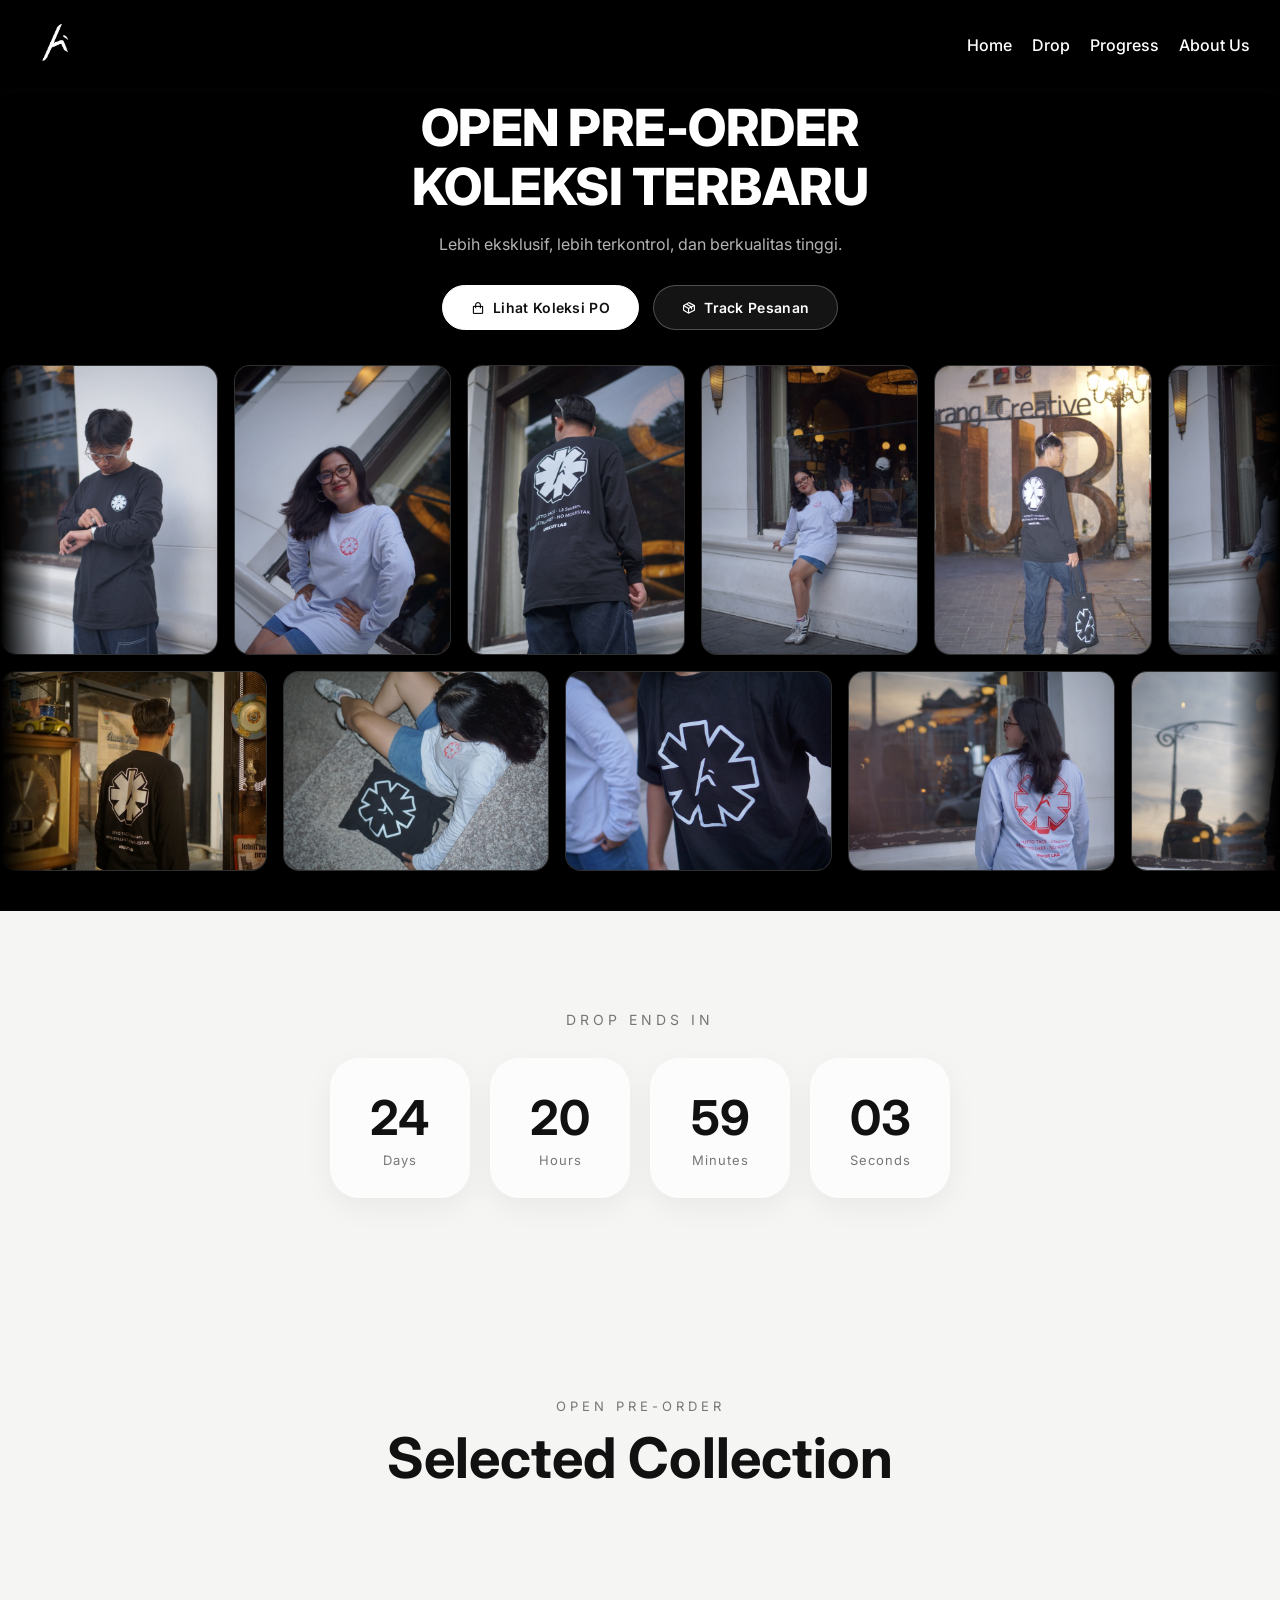
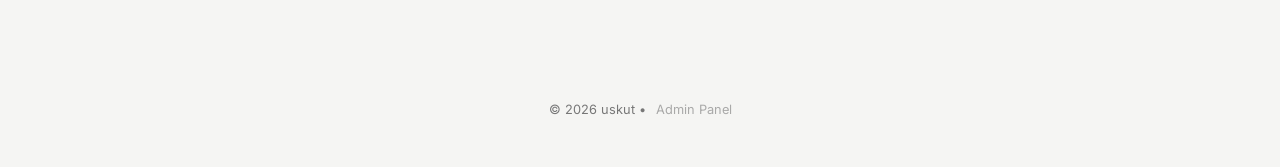
==== commit 2245d1e4: "Make navbar logo clickable to redirect to home page" ====
--- a/index.html
+++ b/index.html
@@ -46,7 +46,9 @@
 
   <!-- LOGO -->
   <div class="logo">
-    <img src="logo.PNG" alt="uskut Logo">
+    <a href="index.html" title="USKUT Home">
+      <img src="logo.PNG" alt="uskut Logo">
+    </a>
   </div>
 
 
--- a/style.css
+++ b/style.css
@@ -44,6 +44,12 @@
   z-index: 9999;
 }
 
+.logo a {
+  display: inline-flex;
+  align-items: center;
+  text-decoration: none;
+}
+
 .logo img {
   width: auto;
   height: 45px;
@@ -53,6 +59,12 @@
   /* flex-shrink: 0; */
   display: flex;
   align-items: center;
+  transition: opacity 0.2s ease, transform 0.2s ease;
+}
+
+.logo a:hover img {
+  opacity: 0.85;
+  transform: scale(1.03);
 }
 
 .nav-menu {
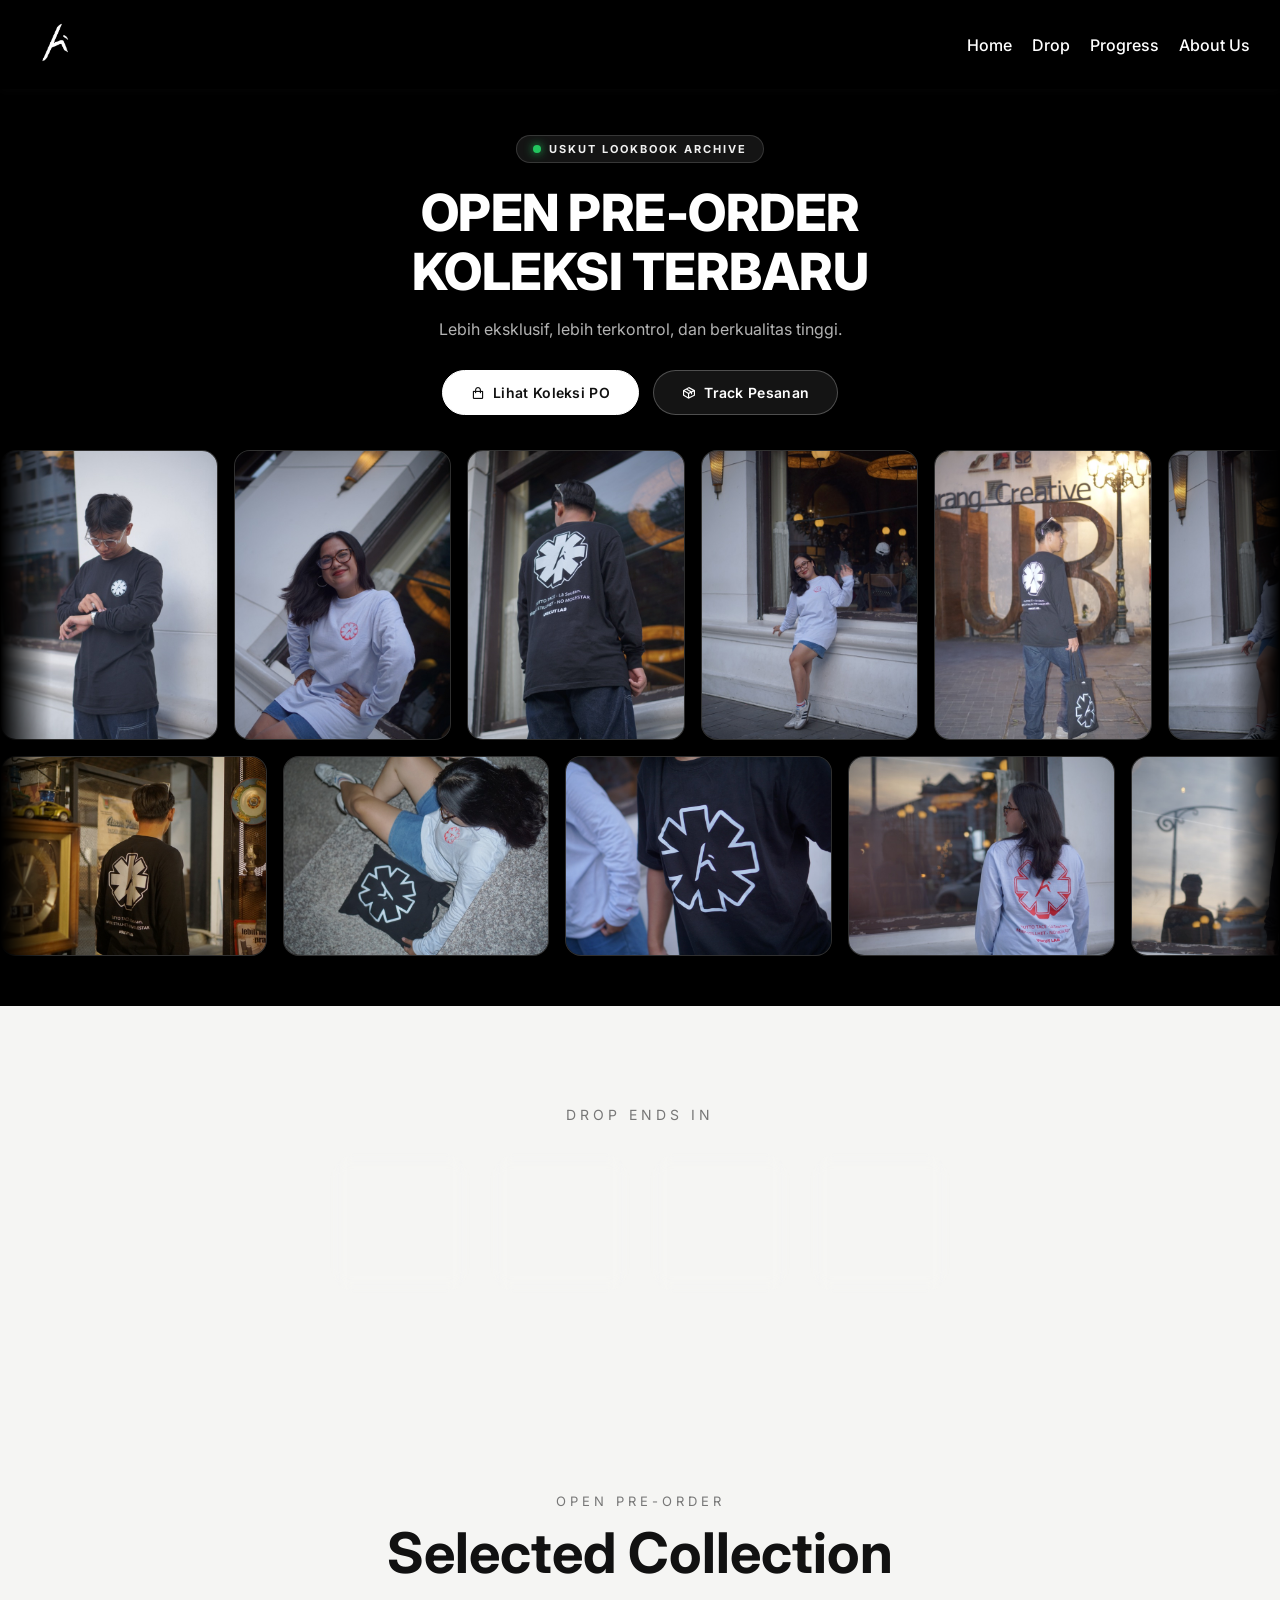
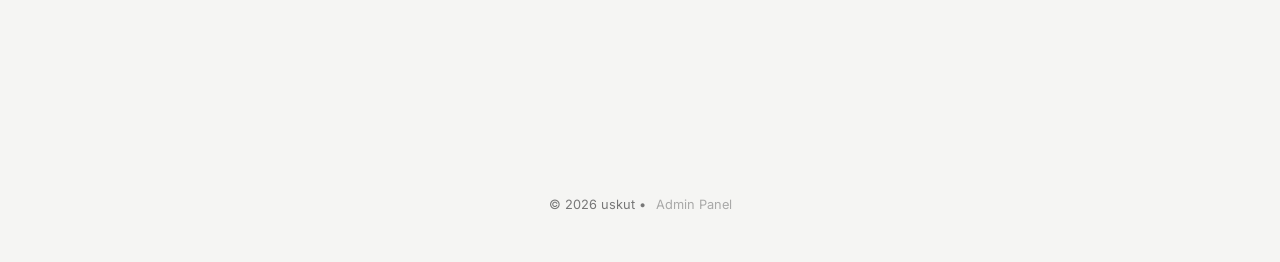
==== commit a469ff02: "Fix hero lookbook top padding to prevent content overlapping fixed navbar on small screens" ====
--- a/index.html
+++ b/index.html
@@ -8,7 +8,7 @@
   <title>uskut</title>
 
   <!-- CSS -->
-  <link rel="stylesheet" href="style.css?v=5">
+  <link rel="stylesheet" href="style.css?v=6">
 
   <!-- GOOGLE FONT -->
   <link rel="preconnect" href="https://fonts.googleapis.com">
--- a/style.css
+++ b/style.css
@@ -149,7 +149,10 @@
 ===================================================== */
 
 .hero-lookbook-section {
-  padding: 50px 0 40px;
+  padding-top: 135px;
+  padding-bottom: 50px;
+  padding-left: 0;
+  padding-right: 0;
   background: #000000;
   color: #fff;
   overflow: hidden;
@@ -389,7 +392,8 @@
 /* RESPONSIVE BREAKPOINTS */
 @media (max-width: 768px) {
   .hero-lookbook-section {
-    padding: 35px 0 25px;
+    padding-top: 115px;
+    padding-bottom: 35px;
   }
   .hero-headline {
     font-size: 2.2rem;
@@ -417,6 +421,10 @@
 }
 
 @media (max-width: 480px) {
+  .hero-lookbook-section {
+    padding-top: 105px;
+    padding-bottom: 25px;
+  }
   .hero-headline {
     font-size: 1.75rem;
   }
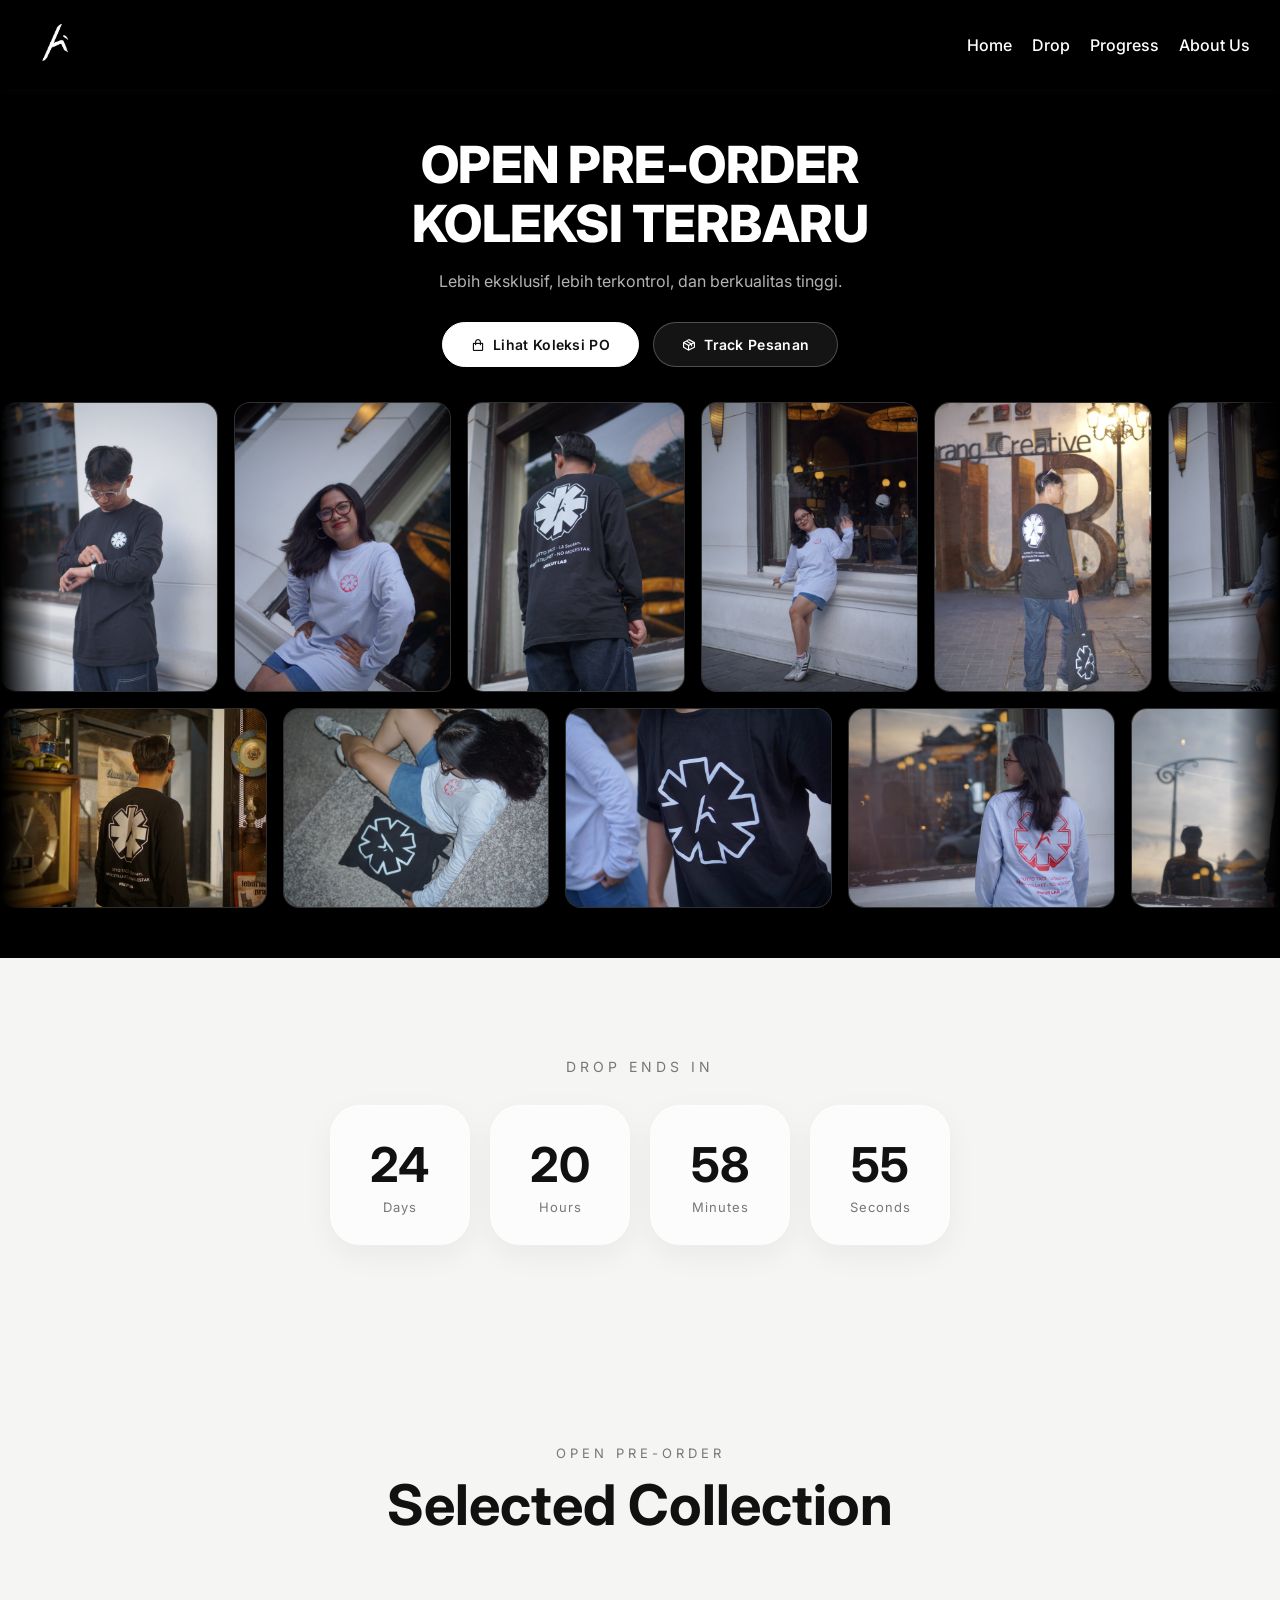
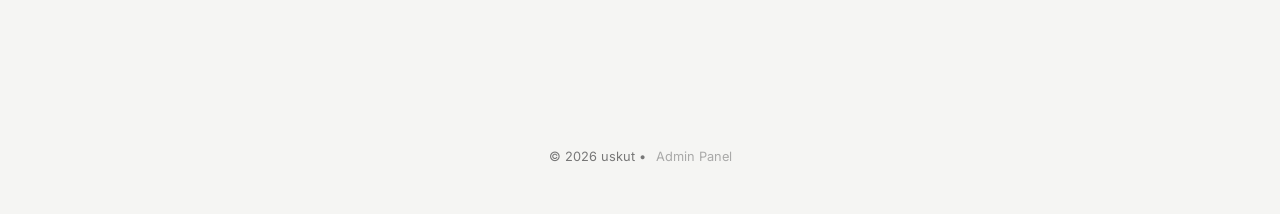
==== commit aa77ffcc: "Fix navbar overlap on progress and drop pages, remove lookbook archive badge" ====
--- a/index.html
+++ b/index.html
@@ -8,7 +8,7 @@
   <title>uskut</title>
 
   <!-- CSS -->
-  <link rel="stylesheet" href="style.css?v=6">
+  <link rel="stylesheet" href="style.css?v=7">
 
   <!-- GOOGLE FONT -->
   <link rel="preconnect" href="https://fonts.googleapis.com">
@@ -87,11 +87,6 @@
 
   <!-- HERO HEADER & CTA -->
   <div class="hero-content">
-
-    <div class="hero-badge-pill">
-      <span class="hero-pulse-dot"></span>
-      <span>USKUT LOOKBOOK ARCHIVE</span>
-    </div>
 
     <h1 class="hero-headline">
       OPEN PRE-ORDER<br>KOLEKSI TERBARU
--- a/style.css
+++ b/style.css
@@ -1209,13 +1209,41 @@
   text-decoration: underline;
 }
 
+.container-drop {
+  padding-top: 130px;
+  padding-bottom: 20px;
+  max-width: 1200px;
+  margin: 0 auto;
+}
+
 .container-drop h1 {
   padding-left: 20px;
-  padding-top: 50px;
+  font-size: 2.2rem;
+  font-weight: 800;
+  letter-spacing: -0.5px;
+  margin-bottom: 6px;
 }
 
 .container-drop p{
   padding-left: 20px;
+  color: #666;
+  font-size: 15px;
+}
+
+@media (max-width: 768px) {
+  .container-drop {
+    padding-top: 120px;
+    padding-bottom: 10px;
+  }
+  .container-drop h1 {
+    font-size: 1.85rem;
+  }
+}
+
+@media (max-width: 480px) {
+  .container-drop {
+    padding-top: 110px;
+  }
 }
 
 .container-how h1 {
@@ -2139,7 +2167,7 @@
 
   margin: 0 auto;
 
-  padding: 100px 20px 120px;
+  padding: 135px 20px 120px;
 
 }
 
@@ -2838,7 +2866,7 @@
   .progress-section {
 
     padding:
-      70px 15px 90px;
+      125px 15px 90px;
 
   }
 
